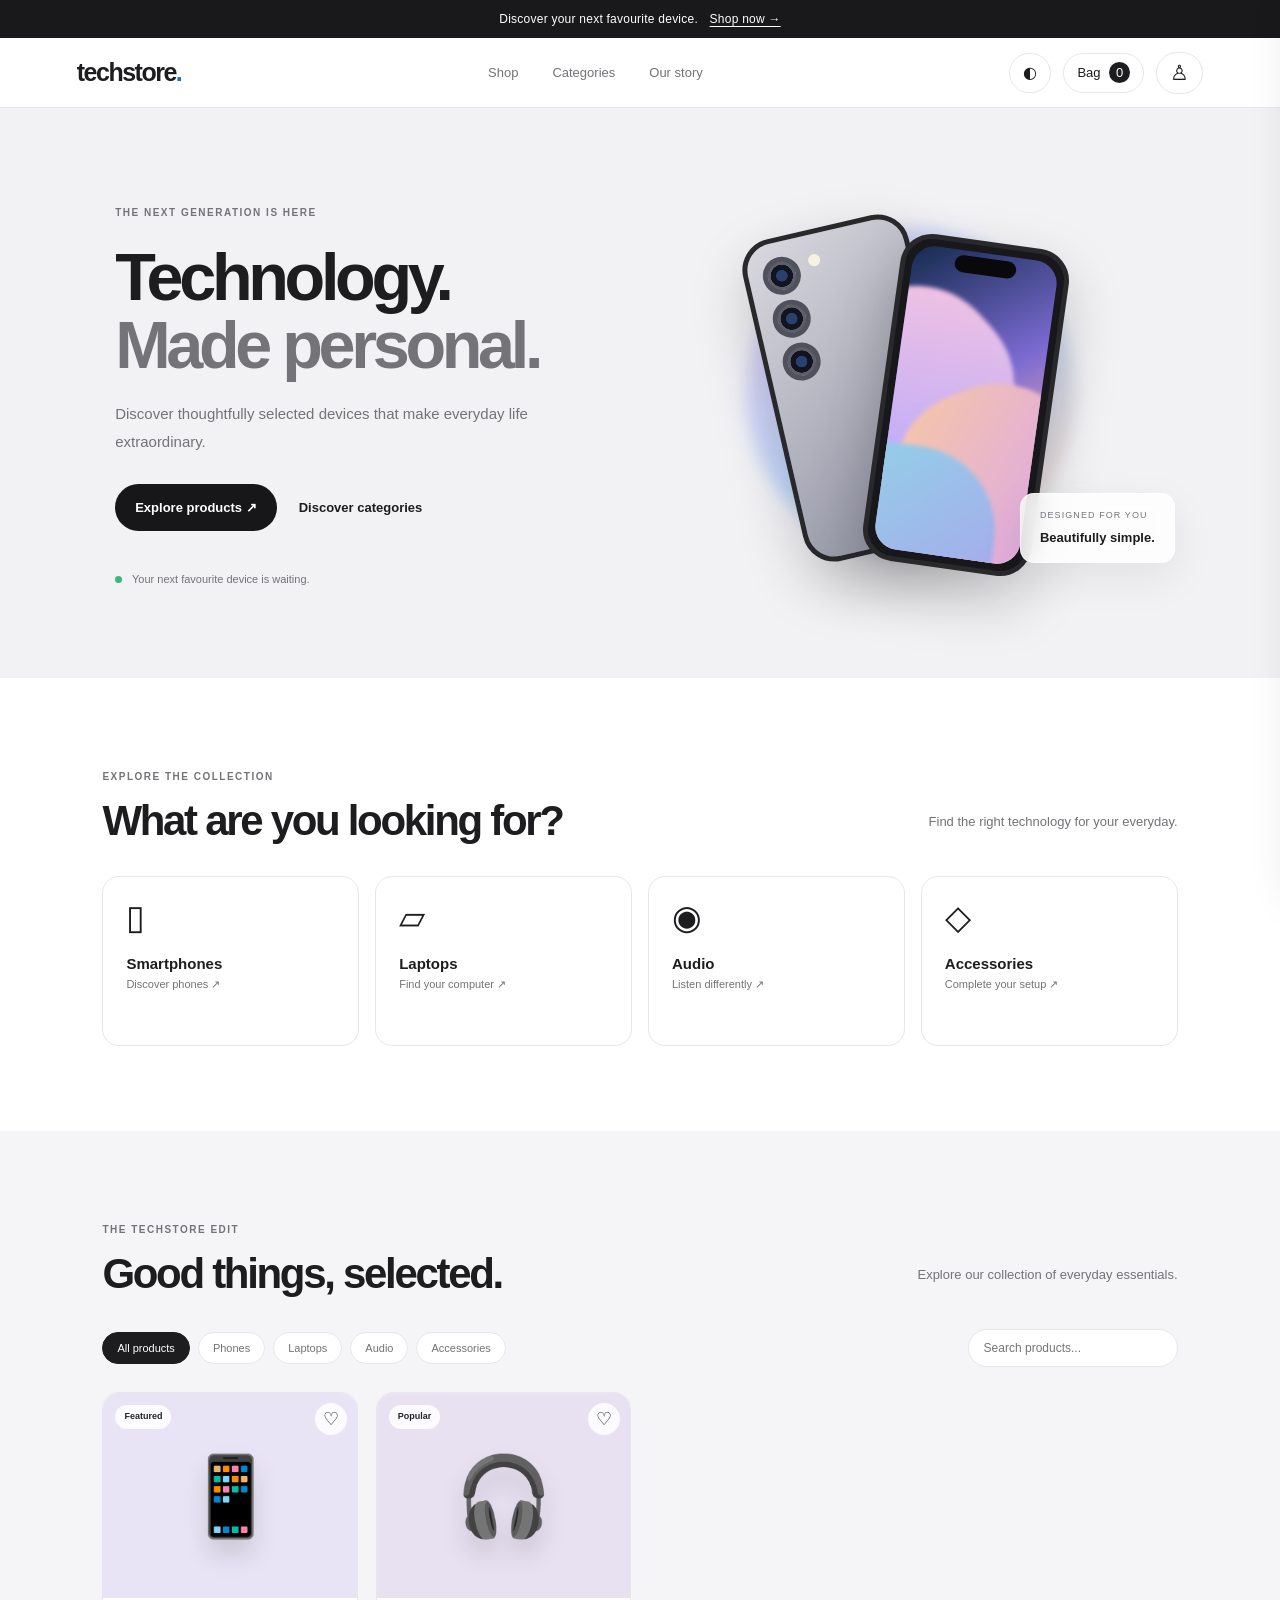
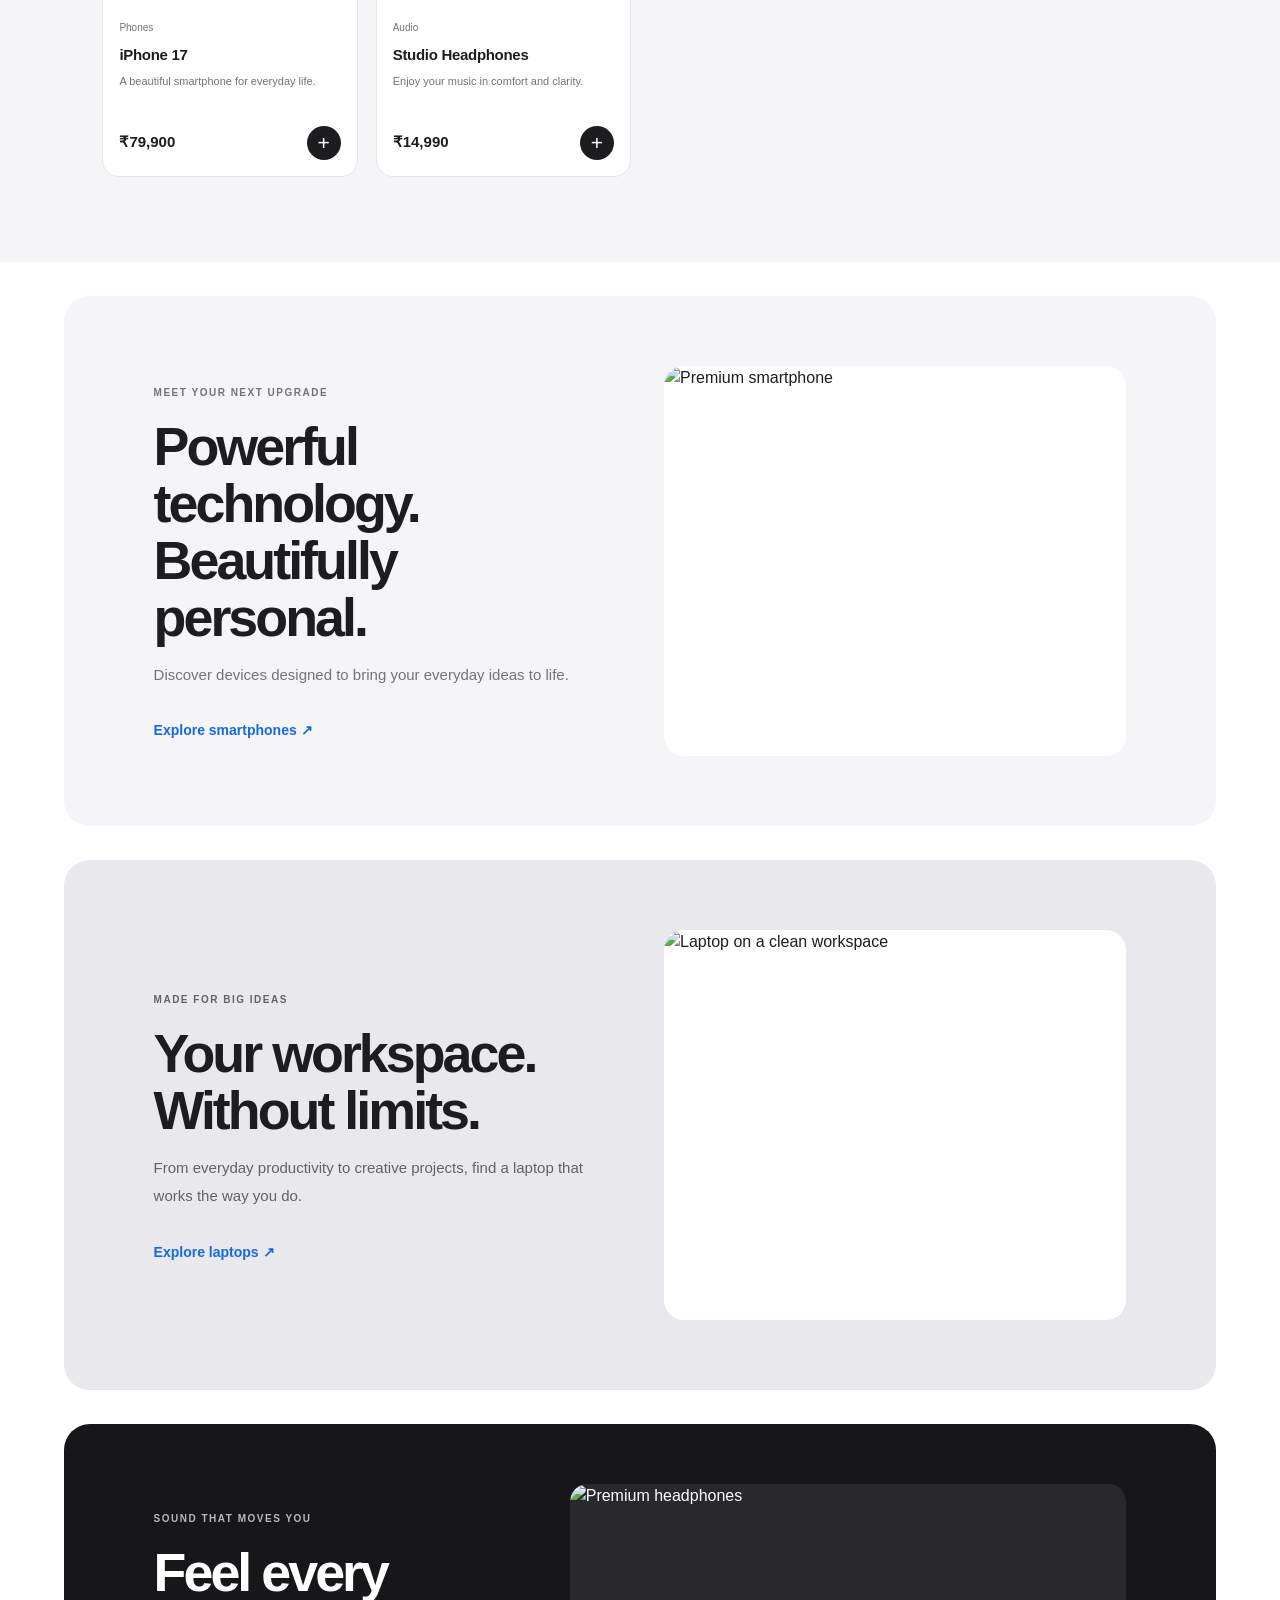
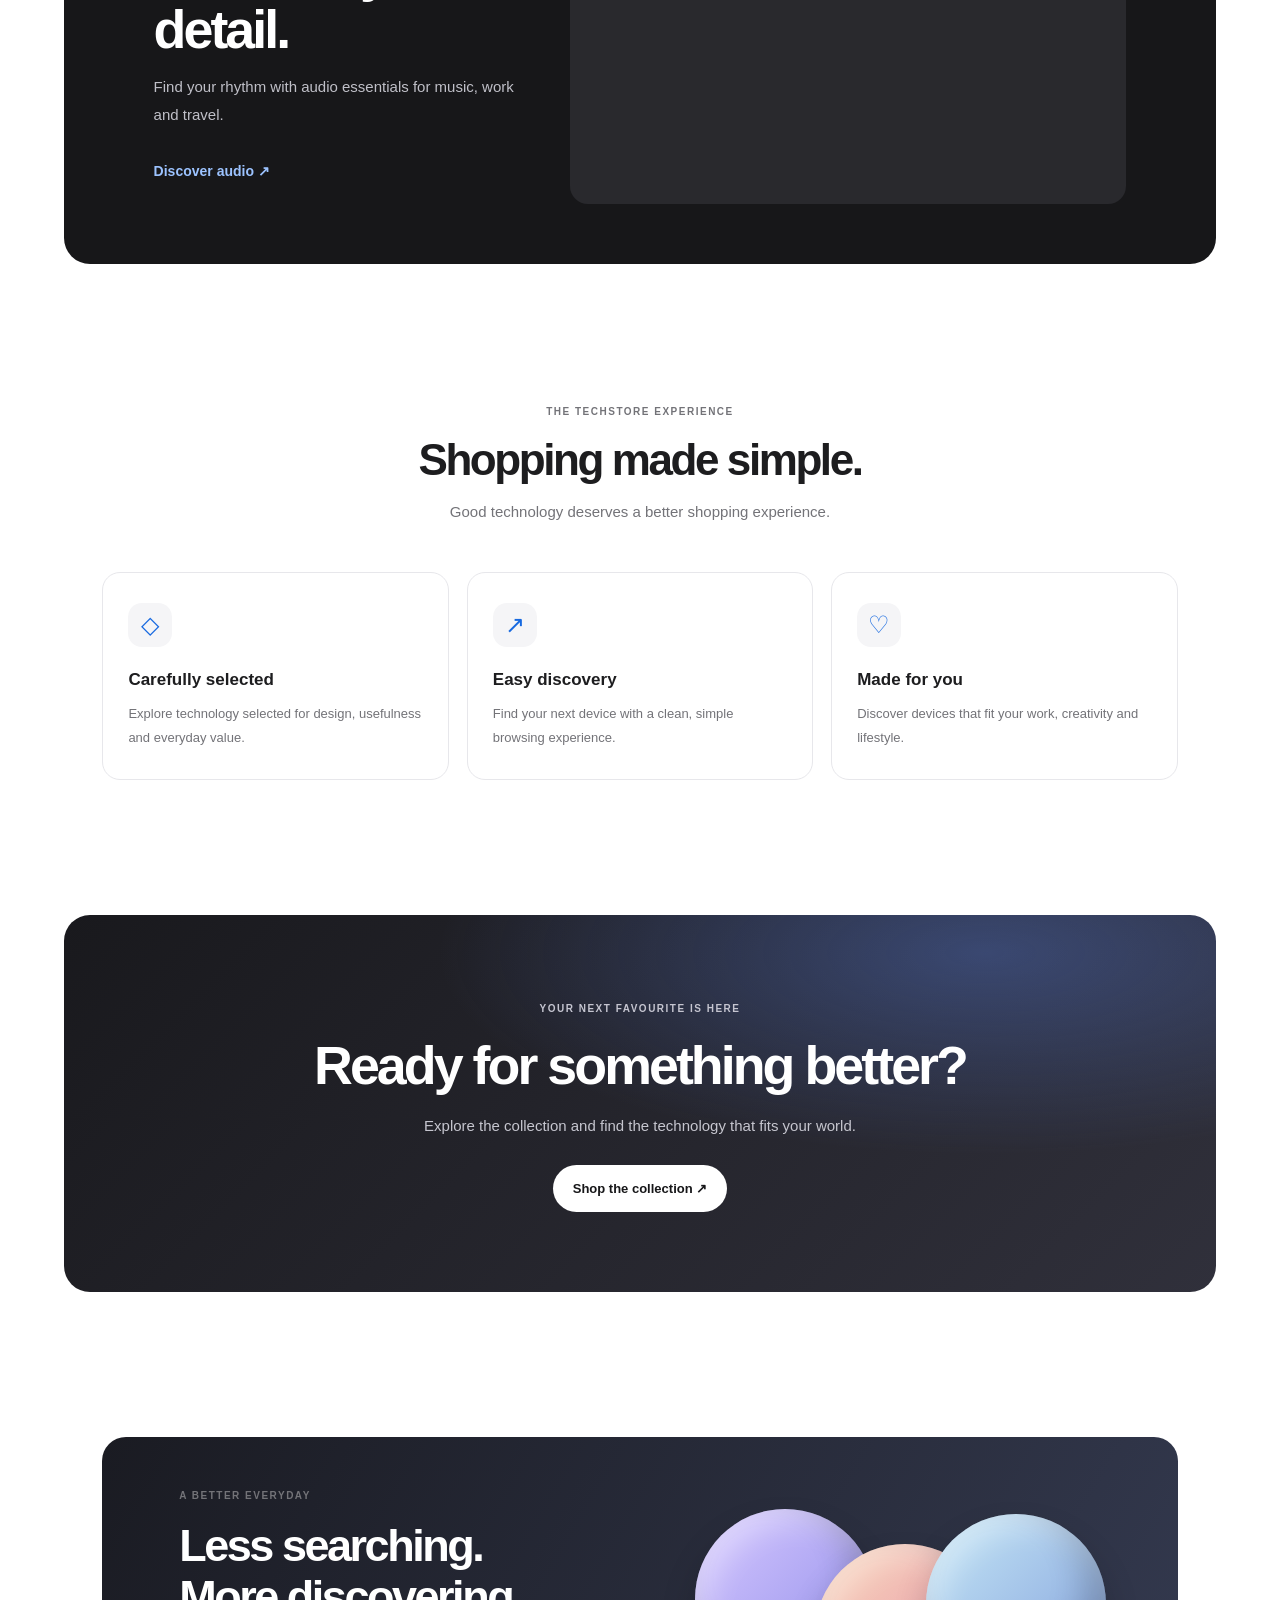
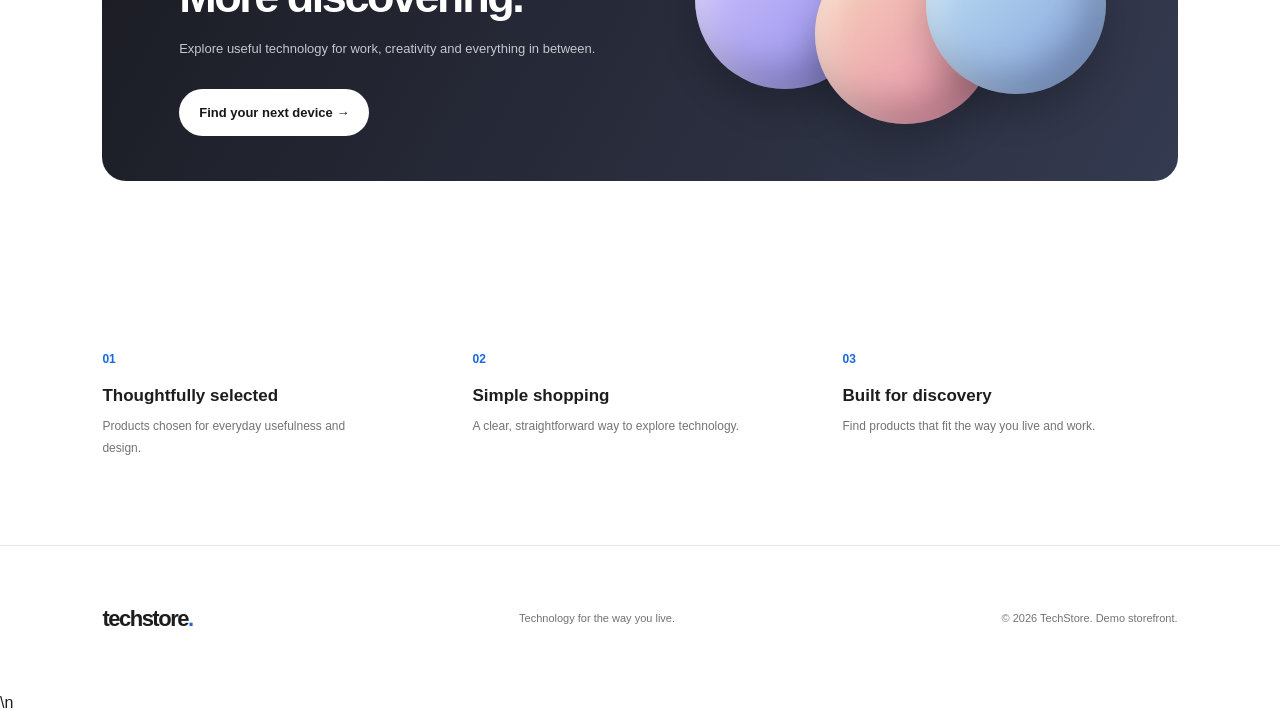
==== index.html @ 9ddb2907 "Update TechStore frontend design" ====
<!DOCTYPE html>
<html lang="en">
<head>
    <meta charset="UTF-8">
    <meta name="viewport" content="width=device-width, initial-scale=1.0">
    <meta name="description" content="Discover premium smartphones, laptops, audio and accessories at TechStore.">
    <title>TechStore — Technology, beautifully selected.</title>
    <link rel="stylesheet" href="css/style.css">
    <script src="js/api.js" defer></script>
    <script src="js/app.js" defer></script>

<style id="account-menu-design">
.account-menu-wrap {
    position: relative !important;
    display: inline-flex !important;
    align-items: center !important;
    flex-shrink: 0;
}

#accountMenuButton {
    display: inline-flex;
    align-items: center;
    justify-content: center;
    cursor: pointer;
}

#accountDropdown {
    position: absolute !important;
    top: calc(100% + 12px) !important;
    right: 0 !important;
    left: auto !important;
    z-index: 10000 !important;
    width: 210px;
    padding: 8px;
    display: flex;
    flex-direction: column;
    gap: 3px;
    background: #ffffff;
    color: #222222;
    border: 1px solid #e8e8e8;
    border-radius: 12px;
    box-shadow: 0 12px 32px rgba(0,0,0,0.14);
}

#accountDropdown[hidden] {
    display: none !important;
}

#accountDropdown a,
#accountDropdown button {
    display: flex;
    align-items: center;
    width: 100%;
    min-height: 42px;
    box-sizing: border-box;
    padding: 10px 12px;
    border: 0;
    border-radius: 8px;
    background: transparent;
    color: #222222;
    font-family: inherit;
    font-size: 14px;
    font-weight: 500;
    text-align: left;
    text-decoration: none;
    cursor: pointer;
}

#accountDropdown a:hover,
#accountDropdown button:hover {
    background: #f3f4f6;
}

#accountDropdown button {
    color: #c0392b;
}

#accountDropdown button:disabled {
    opacity: .6;
    cursor: wait;
}
</style>

</head>
<body>
    <div class="announcement">
        Discover your next favourite device.
        <a href="#products">Shop now →</a>
    </div>

    <header class="header">
        <a class="logo" href="#" aria-label="TechStore home">techstore<span>.</span></a>

        <nav class="desktop-nav" aria-label="Main navigation">
            <a href="#products">Shop</a>
            <a href="#categories">Categories</a>
            <a href="#about">Our story</a>
        </nav>

        <div class="header-actions">
            <button id="themeToggle" class="icon-button" aria-label="Toggle theme">◐</button>
            <button id="cartOpen" class="cart-button" aria-label="Open shopping cart">
                Bag <span id="cartCount">0</span>
            </button>
            <div class="account-menu-wrap" id="accountMenuWrap">
                <button type="button" id="accountMenuButton"
                        class="icon-button" aria-label="Account menu"
                        aria-expanded="false" title="My Account">
                    <span style="font-size:21px;">♙</span>
                </button>
                <div id="accountDropdown" class="account-dropdown" hidden>
                    <a href="/account.html" id="accountLink">Sign In / Register</a>
                    <a href="/my-orders.html" id="ordersLink" hidden>My Orders</a>
                    <button type="button" id="accountLogout" hidden>Sign Out</button>
                </div>
            </div>
            <button id="menuToggle" class="icon-button menu-toggle" aria-label="Toggle menu">☰</button>
        </div>
    </header>

    <nav id="mobileNav" class="mobile-nav" aria-label="Mobile navigation">
        <a href="#products">Shop products</a>
        <a href="#categories">Categories</a>
        <a href="#about">Our story</a>
    </nav>

    <main>
        <section class="hero">
            <div class="hero-copy">
                <span class="eyebrow">THE NEXT GENERATION IS HERE</span>
                <h1>Technology.<br><span>Made personal.</span></h1>
                <p>Discover thoughtfully selected devices that make everyday life extraordinary.</p>
                <div class="hero-actions">
                    <a href="#products" class="button button-dark">Explore products ↗</a>
                    <a href="#categories" class="text-link">Discover categories</a>
                </div>
                <div class="hero-note">
                    <span class="status-dot"></span>
                    Your next favourite device is waiting.
                </div>
            </div>

            <div class="hero-visual" aria-label="Featured smartphone illustration">
                <div class="visual-glow"></div>
                <div class="phone phone-back">
                    <div class="camera camera-one"></div>
                    <div class="camera camera-two"></div>
                    <div class="camera camera-three"></div>
                    <div class="camera-flash"></div>
                </div>
                <div class="phone phone-front">
                    <div class="phone-island"></div>
                    <div class="phone-wallpaper">
                        <div class="wallpaper-orb orb-one"></div>
                        <div class="wallpaper-orb orb-two"></div>
                        <div class="wallpaper-orb orb-three"></div>
                    </div>
                </div>
                <div class="floating-label">
                    <span>DESIGNED FOR YOU</span>
                    <strong>Beautifully simple.</strong>
                </div>
            </div>
        </section>

        <section id="categories" class="section categories-section">
            <div class="section-heading">
                <div>
                    <span class="eyebrow">EXPLORE THE COLLECTION</span>
                    <h2>What are you looking for?</h2>
                </div>
                <p>Find the right technology for your everyday.</p>
            </div>

            <div class="category-grid">
                <button class="category-card" data-category="Phones">
                    <span class="category-icon">▯</span>
                    <strong>Smartphones</strong>
                    <span>Discover phones ↗</span>
                </button>
                <button class="category-card" data-category="Laptops">
                    <span class="category-icon">▱</span>
                    <strong>Laptops</strong>
                    <span>Find your computer ↗</span>
                </button>
                <button class="category-card" data-category="Audio">
                    <span class="category-icon">◉</span>
                    <strong>Audio</strong>
                    <span>Listen differently ↗</span>
                </button>
                <button class="category-card" data-category="Accessories">
                    <span class="category-icon">◇</span>
                    <strong>Accessories</strong>
                    <span>Complete your setup ↗</span>
                </button>
            </div>
        </section>

        <section id="products" class="section products-section">
            <div class="section-heading">
                <div>
                    <span class="eyebrow">THE TECHSTORE EDIT</span>
                    <h2>Good things, selected.</h2>
                </div>
                <p>Explore our collection of everyday essentials.</p>
            </div>

            <div class="product-controls">
                <div id="filterButtons" class="filter-buttons">
                    <button class="filter-button active" data-category="All">All products</button>
                    <button class="filter-button" data-category="Phones">Phones</button>
                    <button class="filter-button" data-category="Laptops">Laptops</button>
                    <button class="filter-button" data-category="Audio">Audio</button>
                    <button class="filter-button" data-category="Accessories">Accessories</button>
                </div>
                <input id="searchInput" class="search-input" type="search"
                       placeholder="Search products..." aria-label="Search products">
            </div>

            <div id="productGrid" class="product-grid" aria-live="polite"></div>
            <p id="emptyMessage" class="empty-message" hidden>No products found. Try another search.</p>
        </section>


        <!-- TECHSTORE PREMIUM SCROLLING SECTIONS -->
        <div id="techstore-premium-sections">

            <section class="premium-showcase premium-phone reveal-section">
                <div class="premium-showcase-copy">
                    <span class="eyebrow">MEET YOUR NEXT UPGRADE</span>
                    <h2>Powerful technology.<br>Beautifully personal.</h2>
                    <p>Discover devices designed to bring your everyday ideas to life.</p>
                    <a href="#products" class="premium-link">Explore smartphones ↗</a>
                </div>
                <div class="premium-image-wrap">
                    <img
                        src="https://images.unsplash.com/photo-1592899677977-9c10ca588bbd?auto=format&fit=crop&w=1000&q=85"
                        alt="Premium smartphone"
                        loading="lazy">
                </div>
            </section>

            <section class="premium-showcase premium-laptop reveal-section">
                <div class="premium-showcase-copy">
                    <span class="eyebrow">MADE FOR BIG IDEAS</span>
                    <h2>Your workspace.<br>Without limits.</h2>
                    <p>From everyday productivity to creative projects, find a laptop that works the way you do.</p>
                    <a href="#products" class="premium-link">Explore laptops ↗</a>
                </div>
                <div class="premium-image-wrap">
                    <img
                        src="https://images.unsplash.com/photo-1517336714731-489689fd1ca8?auto=format&fit=crop&w=1200&q=85"
                        alt="Laptop on a clean workspace"
                        loading="lazy">
                </div>
            </section>

            <section class="premium-audio reveal-section">
                <div class="premium-audio-copy">
                    <span class="eyebrow">SOUND THAT MOVES YOU</span>
                    <h2>Feel every detail.</h2>
                    <p>Find your rhythm with audio essentials for music, work and travel.</p>
                    <a href="#products" class="premium-link">Discover audio ↗</a>
                </div>
                <div class="premium-audio-image">
                    <img
                        src="https://images.unsplash.com/photo-1505740420928-5e560c06d30e?auto=format&fit=crop&w=1200&q=85"
                        alt="Premium headphones"
                        loading="lazy">
                </div>
            </section>

            <section class="premium-benefits reveal-section">
                <div class="premium-benefits-heading">
                    <span class="eyebrow">THE TECHSTORE EXPERIENCE</span>
                    <h2>Shopping made simple.</h2>
                    <p>Good technology deserves a better shopping experience.</p>
                </div>

                <div class="premium-benefits-grid">
                    <article class="premium-benefit-card">
                        <span class="premium-benefit-icon">◇</span>
                        <h3>Carefully selected</h3>
                        <p>Explore technology selected for design, usefulness and everyday value.</p>
                    </article>

                    <article class="premium-benefit-card">
                        <span class="premium-benefit-icon">↗</span>
                        <h3>Easy discovery</h3>
                        <p>Find your next device with a clean, simple browsing experience.</p>
                    </article>

                    <article class="premium-benefit-card">
                        <span class="premium-benefit-icon">♡</span>
                        <h3>Made for you</h3>
                        <p>Discover devices that fit your work, creativity and lifestyle.</p>
                    </article>
                </div>
            </section>

            <section class="premium-cta reveal-section">
                <span class="eyebrow">YOUR NEXT FAVOURITE IS HERE</span>
                <h2>Ready for something better?</h2>
                <p>Explore the collection and find the technology that fits your world.</p>
                <a href="#products" class="button button-light">Shop the collection ↗</a>
            </section>

        </div>

        <section class="promo-section">
            <div class="promo-copy">
                <span class="eyebrow">A BETTER EVERYDAY</span>
                <h2>Less searching.<br>More discovering.</h2>
                <p>Explore useful technology for work, creativity and everything in between.</p>
                <a href="#products" class="button button-light">Find your next device →</a>
            </div>
            <div class="promo-art" aria-hidden="true">
                <div class="promo-disc disc-one"></div>
                <div class="promo-disc disc-two"></div>
                <div class="promo-disc disc-three"></div>
            </div>
        </section>

        <section id="about" class="section benefits-section">
            <div class="benefit">
                <span>01</span>
                <h3>Thoughtfully selected</h3>
                <p>Products chosen for everyday usefulness and design.</p>
            </div>
            <div class="benefit">
                <span>02</span>
                <h3>Simple shopping</h3>
                <p>A clear, straightforward way to explore technology.</p>
            </div>
            <div class="benefit">
                <span>03</span>
                <h3>Built for discovery</h3>
                <p>Find products that fit the way you live and work.</p>
            </div>
        </section>
    </main>

    <footer class="footer">
        <a class="logo footer-logo" href="#">techstore<span>.</span></a>
        <p>Technology for the way you live.</p>
        <span>© <span id="currentYear"></span> TechStore. Demo storefront.</span>
    </footer>

    <div id="cartBackdrop" class="cart-backdrop"></div>
    <aside id="cartDrawer" class="cart-drawer" aria-label="Shopping cart" aria-hidden="true">
        <div class="cart-header">
            <div>
                <span class="eyebrow">YOUR SELECTION</span>
                <h2>Your bag <span id="drawerCount">(0)</span></h2>
            </div>
            <button id="cartClose" class="icon-button" aria-label="Close shopping cart">✕</button>
        </div>

        <div id="cartItems" class="cart-items"></div>

        <div id="cartEmpty" class="cart-empty">
            <div class="empty-bag">◇</div>
            <h3>Your bag is waiting.</h3>
            <p>Add something you love to get started.</p>
            <button id="continueShopping" class="button button-dark">Explore products</button>
        </div>

        <div id="cartFooter" class="cart-footer" hidden>
            <div class="subtotal-row">
                <span>Subtotal</span>
                <strong id="cartSubtotal">₹0</strong>
            </div>
            <p>Demo only. Shipping and taxes are not included.</p>
            <button id="checkoutButton" class="button button-dark checkout-button">Continue to checkout</button>
        </div>
    </aside>

    <div id="toast" class="toast" role="status" aria-live="polite"></div>

    <script>
    (() => {
        const sections = document.querySelectorAll(
            "#techstore-premium-sections .reveal-section"
        );

        if (!("IntersectionObserver" in window)) {
            sections.forEach(section => section.classList.add("is-visible"));
            return;
        }

        const observer = new IntersectionObserver(entries => {
            entries.forEach(entry => {
                if (entry.isIntersecting) {
                    entry.target.classList.add("is-visible");
                    observer.unobserve(entry.target);
                }
            });
        }, { threshold: 0.12 });

        sections.forEach(section => observer.observe(section));
    })();
    </script>


<script>
(function () {
    const button = document.getElementById("accountMenuButton");
    const dropdown = document.getElementById("accountDropdown");
    const accountLink = document.getElementById("accountLink");
    const ordersLink = document.getElementById("ordersLink");
    const logoutButton = document.getElementById("accountLogout");

    if (!button || !dropdown) return;

    button.addEventListener("click", function (event) {
        event.stopPropagation();
        dropdown.hidden = !dropdown.hidden;
        button.setAttribute("aria-expanded", String(!dropdown.hidden));
    });

    document.addEventListener("click", function (event) {
        if (!event.target.closest("#accountMenuWrap")) {
            dropdown.hidden = true;
            button.setAttribute("aria-expanded", "false");
        }
    });

    fetch("/api/auth/me", { credentials: "same-origin" })
        .then(response => response.ok ? response.json() : null)
        .then(data => {
            if (data && data.user) {
                accountLink.textContent = "My Account";
                ordersLink.hidden = false;
                logoutButton.hidden = false;
            } else {
                accountLink.textContent = "Sign In / Register";
                ordersLink.hidden = true;
                logoutButton.hidden = true;
            }
        })
        .catch(error => console.error("Account status check failed:", error));

    logoutButton.addEventListener("click", async function () {
        logoutButton.disabled = true;
        try {
            const response = await fetch("/api/auth/logout", {
                method: "POST",
                credentials: "same-origin",
                headers: { "Content-Type": "application/json" },
                body: JSON.stringify({})
            });
            if (!response.ok) throw new Error("Sign out failed.");
            window.location.href = "/";
        } catch (error) {
            alert(error.message);
            logoutButton.disabled = false;
        }
    });
})();
</script>
\n</body>
</html>
---- css/style.css ----
:root {
    --bg: #ffffff;
    --surface: #f5f5f7;
    --card: #ffffff;
    --text: #1d1d1f;
    --muted: #737378;
    --line: #e7e7eb;
    --accent: #1769e0;
    --hero: #f2f2f5;
    --dark: #171719;
    --shadow: 0 15px 45px rgba(0, 0, 0, .07);
}

html[data-theme="dark"] {
    --bg: #121214;
    --surface: #1d1d20;
    --card: #202023;
    --text: #f5f5f7;
    --muted: #b0b0b8;
    --line: #37373b;
    --accent: #78aaff;
    --hero: #1a1a1e;
    --dark: #f5f5f7;
    --shadow: 0 15px 45px rgba(0, 0, 0, .25);
}

* {
    box-sizing: border-box;
}

html {
    scroll-behavior: smooth;
    scroll-padding-top: 90px;
}

body {
    margin: 0;
    background: var(--bg);
    color: var(--text);
    font-family: -apple-system, BlinkMacSystemFont, "Segoe UI", sans-serif;
    line-height: 1.5;
    transition: background .2s, color .2s;
}

body, button, input {
    font-family: -apple-system, BlinkMacSystemFont, "Segoe UI", sans-serif;
}

button, input {
    font-size: inherit;
}

button, a {
    -webkit-tap-highlight-color: transparent;
}

a {
    color: inherit;
    text-decoration: none;
}

button {
    color: inherit;
}

.announcement {
    padding: 10px 16px;
    text-align: center;
    background: #19191b;
    color: #fff;
    font-size: 12px;
    letter-spacing: .02em;
}

.announcement a {
    margin-left: 8px;
    text-decoration: underline;
    text-underline-offset: 3px;
}

.header {
    height: 70px;
    padding: 0 6%;
    display: flex;
    align-items: center;
    justify-content: space-between;
    gap: 25px;
    border-bottom: 1px solid var(--line);
    background: var(--bg);
    position: sticky;
    top: 0;
    z-index: 10;
}

.logo {
    font-size: 25px;
    font-weight: 750;
    letter-spacing: -1.5px;
}

.logo span {
    color: var(--accent);
}

.desktop-nav {
    display: flex;
    align-items: center;
    gap: 34px;
    font-size: 13px;
    color: var(--muted);
}

.desktop-nav a:hover,
.mobile-nav a:hover {
    color: var(--accent);
}

.header-actions {
    display: flex;
    align-items: center;
    gap: 12px;
}

.icon-button,
.cart-button {
    min-height: 40px;
    border: 1px solid var(--line);
    border-radius: 22px;
    background: var(--card);
    padding: 8px 13px;
    cursor: pointer;
}

.icon-button {
    min-width: 40px;
}

.cart-button {
    font-size: 13px;
}

.cart-button span {
    display: inline-grid;
    place-items: center;
    margin-left: 5px;
    min-width: 21px;
    height: 21px;
    border-radius: 50%;
    background: var(--text);
    color: var(--bg);
}

.menu-toggle,
.mobile-nav {
    display: none;
}

.hero {
    min-height: 570px;
    padding: 65px 9%;
    display: grid;
    grid-template-columns: 1fr 1fr;
    align-items: center;
    gap: 35px;
    background: var(--hero);
    overflow: hidden;
}

.hero-copy {
    max-width: 550px;
    position: relative;
    z-index: 1;
}

.eyebrow {
    display: inline-block;
    color: var(--muted);
    font-size: 10px;
    font-weight: 750;
    letter-spacing: .15em;
}

.hero h1 {
    margin: 20px 0;
    font-size: clamp(42px, 5.2vw, 70px);
    line-height: 1.03;
    letter-spacing: -.065em;
    font-weight: 750;
}

.hero h1 span {
    color: var(--muted);
}

.hero-copy > p,
.promo-copy > p {
    max-width: 430px;
    color: var(--muted);
    font-size: 15px;
    line-height: 1.9;
}

.hero-actions {
    display: flex;
    align-items: center;
    flex-wrap: wrap;
    gap: 22px;
    margin-top: 27px;
}

.button {
    min-height: 47px;
    padding: 13px 20px;
    display: inline-flex;
    align-items: center;
    justify-content: center;
    gap: 8px;
    border: 0;
    border-radius: 30px;
    font-size: 13px;
    font-weight: 650;
    cursor: pointer;
    transition: transform .2s, opacity .2s;
}

.button:hover {
    transform: translateY(-2px);
}

.button-dark {
    background: #171719;
    color: #fff;
}

html[data-theme="dark"] .button-dark {
    background: #f5f5f7;
    color: #171719;
}

.button-light {
    background: #fff;
    color: #171719;
}

.text-link {
    font-size: 13px;
    font-weight: 600;
}

.text-link:hover {
    color: var(--accent);
}

.hero-note {
    margin-top: 40px;
    color: var(--muted);
    font-size: 11px;
}

.status-dot {
    display: inline-block;
    width: 7px;
    height: 7px;
    margin-right: 7px;
    border-radius: 50%;
    background: #3ab879;
}

.hero-visual {
    min-height: 400px;
    display: grid;
    place-items: center;
    position: relative;
    isolation: isolate;
}

.visual-glow {
    position: absolute;
    width: 330px;
    height: 330px;
    border-radius: 50%;
    background: linear-gradient(135deg, #e5c9f5, #b8d6ff 50%, #f9d9c3);
    filter: blur(8px);
    opacity: .85;
    z-index: -1;
}

.phone {
    width: 170px;
    height: 330px;
    border: 5px solid #29292c;
    border-radius: 32px;
    position: absolute;
    overflow: hidden;
    box-shadow: 0 25px 60px rgba(0, 0, 0, .22);
}

.phone-back {
    background: linear-gradient(145deg, #d9d8df, #8b8d9e);
    transform: translate(-55px, -5px) rotate(-13deg);
}

.phone-front {
    background: #17171c;
    transform: translate(55px, 12px) rotate(8deg);
    padding: 7px;
}

.camera {
    width: 38px;
    height: 38px;
    border: 5px solid #50515d;
    border-radius: 50%;
    background: radial-gradient(circle, #2a416d 0 28%, #121521 30% 55%, #5c5e68 57%);
    position: absolute;
    left: 14px;
}

.camera-one {
    top: 15px;
}

.camera-two {
    top: 59px;
}

.camera-three {
    top: 103px;
}

.camera-flash {
    width: 12px;
    height: 12px;
    background: #f5f3df;
    border-radius: 50%;
    position: absolute;
    top: 20px;
    left: 62px;
}

.phone-wallpaper {
    height: 100%;
    border-radius: 23px;
    overflow: hidden;
    background: linear-gradient(145deg, #142b4e, #7a6ad1 45%, #e4a3b8 75%, #f2c4a7);
    position: relative;
}

.phone-island {
    position: absolute;
    z-index: 2;
    top: 12px;
    left: 50%;
    transform: translateX(-50%);
    width: 62px;
    height: 17px;
    border-radius: 12px;
    background: #09090b;
}

.wallpaper-orb {
    position: absolute;
    width: 190px;
    height: 190px;
    border-radius: 45%;
    filter: blur(2px);
}

.orb-one {
    background: linear-gradient(140deg, #f7c5df, #b2a6ff);
    top: 45px;
    left: -75px;
    transform: rotate(40deg);
}

.orb-two {
    background: linear-gradient(140deg, #f8c9a3, #d7a0f3);
    top: 130px;
    left: 15px;
    transform: rotate(-30deg);
}

.orb-three {
    background: linear-gradient(140deg, #90d5e7, #aaa2ed);
    top: 200px;
    left: -70px;
}

.floating-label {
    position: absolute;
    right: -10px;
    bottom: 30px;
    padding: 15px 19px;
    border: 1px solid rgba(255,255,255,.55);
    border-radius: 14px;
    background: rgba(255,255,255,.86);
    color: #1d1d1f;
    box-shadow: var(--shadow);
    backdrop-filter: blur(10px);
}

.floating-label span,
.floating-label strong {
    display: block;
}

.floating-label span {
    margin-bottom: 5px;
    font-size: 9px;
    letter-spacing: .12em;
    color: #74747b;
}

.floating-label strong {
    font-size: 13px;
}

.section {
    padding: 85px 8%;
}

.section-heading {
    display: flex;
    align-items: end;
    justify-content: space-between;
    gap: 20px;
    margin-bottom: 32px;
}

.section-heading h2,
.promo-copy h2 {
    margin: 10px 0 0;
    font-size: clamp(29px, 3.3vw, 42px);
    letter-spacing: -.055em;
    line-height: 1.12;
}

.section-heading > p {
    max-width: 280px;
    color: var(--muted);
    font-size: 13px;
}

.category-grid {
    display: grid;
    grid-template-columns: repeat(4, minmax(0, 1fr));
    gap: 16px;
}

.category-card {
    min-height: 170px;
    padding: 23px;
    display: flex;
    flex-direction: column;
    align-items: flex-start;
    text-align: left;
    border: 1px solid var(--line);
    border-radius: 17px;
    background: var(--card);
    cursor: pointer;
    transition: transform .2s, box-shadow .2s, border-color .2s;
}

.category-card:hover {
    transform: translateY(-4px);
    box-shadow: var(--shadow);
    border-color: var(--accent);
}

.category-icon {
    margin-bottom: 21px;
    font-size: 34px;
    line-height: 1;
}

.category-card strong {
    font-size: 15px;
}

.category-card > span:last-child {
    margin-top: 6px;
    color: var(--muted);
    font-size: 11px;
}

.products-section {
    background: var(--surface);
}

.product-controls {
    margin-bottom: 25px;
    display: flex;
    justify-content: space-between;
    align-items: center;
    gap: 20px;
}

.filter-buttons {
    display: flex;
    flex-wrap: wrap;
    gap: 8px;
}

.filter-button {
    padding: 9px 14px;
    border: 1px solid var(--line);
    border-radius: 22px;
    background: var(--card);
    color: var(--muted);
    font-size: 11px;
    cursor: pointer;
}

.filter-button.active {
    border-color: var(--text);
    background: var(--text);
    color: var(--bg);
}

.search-input {
    width: 210px;
    min-width: 0;
    padding: 11px 15px;
    border: 1px solid var(--line);
    border-radius: 24px;
    outline: none;
    background: var(--card);
    color: var(--text);
    font-size: 12px;
}

.search-input:focus {
    border-color: var(--accent);
}

.product-grid {
    display: grid;
    grid-template-columns: repeat(4, minmax(0, 1fr));
    gap: 18px;
}

.product-card {
    min-width: 0;
    overflow: hidden;
    border: 1px solid var(--line);
    border-radius: 17px;
    background: var(--card);
    transition: transform .2s, box-shadow .2s;
}

.product-card:hover {
    transform: translateY(-4px);
    box-shadow: var(--shadow);
}

.product-art {
    height: 205px;
    display: grid;
    place-items: center;
    position: relative;
    overflow: hidden;
    background: var(--art-bg, #f1edf5);
}

.product-emoji {
    font-size: 78px;
    line-height: 1;
    filter: drop-shadow(0 15px 12px rgba(0,0,0,.12));
    transition: transform .2s;
}

.product-card:hover .product-emoji {
    transform: scale(1.08) rotate(-3deg);
}

.product-tag {
    position: absolute;
    top: 12px;
    left: 12px;
    padding: 5px 9px;
    border-radius: 15px;
    background: rgba(255,255,255,.85);
    color: #242428;
    font-size: 9px;
    font-weight: 700;
}

.favorite-button {
    position: absolute;
    top: 10px;
    right: 10px;
    width: 32px;
    height: 32px;
    border: 0;
    border-radius: 50%;
    background: rgba(255,255,255,.85);
    color: #222;
    font-size: 18px;
    cursor: pointer;
}

.favorite-button.selected {
    color: #e34368;
}

.product-info {
    padding: 16px;
}

.product-category {
    color: var(--muted);
    font-size: 10px;
}

.product-info h3 {
    margin: 6px 0;
    font-size: 15px;
    letter-spacing: -.02em;
}

.product-description {
    min-height: 36px;
    margin: 0;
    color: var(--muted);
    font-size: 11px;
    line-height: 1.6;
}

.product-bottom {
    margin-top: 17px;
    display: flex;
    align-items: center;
    justify-content: space-between;
    gap: 8px;
}

.product-price {
    font-size: 15px;
    font-weight: 750;
}

.add-button {
    width: 34px;
    height: 34px;
    flex: 0 0 34px;
    border: 0;
    border-radius: 50%;
    background: var(--text);
    color: var(--bg);
    font-size: 21px;
    cursor: pointer;
}

.add-button:hover {
    opacity: .75;
}

.empty-message {
    padding: 40px 0;
    text-align: center;
    color: var(--muted);
}

.promo-section {
    margin: 80px 8%;
    min-height: 300px;
    padding: 45px 6%;
    display: grid;
    grid-template-columns: 1fr 1fr;
    align-items: center;
    overflow: hidden;
    border-radius: 24px;
    background: linear-gradient(120deg, #1a1b22, #343a50);
    color: #fff;
}

.promo-copy h2 {
    margin: 15px 0;
    font-size: clamp(30px, 3.6vw, 45px);
}

.promo-copy > p {
    color: #c5c6cf;
    font-size: 13px;
}

.promo-copy .button {
    margin-top: 14px;
}

.promo-art {
    min-height: 210px;
    position: relative;
}

.promo-disc {
    position: absolute;
    width: 180px;
    height: 180px;
    border-radius: 50%;
    box-shadow: inset -18px -20px 35px rgba(0,0,0,.22),
                inset 12px 12px 30px rgba(255,255,255,.35),
                0 20px 35px rgba(0,0,0,.2);
}

.disc-one {
    top: 5px;
    left: 12%;
    background: linear-gradient(135deg, #d6c8ff, #8f8ce9);
}

.disc-two {
    top: 40px;
    left: 38%;
    background: linear-gradient(135deg, #f9d8bb, #e48ba9);
}

.disc-three {
    top: 10px;
    left: 62%;
    background: linear-gradient(135deg, #c6e8f6, #829fdc);
}

.benefits-section {
    display: grid;
    grid-template-columns: repeat(3, minmax(0, 1fr));
    gap: 35px;
    border-bottom: 1px solid var(--line);
}

.benefit > span {
    color: var(--accent);
    font-size: 12px;
    font-weight: 700;
}

.benefit h3 {
    margin: 13px 0 8px;
    font-size: 17px;
}

.benefit p {
    max-width: 280px;
    margin: 0;
    color: var(--muted);
    font-size: 12px;
    line-height: 1.8;
}

.footer {
    min-height: 145px;
    padding: 35px 8%;
    display: flex;
    align-items: center;
    justify-content: space-between;
    flex-wrap: wrap;
    gap: 15px;
}

.footer-logo {
    font-size: 22px;
}

.footer p,
.footer > span {
    color: var(--muted);
    font-size: 11px;
}

.cart-backdrop {
    position: fixed;
    inset: 0;
    z-index: 19;
    background: rgba(0,0,0,.45);
    opacity: 0;
    visibility: hidden;
    transition: opacity .25s, visibility .25s;
}

.cart-backdrop.open {
    opacity: 1;
    visibility: visible;
}

.cart-drawer {
    position: fixed;
    z-index: 20;
    top: 0;
    right: 0;
    width: min(440px, 100%);
    height: 100dvh;
    padding: 25px;
    display: flex;
    flex-direction: column;
    background: var(--bg);
    box-shadow: -10px 0 40px rgba(0,0,0,.12);
    transform: translateX(105%);
    transition: transform .3s ease;
}

.cart-drawer.open {
    transform: translateX(0);
}

.cart-header {
    display: flex;
    align-items: center;
    justify-content: space-between;
    padding-bottom: 20px;
    border-bottom: 1px solid var(--line);
}

.cart-header h2 {
    margin: 5px 0 0;
    font-size: 26px;
    letter-spacing: -.04em;
}

.cart-header h2 span {
    color: var(--muted);
    font-size: 14px;
}

.cart-items {
    flex: 1;
    overflow-y: auto;
}

.cart-row {
    padding: 17px 0;
    display: grid;
    grid-template-columns: 65px 1fr auto;
    gap: 13px;
    align-items: center;
    border-bottom: 1px solid var(--line);
}

.cart-product-art {
    height: 65px;
    display: grid;
    place-items: center;
    border-radius: 10px;
    background: var(--surface);
    font-size: 29px;
}

.cart-product-name {
    margin: 0 0 5px;
    font-size: 13px;
    font-weight: 650;
}

.cart-product-price {
    color: var(--muted);
    font-size: 11px;
}

.quantity-control {
    margin-top: 9px;
    display: inline-flex;
    align-items: center;
    gap: 10px;
}

.quantity-control button {
    width: 25px;
    height: 25px;
    border: 1px solid var(--line);
    border-radius: 50%;
    background: var(--card);
    cursor: pointer;
}

.cart-line-total {
    text-align: right;
    font-size: 12px;
    font-weight: 700;
}

.remove-button {
    margin-top: 8px;
    padding: 0;
    border: 0;
    background: transparent;
    color: var(--muted);
    font-size: 10px;
    cursor: pointer;
    text-decoration: underline;
}

.cart-empty {
    flex: 1;
    display: flex;
    flex-direction: column;
    align-items: center;
    justify-content: center;
    text-align: center;
}

.empty-bag {
    font-size: 55px;
    color: var(--muted);
}

.cart-empty h3 {
    margin: 12px 0 4px;
}

.cart-empty p {
    margin: 0 0 20px;
    color: var(--muted);
    font-size: 12px;
}

.cart-footer {
    padding-top: 20px;
    border-top: 1px solid var(--line);
}

.subtotal-row {
    display: flex;
    justify-content: space-between;
    align-items: center;
    font-size: 14px;
}

.subtotal-row strong {
    font-size: 20px;
}

.cart-footer > p {
    color: var(--muted);
    font-size: 10px;
}

.checkout-button {
    width: 100%;
}

.toast {
    position: fixed;
    z-index: 30;
    bottom: 25px;
    left: 50%;
    max-width: calc(100% - 30px);
    padding: 13px 20px;
    border-radius: 30px;
    background: #202023;
    color: #fff;
    font-size: 12px;
    box-shadow: var(--shadow);
    opacity: 0;
    pointer-events: none;
    transform: translate(-50%, 15px);
    transition: opacity .2s, transform .2s;
}

.toast.show {
    opacity: 1;
    transform: translate(-50%, 0);
}

[hidden] {
    display: none !important;
}

@media (min-width: 1500px) {
    .hero {
        padding-left: max(9%, calc((100% - 1250px) / 2));
        padding-right: max(9%, calc((100% - 1250px) / 2));
    }

    .section {
        padding-left: max(8%, calc((100% - 1300px) / 2));
        padding-right: max(8%, calc((100% - 1300px) / 2));
    }
}

@media (max-width: 1050px) {
    .hero {
        padding-left: 6%;
        padding-right: 6%;
    }

    .section {
        padding: 70px 5%;
    }

    .category-grid,
    .product-grid {
        grid-template-columns: repeat(2, minmax(0, 1fr));
    }

    .product-art {
        height: 220px;
    }

    .promo-section {
        margin: 60px 5%;
    }

    .floating-label {
        right: -5px;
    }
}

@media (max-width: 700px) {
    .announcement {
        font-size: 10px;
    }

    .header {
        height: 62px;
        padding: 0 5%;
    }

    .logo {
        font-size: 23px;
    }

    .desktop-nav {
        display: none;
    }

    .menu-toggle {
        display: inline-block;
    }

    .mobile-nav {
        padding: 10px 5% 16px;
        background: var(--bg);
        border-bottom: 1px solid var(--line);
    }

    .mobile-nav.open {
        display: grid;
        gap: 12px;
    }

    .mobile-nav a {
        padding: 8px 0;
        color: var(--muted);
        font-size: 13px;
    }

    .header-actions {
        gap: 6px;
    }

    .icon-button,
    .cart-button {
        min-height: 36px;
        padding: 7px 10px;
    }

    .icon-button {
        min-width: 36px;
    }

    .hero {
        padding: 50px 6% 35px;
        grid-template-columns: 1fr;
        gap: 10px;
    }

    .hero h1 {
        font-size: clamp(43px, 12vw, 62px);
    }

    .hero-copy > p {
        font-size: 13px;
    }

    .hero-note {
        margin-top: 23px;
    }

    .hero-visual {
        min-height: 360px;
        margin-top: 5px;
    }

    .visual-glow {
        width: 270px;
        height: 270px;
    }

    .phone {
        transform-origin: center;
        scale: .9;
    }

    .phone-back {
        transform: translate(-43px, -5px) rotate(-13deg);
    }

    .phone-front {
        transform: translate(43px, 12px) rotate(8deg);
    }

    .floating-label {
        right: 0;
        bottom: 5px;
    }

    .section {
        padding: 55px 5%;
    }

    .section-heading {
        display: block;
        margin-bottom: 24px;
    }

    .section-heading > p {
        margin-bottom: 0;
    }

    .category-grid {
        gap: 10px;
    }

    .category-card {
        min-height: 145px;
        padding: 16px;
    }

    .category-icon {
        margin-bottom: 16px;
        font-size: 29px;
    }

    .category-card strong {
        font-size: 13px;
    }

    .category-card > span:last-child {
        font-size: 10px;
    }

    .product-controls {
        align-items: stretch;
        flex-direction: column;
        gap: 13px;
    }

    .filter-buttons {
        gap: 7px;
    }

    .filter-button {
        padding: 8px 11px;
    }

    .search-input {
        width: 100%;
    }

    .product-grid {
        gap: 10px;
    }

    .product-art {
        height: 155px;
    }

    .product-emoji {
        font-size: 58px;
    }

    .product-info {
        padding: 12px;
    }

    .product-info h3 {
        font-size: 13px;
    }

    .product-description {
        min-height: 52px;
        font-size: 10px;
    }

    .product-price {
        font-size: 13px;
    }

    .product-bottom {
        margin-top: 12px;
    }

    .promo-section {
        margin: 30px 4%;
        padding: 32px 7%;
        grid-template-columns: 1fr;
        gap: 0;
    }

    .promo-art {
        min-height: 190px;
        margin-top: 15px;
    }

    .promo-disc {
        width: 130px;
        height: 130px;
    }

    .disc-one {
        left: 3%;
    }

    .disc-two {
        left: 31%;
    }

    .disc-three {
        left: 58%;
    }

    .benefits-section {
        grid-template-columns: 1fr;
        gap: 27px;
    }

    .benefit h3 {
        margin-top: 8px;
    }

    .footer {
        padding: 30px 6%;
        align-items: flex-start;
        flex-direction: column;
        gap: 7px;
    }

    .footer p {
        margin: 0;
    }

    .cart-drawer {
        padding: 20px;
    }
}

@media (prefers-reduced-motion: reduce) {
    *,
    *::before,
    *::after {
        scroll-behavior: auto !important;
        transition-duration: .01ms !important;
        animation-duration: .01ms !important;
    }
}



/* TECHSTORE PREMIUM DESIGN */
#techstore-premium-sections {
    overflow: hidden;
}

.premium-showcase {
    min-height: 530px;
    margin: 34px 5%;
    padding: 55px 7%;
    display: grid;
    grid-template-columns: 1fr 1fr;
    align-items: center;
    gap: 48px;
    overflow: hidden;
    border-radius: 26px;
    background: var(--surface);
    color: var(--text);
}

.premium-showcase-copy {
    max-width: 500px;
}

.premium-showcase h2,
.premium-audio h2,
.premium-benefits-heading h2,
.premium-cta h2 {
    margin: 15px 0;
    font-size: clamp(32px, 4.2vw, 56px);
    line-height: 1.06;
    letter-spacing: -.055em;
}

.premium-showcase-copy p,
.premium-audio-copy p,
.premium-benefits-heading p,
.premium-cta p {
    color: var(--muted);
    font-size: 15px;
    line-height: 1.9;
}

.premium-link {
    display: inline-block;
    margin-top: 16px;
    color: var(--accent);
    font-size: 14px;
    font-weight: 650;
}

.premium-link:hover {
    text-decoration: underline;
    text-underline-offset: 5px;
}

.premium-image-wrap {
    height: 390px;
    overflow: hidden;
    border-radius: 20px;
    background: var(--card);
}

.premium-image-wrap img,
.premium-audio-image img {
    width: 100%;
    height: 100%;
    display: block;
    object-fit: cover;
    transition: transform .7s ease;
}

.premium-showcase:hover .premium-image-wrap img,
.premium-audio:hover .premium-audio-image img {
    transform: scale(1.045);
}

.premium-phone .premium-image-wrap img {
    object-position: center;
}

.premium-laptop {
    background: #e8e8ed;
    color: #1d1d1f;
}

.premium-laptop .eyebrow,
.premium-laptop p {
    color: #626269;
}

.premium-laptop .premium-image-wrap {
    background: #fff;
}

html[data-theme="dark"] .premium-laptop {
    background: #29292e;
    color: #f5f5f7;
}

html[data-theme="dark"] .premium-laptop .eyebrow,
html[data-theme="dark"] .premium-laptop p {
    color: #b9b9c2;
}

.premium-audio {
    margin: 34px 5%;
    min-height: 440px;
    padding: 55px 7%;
    display: grid;
    grid-template-columns: .8fr 1.2fr;
    align-items: center;
    gap: 45px;
    border-radius: 26px;
    background: #171719;
    color: #fff;
    overflow: hidden;
}

.premium-audio-copy {
    position: relative;
    z-index: 1;
}

.premium-audio-copy .eyebrow {
    color: #b7b7c0;
}

.premium-audio-copy p {
    color: #c0c0c8;
}

.premium-audio .premium-link {
    color: #9cc3ff;
}

.premium-audio-image {
    height: 320px;
    overflow: hidden;
    border-radius: 18px;
    background: #29292d;
}

.premium-benefits {
    padding: 100px 8%;
    background: var(--bg);
}

.premium-benefits-heading {
    max-width: 600px;
    margin: 0 auto 45px;
    text-align: center;
}

.premium-benefits-heading h2 {
    font-size: clamp(30px, 3.5vw, 44px);
}

.premium-benefits-grid {
    display: grid;
    grid-template-columns: repeat(3, minmax(0, 1fr));
    gap: 18px;
}

.premium-benefit-card {
    padding: 30px 25px;
    border: 1px solid var(--line);
    border-radius: 18px;
    background: var(--card);
    transition: transform .25s ease, box-shadow .25s ease;
}

.premium-benefit-card:hover {
    transform: translateY(-5px);
    box-shadow: var(--shadow);
}

.premium-benefit-icon {
    width: 44px;
    height: 44px;
    display: grid;
    place-items: center;
    margin-bottom: 20px;
    border-radius: 14px;
    background: var(--surface);
    color: var(--accent);
    font-size: 24px;
}

.premium-benefit-card h3 {
    margin: 0 0 10px;
    font-size: 17px;
}

.premium-benefit-card p {
    margin: 0;
    color: var(--muted);
    font-size: 13px;
    line-height: 1.8;
}

.premium-cta {
    margin: 35px 5% 65px;
    padding: 80px 25px;
    border-radius: 26px;
    background:
        radial-gradient(ellipse at 80% 10%, rgba(86, 121, 211, .4), transparent 42%),
        linear-gradient(135deg, #19191d, #30303b);
    color: #fff;
    text-align: center;
}

.premium-cta .eyebrow {
    color: #c5c5d0;
}

.premium-cta h2 {
    max-width: 750px;
    margin: 18px auto;
}

.premium-cta p {
    max-width: 540px;
    margin: 0 auto 25px;
    color: #c6c6cf;
}

.premium-cta .button-light {
    color: #171719;
    background: #fff;
}

.reveal-section {
    opacity: 0;
    transform: translateY(28px);
    transition: opacity .7s ease, transform .7s ease;
}

.reveal-section.is-visible {
    opacity: 1;
    transform: translateY(0);
}

@media (prefers-reduced-motion: reduce) {
    .reveal-section,
    .premium-image-wrap img,
    .premium-audio-image img {
        transition: none;
    }

    .reveal-section {
        opacity: 1;
        transform: none;
    }
}

@media (max-width: 800px) {
    .premium-showcase,
    .premium-audio {
        grid-template-columns: 1fr;
        gap: 25px;
        margin: 22px 4%;
        padding: 35px 6%;
        min-height: auto;
    }

    .premium-showcase-copy {
        max-width: none;
    }

    .premium-image-wrap {
        height: 300px;
    }

    .premium-audio-image {
        height: 260px;
    }

    .premium-benefits {
        padding: 65px 5%;
    }

    .premium-benefits-grid {
        grid-template-columns: 1fr;
    }

    .premium-cta {
        margin: 20px 4% 40px;
        padding: 55px 7%;
    }
}

@media (max-width: 480px) {
    .premium-showcase h2,
    .premium-audio h2,
    .premium-benefits-heading h2,
    .premium-cta h2 {
        font-size: 34px;
    }

    .premium-image-wrap {
        height: 240px;
    }

    .premium-audio-image {
        height: 210px;
    }
}
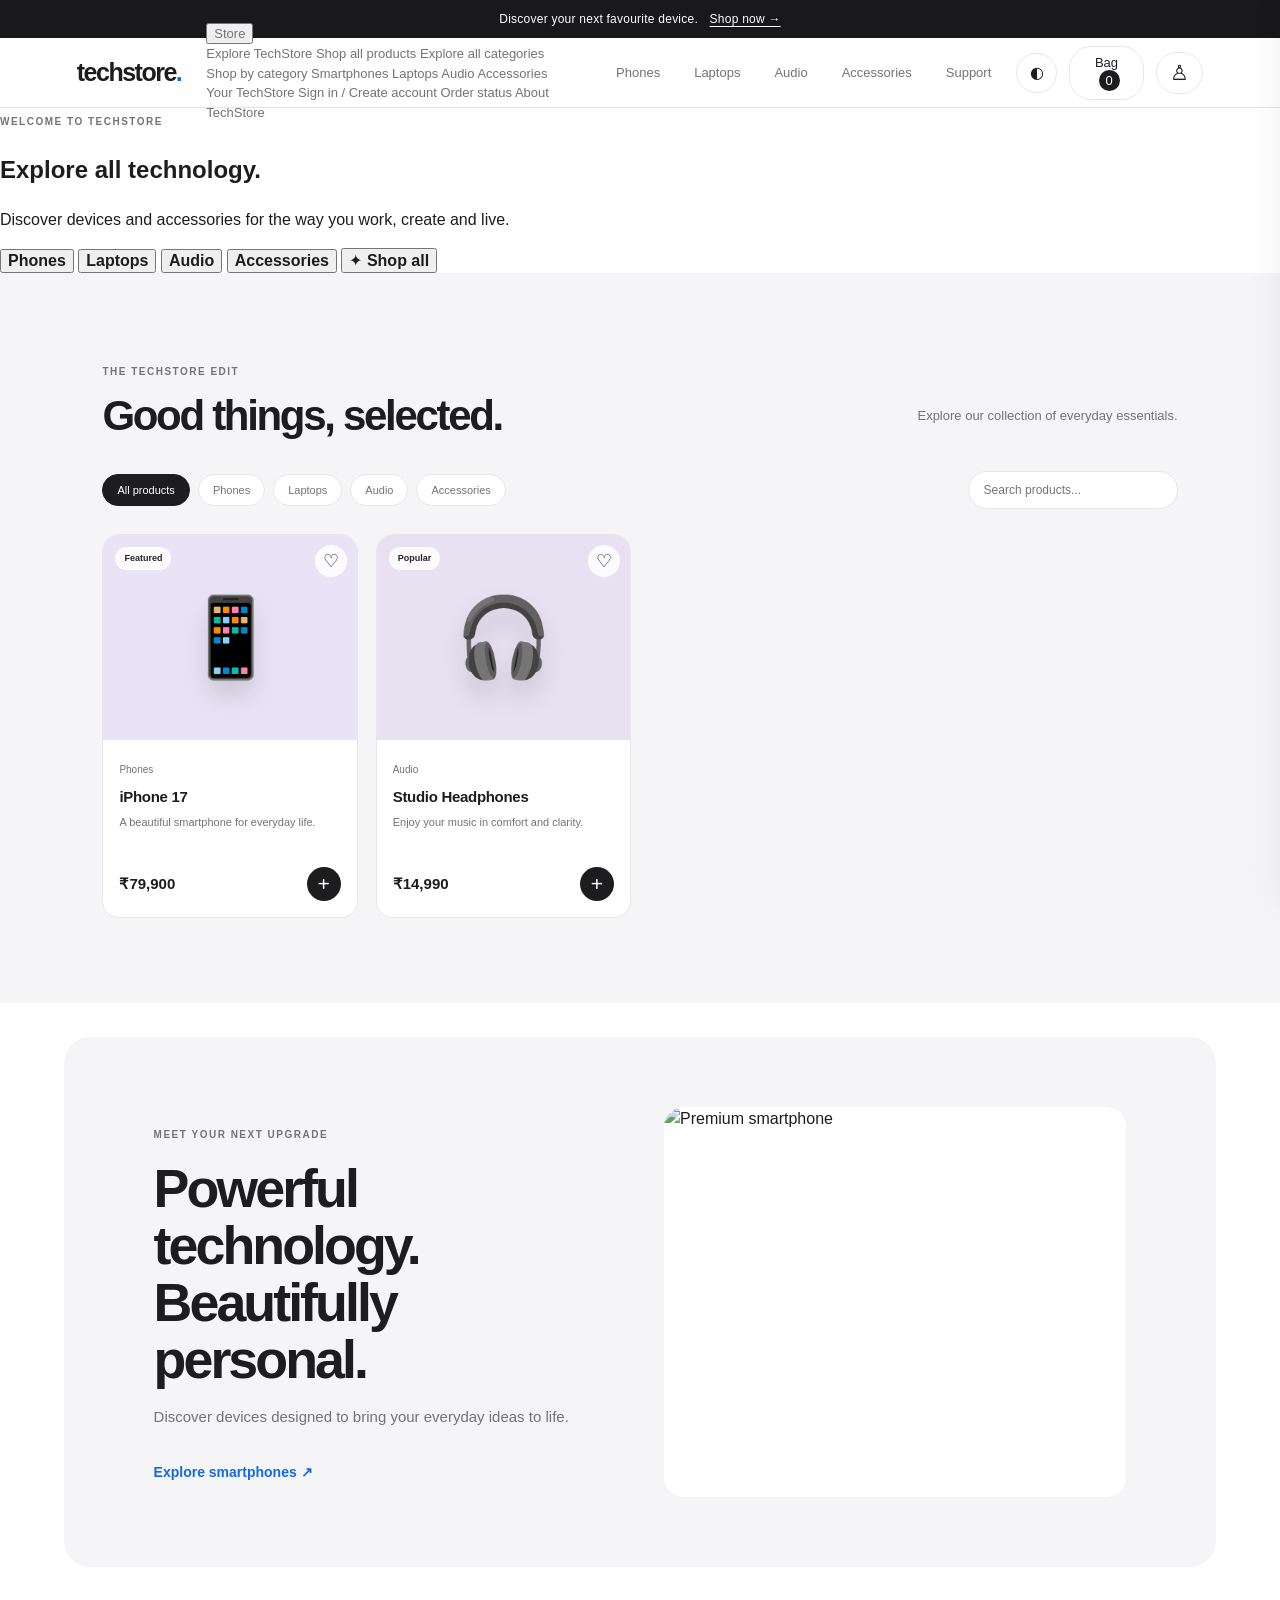
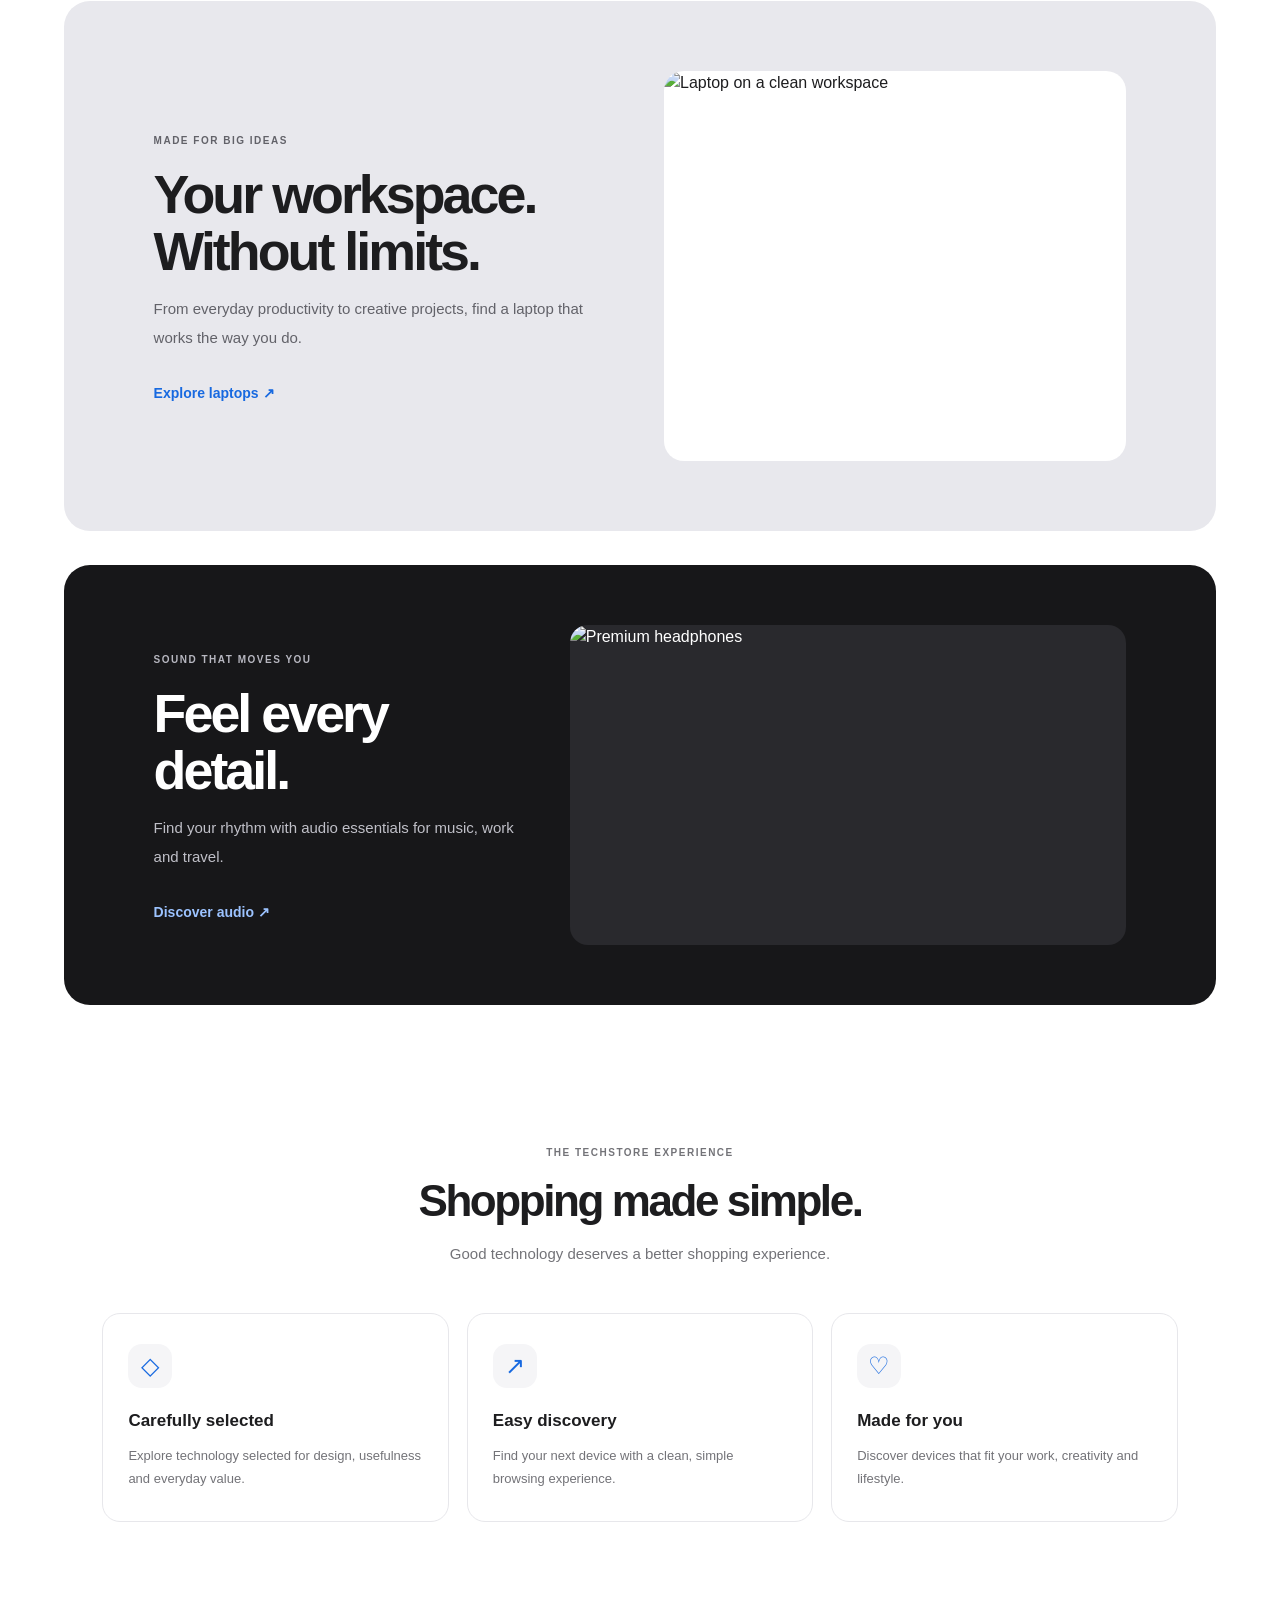
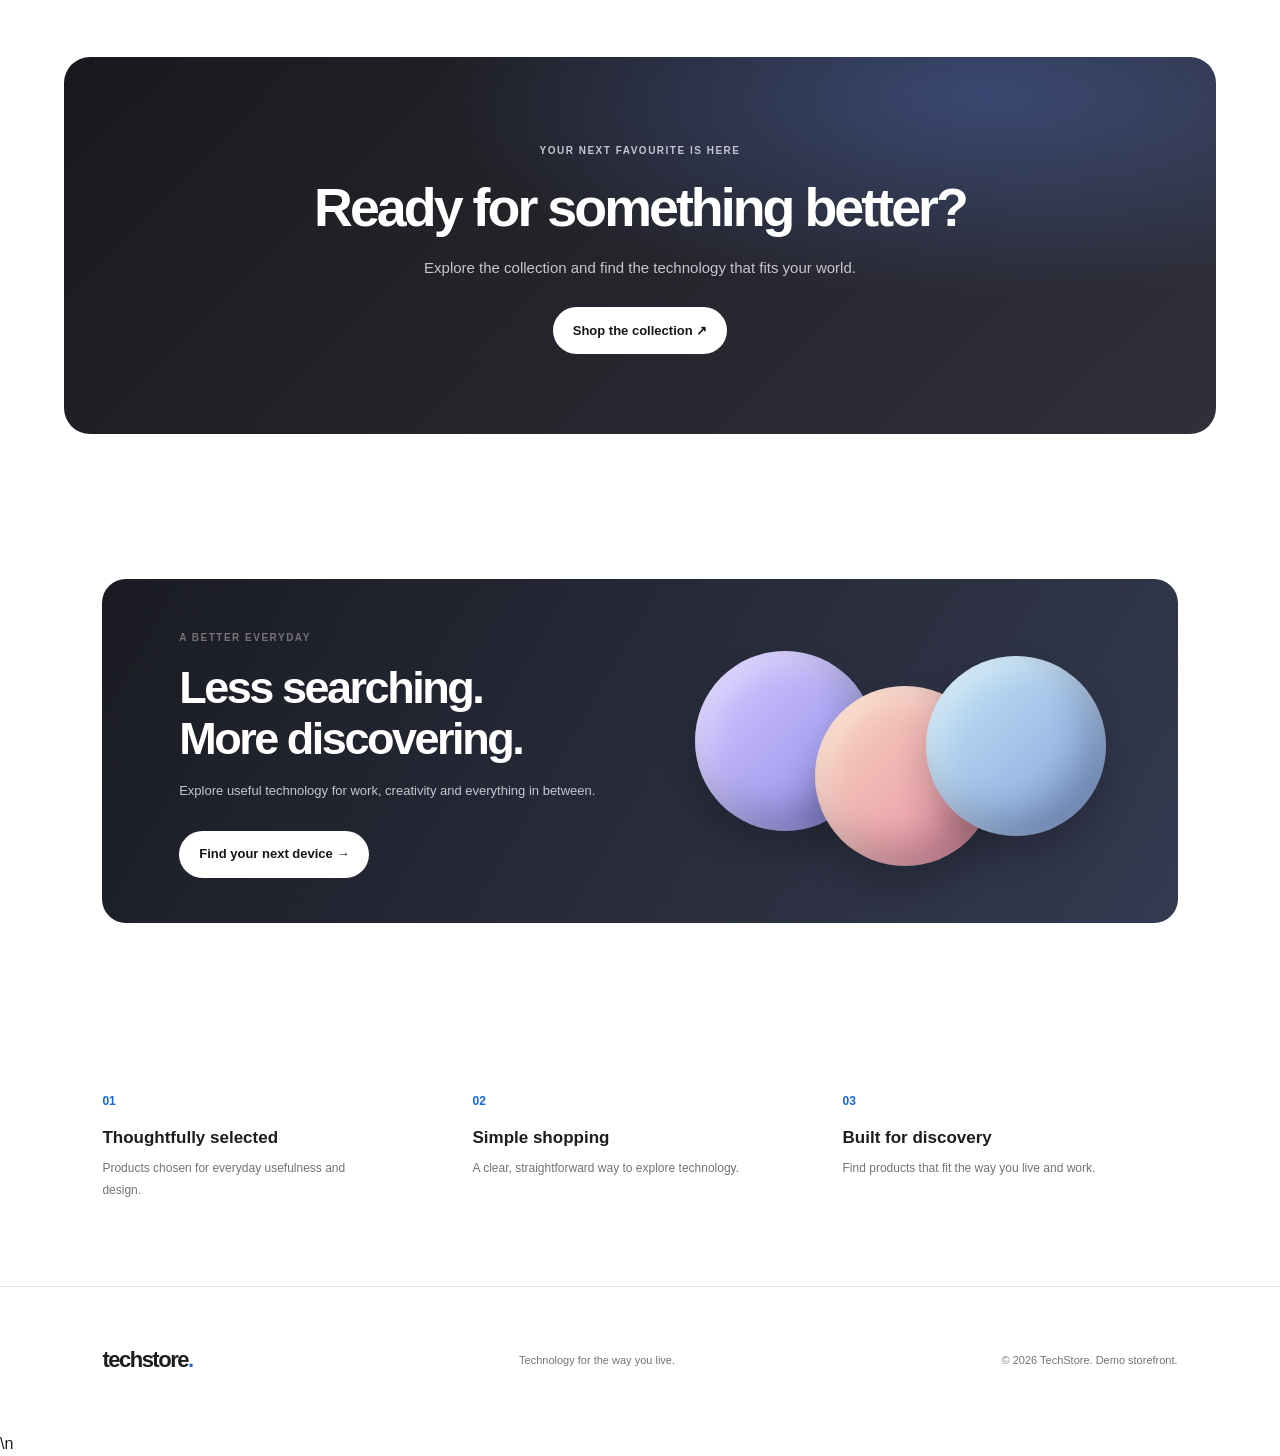
==== commit f77f34df: "Create minimal TechStore category landing and mega navigation" ====
--- a/index.html
+++ b/index.html
@@ -89,12 +89,37 @@
     </div>
 
     <header class="header">
-        <a class="logo" href="#" aria-label="TechStore home">techstore<span>.</span></a>
+        <a class="logo" href="/" aria-label="TechStore home">techstore<span>.</span></a>
 
         <nav class="desktop-nav" aria-label="Main navigation">
-            <a href="#products">Shop</a>
-            <a href="#categories">Categories</a>
-            <a href="#about">Our story</a>
+            <div class="store-nav-item">
+                <button class="store-nav-trigger" id="storeMenuTrigger" type="button" aria-expanded="false" aria-controls="storeMegaMenu">Store</button>
+                <div class="store-mega-menu" id="storeMegaMenu">
+                    <div class="mega-column mega-featured">
+                        <span class="mega-kicker">Explore TechStore</span>
+                        <a href="#products" class="mega-feature-title">Shop all products</a>
+                        <a href="#categories">Explore all categories</a>
+                    </div>
+                    <div class="mega-column">
+                        <span class="mega-kicker">Shop by category</span>
+                        <a href="#products" data-mega-category="Phones">Smartphones</a>
+                        <a href="#products" data-mega-category="Laptops">Laptops</a>
+                        <a href="#products" data-mega-category="Audio">Audio</a>
+                        <a href="#products" data-mega-category="Accessories">Accessories</a>
+                    </div>
+                    <div class="mega-column">
+                        <span class="mega-kicker">Your TechStore</span>
+                        <a href="/account.html">Sign in / Create account</a>
+                        <a href="/my-orders.html">Order status</a>
+                        <a href="#about">About TechStore</a>
+                    </div>
+                </div>
+            </div>
+            <a href="#products" data-nav-category="Phones">Phones</a>
+            <a href="#products" data-nav-category="Laptops">Laptops</a>
+            <a href="#products" data-nav-category="Audio">Audio</a>
+            <a href="#products" data-nav-category="Accessories">Accessories</a>
+            <a href="#about">Support</a>
         </nav>
 
         <div class="header-actions">
@@ -125,75 +150,35 @@
     </nav>
 
     <main>
-        <section class="hero">
-            <div class="hero-copy">
-                <span class="eyebrow">THE NEXT GENERATION IS HERE</span>
-                <h1>Technology.<br><span>Made personal.</span></h1>
-                <p>Discover thoughtfully selected devices that make everyday life extraordinary.</p>
-                <div class="hero-actions">
-                    <a href="#products" class="button button-dark">Explore products ↗</a>
-                    <a href="#categories" class="text-link">Discover categories</a>
-                </div>
-                <div class="hero-note">
-                    <span class="status-dot"></span>
-                    Your next favourite device is waiting.
-                </div>
-            </div>
-
-            <div class="hero-visual" aria-label="Featured smartphone illustration">
-                <div class="visual-glow"></div>
-                <div class="phone phone-back">
-                    <div class="camera camera-one"></div>
-                    <div class="camera camera-two"></div>
-                    <div class="camera camera-three"></div>
-                    <div class="camera-flash"></div>
-                </div>
-                <div class="phone phone-front">
-                    <div class="phone-island"></div>
-                    <div class="phone-wallpaper">
-                        <div class="wallpaper-orb orb-one"></div>
-                        <div class="wallpaper-orb orb-two"></div>
-                        <div class="wallpaper-orb orb-three"></div>
-                    </div>
-                </div>
-                <div class="floating-label">
-                    <span>DESIGNED FOR YOU</span>
-                    <strong>Beautifully simple.</strong>
-                </div>
+        <section class="catalog-hero">
+            <div class="catalog-heading">
+                <span class="eyebrow">WELCOME TO TECHSTORE</span>
+                <h1>Explore all technology.</h1>
+                <p>Discover devices and accessories for the way you work, create and live.</p>
             </div>
         </section>
 
-        <section id="categories" class="section categories-section">
-            <div class="section-heading">
-                <div>
-                    <span class="eyebrow">EXPLORE THE COLLECTION</span>
-                    <h2>What are you looking for?</h2>
-                </div>
-                <p>Find the right technology for your everyday.</p>
-            </div>
-
-            <div class="category-grid">
-                <button class="category-card" data-category="Phones">
-                    <span class="category-icon">▯</span>
-                    <strong>Smartphones</strong>
-                    <span>Discover phones ↗</span>
-                </button>
-                <button class="category-card" data-category="Laptops">
-                    <span class="category-icon">▱</span>
-                    <strong>Laptops</strong>
-                    <span>Find your computer ↗</span>
-                </button>
-                <button class="category-card" data-category="Audio">
-                    <span class="category-icon">◉</span>
-                    <strong>Audio</strong>
-                    <span>Listen differently ↗</span>
-                </button>
-                <button class="category-card" data-category="Accessories">
-                    <span class="category-icon">◇</span>
-                    <strong>Accessories</strong>
-                    <span>Complete your setup ↗</span>
-                </button>
-            </div>
+        <section class="category-ribbon" aria-label="Shop product categories">
+            <button class="category-ribbon-item" data-category="Phones" type="button">
+                <span class="ribbon-art ribbon-phone" aria-hidden="true"><span></span></span>
+                <strong>Phones</strong>
+            </button>
+            <button class="category-ribbon-item" data-category="Laptops" type="button">
+                <span class="ribbon-art ribbon-laptop" aria-hidden="true"><span></span></span>
+                <strong>Laptops</strong>
+            </button>
+            <button class="category-ribbon-item" data-category="Audio" type="button">
+                <span class="ribbon-art ribbon-audio" aria-hidden="true"><span></span></span>
+                <strong>Audio</strong>
+            </button>
+            <button class="category-ribbon-item" data-category="Accessories" type="button">
+                <span class="ribbon-art ribbon-accessories" aria-hidden="true"><span></span></span>
+                <strong>Accessories</strong>
+            </button>
+            <button class="category-ribbon-item" data-category="All" type="button">
+                <span class="ribbon-art ribbon-all" aria-hidden="true">✦</span>
+                <strong>Shop all</strong>
+            </button>
         </section>
 
         <section id="products" class="section products-section">
--- a/css/style.css
+++ b/css/style.css
@@ -1562,3 +1562,49 @@
         height: 210px;
     }
 }
+
+
+/* Product photography: use database image_url when available. */
+.product-image {
+    width: 100%;
+    height: 100%;
+    display: block;
+    object-fit: contain;
+    padding: 18px;
+    mix-blend-mode: multiply;
+    transition: transform .35s ease;
+}
+
+html[data-theme="dark"] .product-image {
+    mix-blend-mode: normal;
+}
+
+.product-card:hover .product-image {
+    transform: scale(1.045);
+}
+
+.product-image[hidden],
+.product-emoji[hidden] {
+    display: none;
+}
+
+.cart-product-art {
+    overflow: hidden;
+}
+
+.cart-product-art img {
+    width: 100%;
+    height: 100%;
+    object-fit: contain;
+    padding: 8px;
+}
+
+@media (max-width: 600px) {
+    .product-art {
+        height: 175px;
+    }
+
+    .product-image {
+        padding: 12px;
+    }
+}
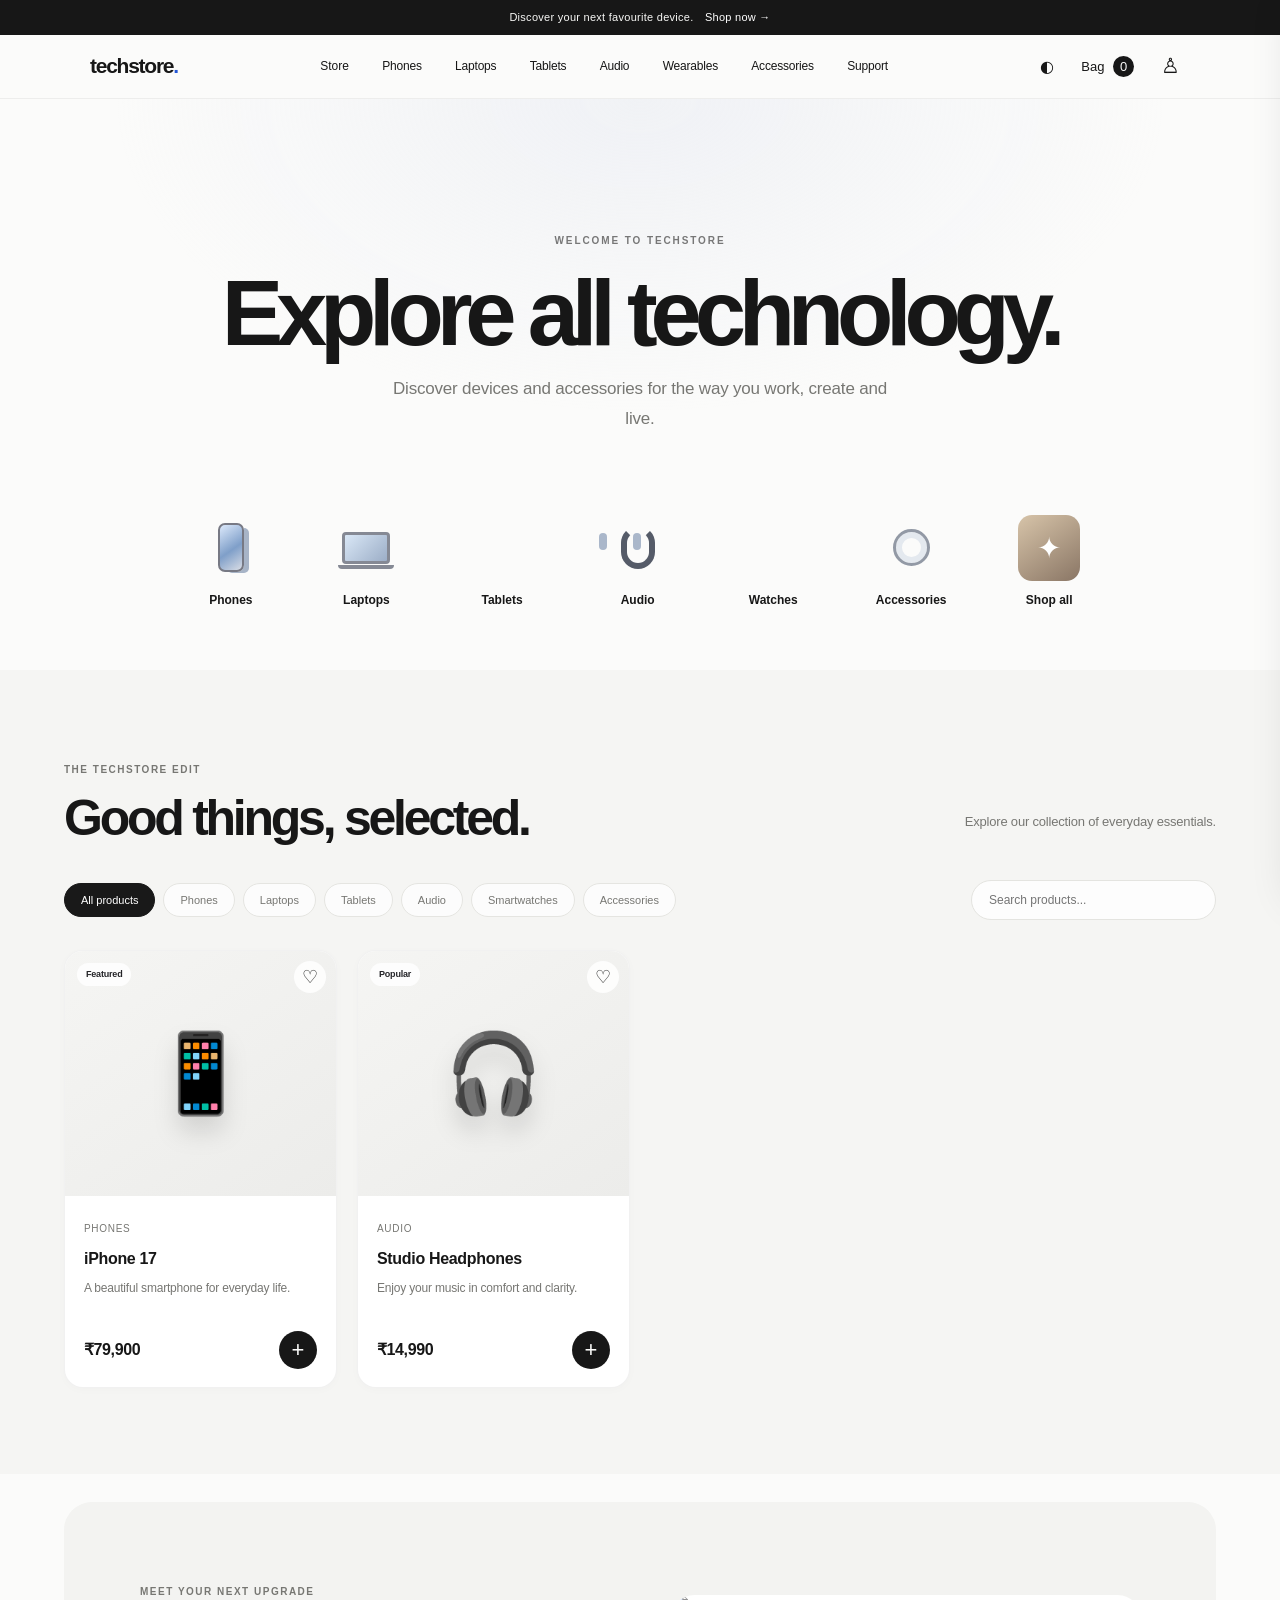
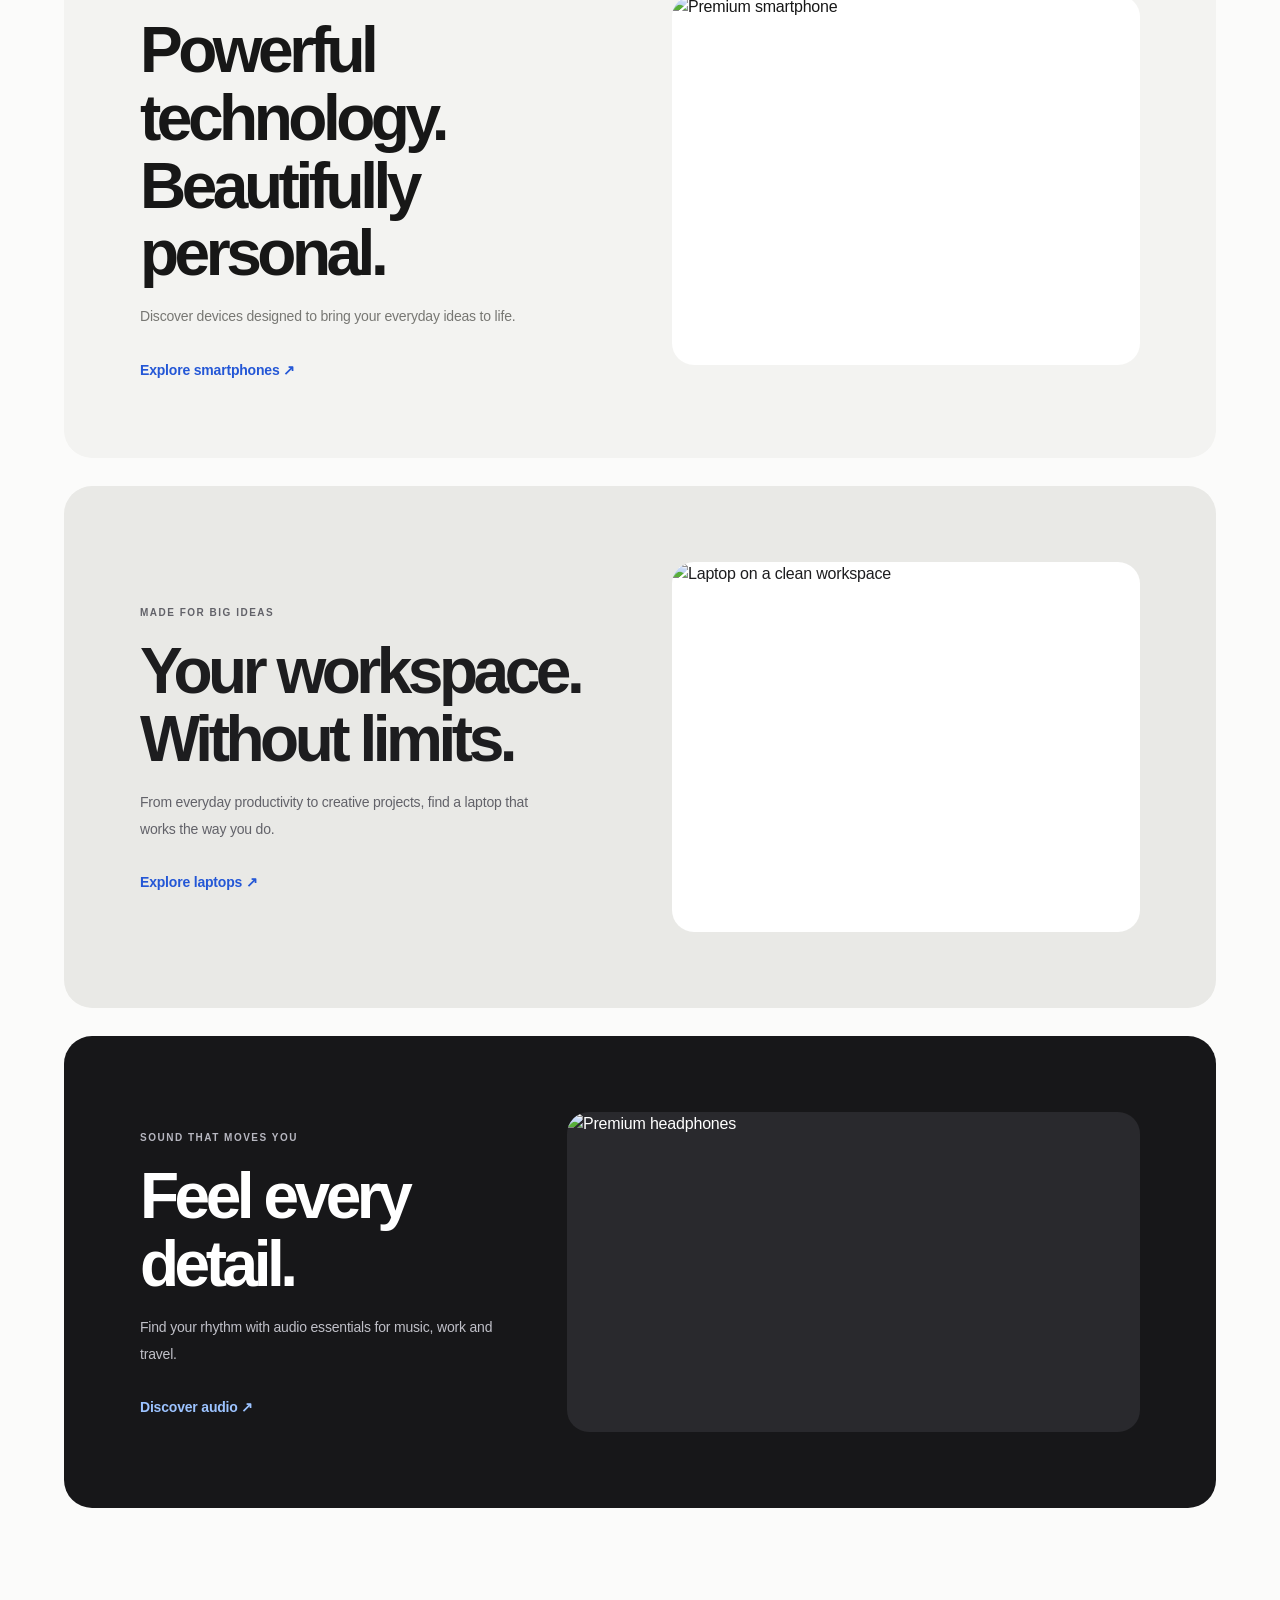
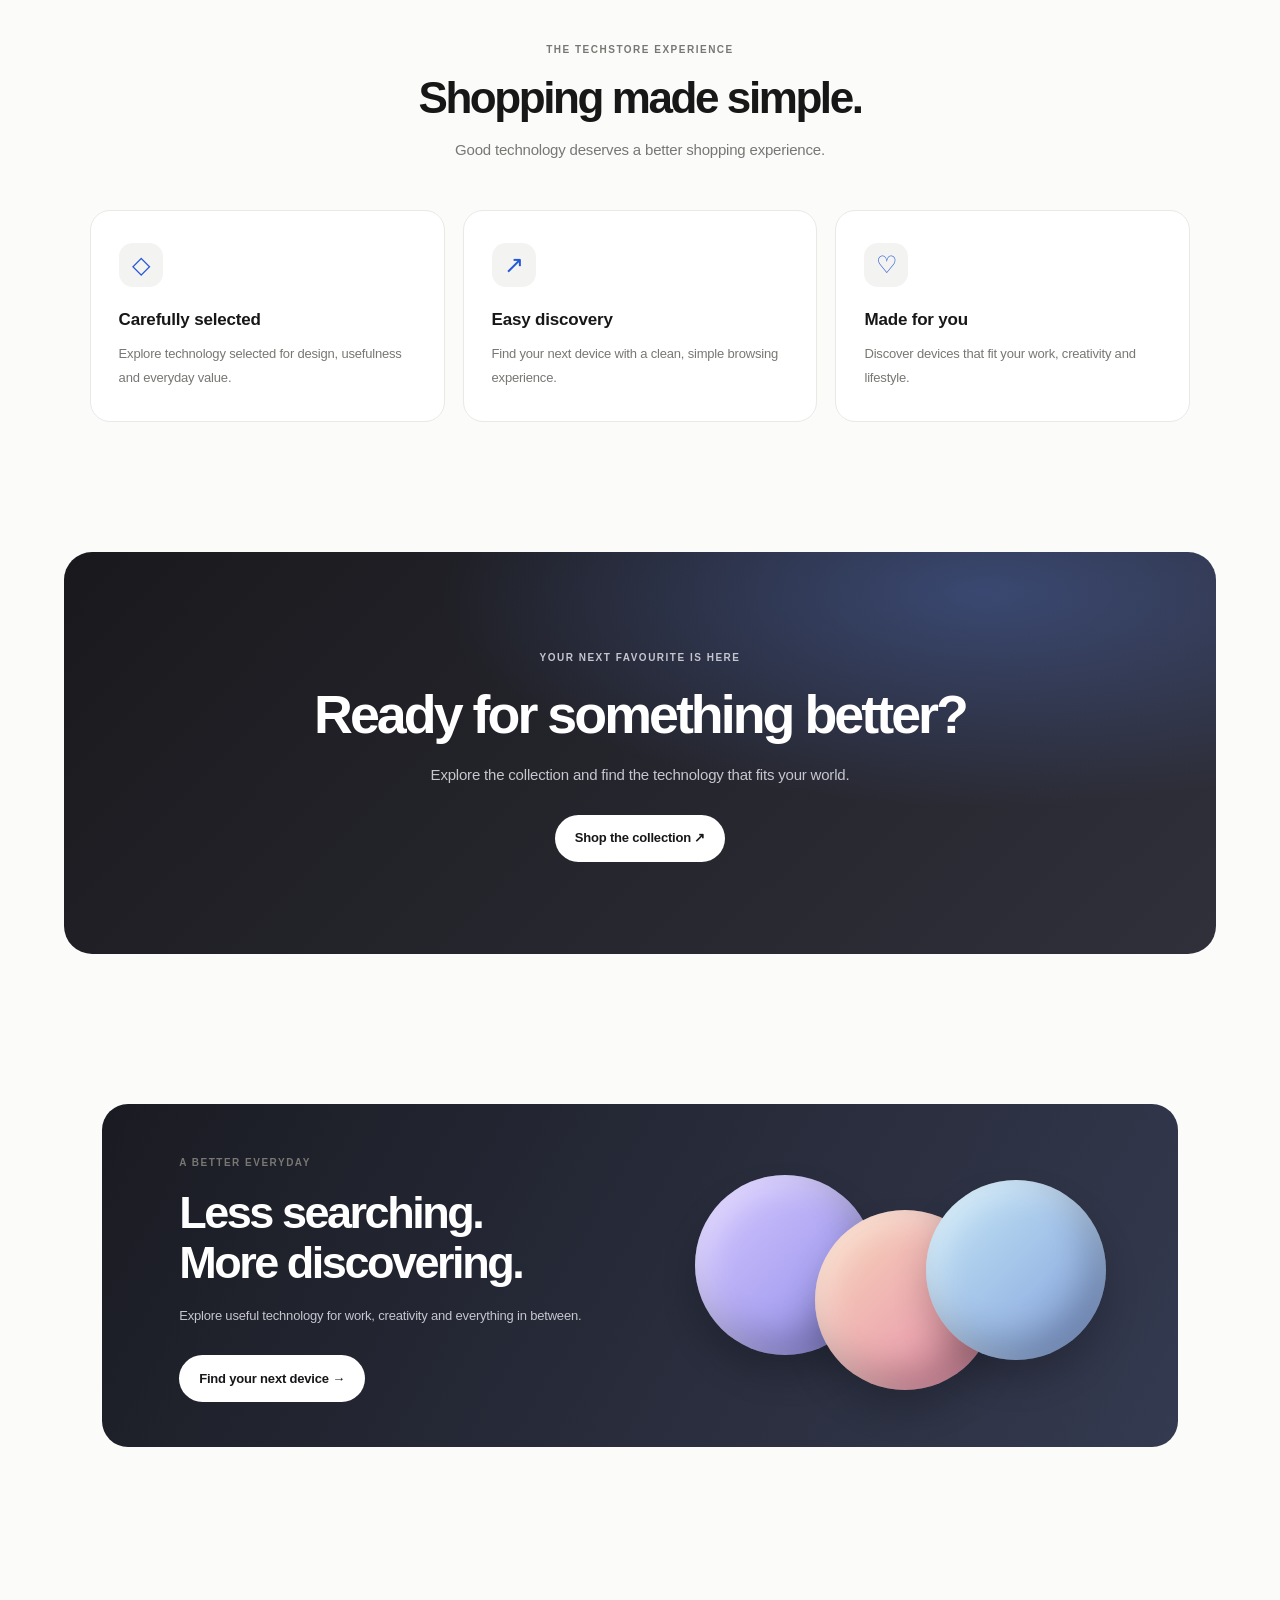
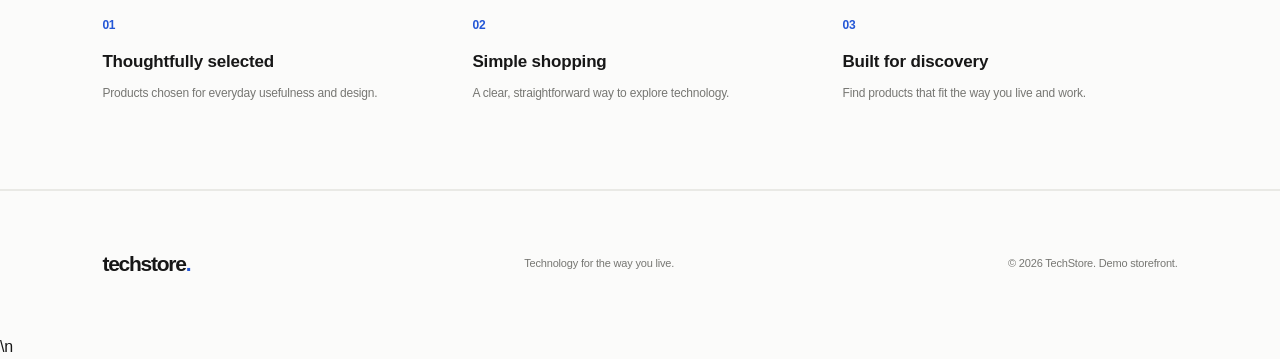
==== commit 5965f6a2: "Add electronics categories to TechStore storefront" ====
--- a/index.html
+++ b/index.html
@@ -104,8 +104,10 @@
                         <span class="mega-kicker">Shop by category</span>
                         <a href="#products" data-mega-category="Phones">Smartphones</a>
                         <a href="#products" data-mega-category="Laptops">Laptops</a>
+                        <a href="#products" data-mega-category="Tablets">Tablets</a>
                         <a href="#products" data-mega-category="Audio">Audio</a>
-                        <a href="#products" data-mega-category="Accessories">Accessories</a>
+                        <a href="#products" data-mega-category="Smartwatches">Smartwatches</a>
+                        <a href="#products" data-mega-category="Accessories">Computer accessories</a>
                     </div>
                     <div class="mega-column">
                         <span class="mega-kicker">Your TechStore</span>
@@ -117,7 +119,9 @@
             </div>
             <a href="#products" data-nav-category="Phones">Phones</a>
             <a href="#products" data-nav-category="Laptops">Laptops</a>
+            <a href="#products" data-nav-category="Tablets">Tablets</a>
             <a href="#products" data-nav-category="Audio">Audio</a>
+            <a href="#products" data-nav-category="Smartwatches">Wearables</a>
             <a href="#products" data-nav-category="Accessories">Accessories</a>
             <a href="#about">Support</a>
         </nav>
@@ -167,9 +171,17 @@
                 <span class="ribbon-art ribbon-laptop" aria-hidden="true"><span></span></span>
                 <strong>Laptops</strong>
             </button>
+            <button class="category-ribbon-item" data-category="Tablets" type="button">
+                <span class="ribbon-art ribbon-tablet" aria-hidden="true"><span></span></span>
+                <strong>Tablets</strong>
+            </button>
             <button class="category-ribbon-item" data-category="Audio" type="button">
                 <span class="ribbon-art ribbon-audio" aria-hidden="true"><span></span></span>
                 <strong>Audio</strong>
+            </button>
+            <button class="category-ribbon-item" data-category="Smartwatches" type="button">
+                <span class="ribbon-art ribbon-watch" aria-hidden="true"><span></span></span>
+                <strong>Watches</strong>
             </button>
             <button class="category-ribbon-item" data-category="Accessories" type="button">
                 <span class="ribbon-art ribbon-accessories" aria-hidden="true"><span></span></span>
@@ -195,7 +207,9 @@
                     <button class="filter-button active" data-category="All">All products</button>
                     <button class="filter-button" data-category="Phones">Phones</button>
                     <button class="filter-button" data-category="Laptops">Laptops</button>
+                    <button class="filter-button" data-category="Tablets">Tablets</button>
                     <button class="filter-button" data-category="Audio">Audio</button>
+                    <button class="filter-button" data-category="Smartwatches">Smartwatches</button>
                     <button class="filter-button" data-category="Accessories">Accessories</button>
                 </div>
                 <input id="searchInput" class="search-input" type="search"
--- a/css/style.css
+++ b/css/style.css
@@ -1608,3 +1608,350 @@
         padding: 12px;
     }
 }
+
+
+/* TechStore minimal storefront navigation and category landing */
+.announcement {
+    background: #f5f5f7;
+    color: #303036;
+    font-size: 12px;
+    padding: 11px 16px;
+}
+.announcement a {
+    color: #1769e0;
+    text-decoration: none;
+}
+.header {
+    height: 52px;
+    padding: 0 max(5%, calc((100% - 1100px) / 2));
+    justify-content: space-between;
+    gap: 24px;
+    background: rgba(250,250,252,.96);
+    border-bottom: 0;
+    backdrop-filter: blur(18px);
+}
+html[data-theme="dark"] .header { background: rgba(25,25,28,.96); }
+.logo { font-size: 19px; letter-spacing: -1px; white-space: nowrap; }
+.desktop-nav { flex: 1; justify-content: center; gap: clamp(14px,2.4vw,34px); color: var(--text); font-size: 12px; }
+.desktop-nav a, .store-nav-trigger { white-space: nowrap; transition: color .2s; }
+.store-nav-trigger {
+    padding: 8px 0;
+    border: 0;
+    background: transparent;
+    color: inherit;
+    font: inherit;
+    cursor: pointer;
+}
+.store-nav-item { position: static; }
+.store-mega-menu {
+    position: absolute;
+    top: 100%;
+    left: 0;
+    right: 0;
+    z-index: 30;
+    display: grid;
+    grid-template-columns: 1.2fr 1fr 1fr;
+    gap: 54px;
+    padding: 38px max(8%, calc((100% - 980px) / 2)) 46px;
+    background: var(--bg);
+    border-top: 1px solid var(--line);
+    box-shadow: 0 22px 38px rgba(0,0,0,.12);
+    opacity: 0;
+    visibility: hidden;
+    transform: translateY(-8px);
+    transition: opacity .18s ease, transform .18s ease, visibility .18s;
+}
+.store-nav-item:hover .store-mega-menu,
+.store-nav-item:focus-within .store-mega-menu,
+.store-nav-item.is-open .store-mega-menu {
+    opacity: 1;
+    visibility: visible;
+    transform: translateY(0);
+}
+.mega-column { display: flex; flex-direction: column; align-items: flex-start; gap: 13px; }
+.mega-column a { font-size: 13px; font-weight: 550; color: var(--text); }
+.mega-column a:hover { color: var(--accent); }
+.mega-kicker { margin-bottom: 4px; color: var(--muted); font-size: 11px; }
+.mega-column .mega-feature-title { font-size: 25px; font-weight: 700; letter-spacing: -.04em; }
+.header-actions { gap: 7px; }
+.header-actions .icon-button, .header-actions .cart-button {
+    min-height: 34px; min-width: 34px; padding: 6px 9px; border: 0; background: transparent;
+}
+.catalog-hero {
+    padding: 62px max(5.5%, calc((100% - 1280px) / 2)) 30px;
+    background: var(--bg);
+}
+.catalog-heading h1 {
+    margin: 10px 0 8px;
+    font-size: clamp(42px, 5.4vw, 72px);
+    line-height: 1.02;
+    letter-spacing: -.065em;
+    font-weight: 720;
+}
+.catalog-heading p { margin: 0; color: var(--muted); font-size: 14px; }
+.category-ribbon {
+    display: flex;
+    justify-content: center;
+    align-items: flex-start;
+    gap: clamp(22px,4vw,58px);
+    padding: 26px 5% 44px;
+    overflow-x: auto;
+    background: var(--bg);
+}
+.category-ribbon-item {
+    min-width: 78px;
+    display: flex;
+    flex-direction: column;
+    align-items: center;
+    gap: 9px;
+    border: 0;
+    background: transparent;
+    color: var(--text);
+    cursor: pointer;
+}
+.category-ribbon-item strong { font-size: 12px; font-weight: 600; white-space: nowrap; }
+.category-ribbon-item:hover strong { color: var(--accent); }
+.ribbon-art {
+    width: 54px; height: 58px;
+    display: grid; place-items: center;
+    position: relative;
+}
+.ribbon-phone span {
+    width: 26px; height: 49px; border: 2px solid #777984; border-radius: 7px;
+    background: linear-gradient(145deg,#dce9fb,#7f9fc9 55%,#d8dce5);
+    box-shadow: 7px 3px 0 -2px #a7b4c7;
+}
+.ribbon-laptop span {
+    width: 48px; height: 32px; border: 3px solid #858994; border-radius: 4px;
+    background: linear-gradient(135deg,#d9e7f6,#9caec7);
+    position: relative;
+}
+.ribbon-laptop span:after { content:""; position:absolute; width:56px; height:4px; background:#858994; bottom:-8px; left:-7px; border-radius:0 0 5px 5px; }
+.ribbon-audio span {
+    width: 34px; height: 43px; border: 6px solid #555b68; border-top-color: transparent; border-radius: 18px;
+}
+.ribbon-audio span:after { content:""; position:absolute; width:8px; height:17px; left:-8px; top:18px; background:#aab7ca; border-radius:6px; box-shadow:34px 0 #aab7ca; }
+.ribbon-accessories span {
+    width: 37px; height: 37px; border: 3px solid #9299a5; border-radius: 50%;
+    box-shadow: inset 0 0 0 6px #e4e9ef;
+}
+.ribbon-all { border-radius: 14px; background: linear-gradient(145deg,#d7c4a9,#8a7665); color:#fff; font-size:29px; }
+.products-section { padding-top: 62px; }
+@media (max-width: 800px) {
+    .header { padding: 0 4%; gap: 10px; }
+    .desktop-nav { display:none; }
+    .catalog-hero { padding: 48px 6% 20px; }
+    .category-ribbon { justify-content: flex-start; padding: 22px 6% 35px; gap: 27px; }
+    .store-mega-menu { display:none; }
+}
+@media (max-width: 480px) {
+    .catalog-heading h1 { font-size: 43px; }
+    .catalog-heading p { max-width: 310px; line-height: 1.7; }
+}
+
+
+/* Refined TechStore visual system — premium, calm and responsive */
+:root {
+    --bg: #fbfbfa;
+    --surface: #f3f3f1;
+    --card: #ffffff;
+    --text: #171717;
+    --muted: #777773;
+    --line: #e9e9e5;
+    --accent: #2457d6;
+    --hero: #f3f3f1;
+    --shadow: 0 18px 50px rgba(20, 20, 20, .065);
+}
+html { scroll-padding-top: 76px; }
+body { letter-spacing: -.012em; }
+.announcement {
+    background: #171717;
+    color: #f8f8f6;
+    padding: 9px 16px;
+    font-size: 11px;
+    letter-spacing: .025em;
+}
+.announcement a { color: #fff; text-underline-offset: 3px; }
+.header {
+    height: 64px;
+    background: rgba(251,251,250,.94);
+    border-bottom: 1px solid rgba(0,0,0,.055);
+}
+html[data-theme="dark"] .header { background: rgba(25,25,27,.94); }
+.logo { font-size: 21px; font-weight: 760; letter-spacing: -1.25px; }
+.desktop-nav { font-size: 12px; font-weight: 520; gap: clamp(18px,2.6vw,38px); }
+.desktop-nav a:hover, .store-nav-trigger:hover { color: var(--accent); }
+.header-actions .icon-button, .header-actions .cart-button {
+    border: 1px solid transparent;
+    border-radius: 999px;
+    transition: background .2s, border-color .2s;
+}
+.header-actions .icon-button:hover, .header-actions .cart-button:hover {
+    background: var(--surface);
+    border-color: var(--line);
+}
+.catalog-hero {
+    padding-top: clamp(76px, 10vw, 132px);
+    padding-bottom: 45px;
+    text-align: center;
+    background:
+      radial-gradient(ellipse at 50% 0%, rgba(225,229,239,.42), transparent 58%),
+      var(--bg);
+}
+.catalog-heading .eyebrow { color: #777; letter-spacing: .19em; }
+.catalog-heading h1 {
+    max-width: 900px;
+    margin: 17px auto 15px;
+    font-size: clamp(48px, 7.2vw, 94px);
+    font-weight: 680;
+    letter-spacing: -.078em;
+    line-height: .99;
+}
+.catalog-heading p {
+    max-width: 520px;
+    margin: 0 auto;
+    color: var(--muted);
+    font-size: clamp(14px,1.5vw,17px);
+    line-height: 1.8;
+}
+.category-ribbon {
+    gap: clamp(28px,4.5vw,68px);
+    padding: 34px 5% 62px;
+}
+.category-ribbon-item { gap: 12px; transition: transform .22s ease; }
+.category-ribbon-item:hover { transform: translateY(-4px); }
+.category-ribbon-item strong { font-size: 12px; font-weight: 560; }
+.ribbon-art { width: 62px; height: 66px; }
+.products-section {
+    padding: 86px max(5%, calc((100% - 1260px)/2));
+    background: #f5f5f3;
+}
+html[data-theme="dark"] .products-section { background: #18181a; }
+.section-heading { margin-bottom: 34px; }
+.section-heading h2 {
+    font-size: clamp(34px,4vw,50px);
+    font-weight: 660;
+    letter-spacing: -.065em;
+}
+.section-heading > p { max-width: 330px; font-size: 13px; line-height: 1.8; }
+.product-controls { margin-bottom: 30px; }
+.filter-button {
+    padding: 10px 16px;
+    border-color: #e5e5e1;
+    background: rgba(255,255,255,.75);
+    font-size: 11px;
+    transition: all .2s ease;
+}
+.filter-button.active { background: #191919; border-color: #191919; color: #fff; }
+.search-input {
+    width: 245px;
+    min-height: 40px;
+    padding: 11px 17px;
+    border-color: #e4e4e0;
+    background: rgba(255,255,255,.85);
+}
+.product-grid { gap: 20px; }
+.product-card {
+    border: 1px solid rgba(0,0,0,.055);
+    border-radius: 19px;
+    box-shadow: 0 2px 10px rgba(0,0,0,.018);
+    transition: transform .28s ease, box-shadow .28s ease, border-color .28s ease;
+}
+.product-card:hover {
+    transform: translateY(-6px);
+    border-color: rgba(0,0,0,.1);
+    box-shadow: 0 22px 48px rgba(0,0,0,.085);
+}
+.product-art {
+    height: 245px;
+    background: linear-gradient(145deg, #f5f5f3, #ececea);
+}
+.product-image { padding: 22px; }
+.product-info { padding: 19px 19px 18px; }
+.product-category {
+    font-size: 10px;
+    letter-spacing: .07em;
+    text-transform: uppercase;
+}
+.product-info h3 { margin: 8px 0 7px; font-size: 16px; font-weight: 650; }
+.product-description { font-size: 12px; line-height: 1.7; }
+.product-price { font-size: 16px; letter-spacing: -.025em; }
+.add-button {
+    width: 38px;
+    height: 38px;
+    flex-basis: 38px;
+    font-size: 22px;
+    transition: transform .2s, opacity .2s;
+}
+.add-button:hover { transform: scale(1.07); opacity: .86; }
+.premium-showcase {
+    margin: 28px auto;
+    width: min(1240px, calc(100% - 10%));
+    min-height: 510px;
+    padding: clamp(38px,6vw,76px);
+    border-radius: 28px;
+    gap: clamp(28px,5vw,70px);
+}
+.premium-showcase h2, .premium-audio h2 {
+    font-size: clamp(38px,5vw,64px);
+    font-weight: 660;
+    letter-spacing: -.07em;
+}
+.premium-showcase-copy p, .premium-audio-copy p {
+    max-width: 420px;
+    font-size: 14px;
+}
+.premium-image-wrap { height: 370px; border-radius: 22px; }
+.premium-laptop { background: #e9e9e6; }
+.premium-audio {
+    width: min(1240px, calc(100% - 10%));
+    margin: 28px auto;
+    border-radius: 28px;
+    padding: clamp(38px,6vw,76px);
+}
+.premium-audio-image { border-radius: 22px; }
+.premium-benefits { padding: 100px 7%; }
+.premium-benefit-card {
+    border-radius: 20px;
+    padding: 32px 28px;
+}
+.premium-cta {
+    width: min(1240px, calc(100% - 10%));
+    margin: 30px auto 70px;
+    border-radius: 28px;
+    padding: 92px 25px;
+}
+.promo-section { border-radius: 26px; }
+.footer {
+    border-top: 1px solid var(--line);
+    background: var(--bg);
+}
+button:focus-visible, a:focus-visible, input:focus-visible {
+    outline: 2px solid var(--accent);
+    outline-offset: 3px;
+}
+@media (max-width: 800px) {
+    .catalog-hero { padding: 66px 6% 26px; }
+    .category-ribbon { padding: 24px 6% 42px; }
+    .products-section { padding: 58px 5%; }
+    .product-art { height: 205px; }
+    .premium-showcase, .premium-audio {
+        width: calc(100% - 8%);
+        margin: 20px auto;
+        border-radius: 22px;
+    }
+    .premium-benefits { padding: 68px 5%; }
+    .premium-cta { width: calc(100% - 8%); margin-bottom: 42px; }
+}
+@media (max-width: 480px) {
+    .catalog-hero { padding-top: 54px; }
+    .catalog-heading h1 { font-size: clamp(43px,12vw,58px); }
+    .category-ribbon { gap: 24px; }
+    .products-section { padding: 48px 4%; }
+    .product-grid { gap: 11px; }
+    .product-art { height: 165px; }
+    .product-info { padding: 12px; }
+    .product-info h3 { font-size: 13px; }
+    .product-description { font-size: 10px; }
+    .premium-showcase, .premium-audio { padding: 30px 6%; }
+}
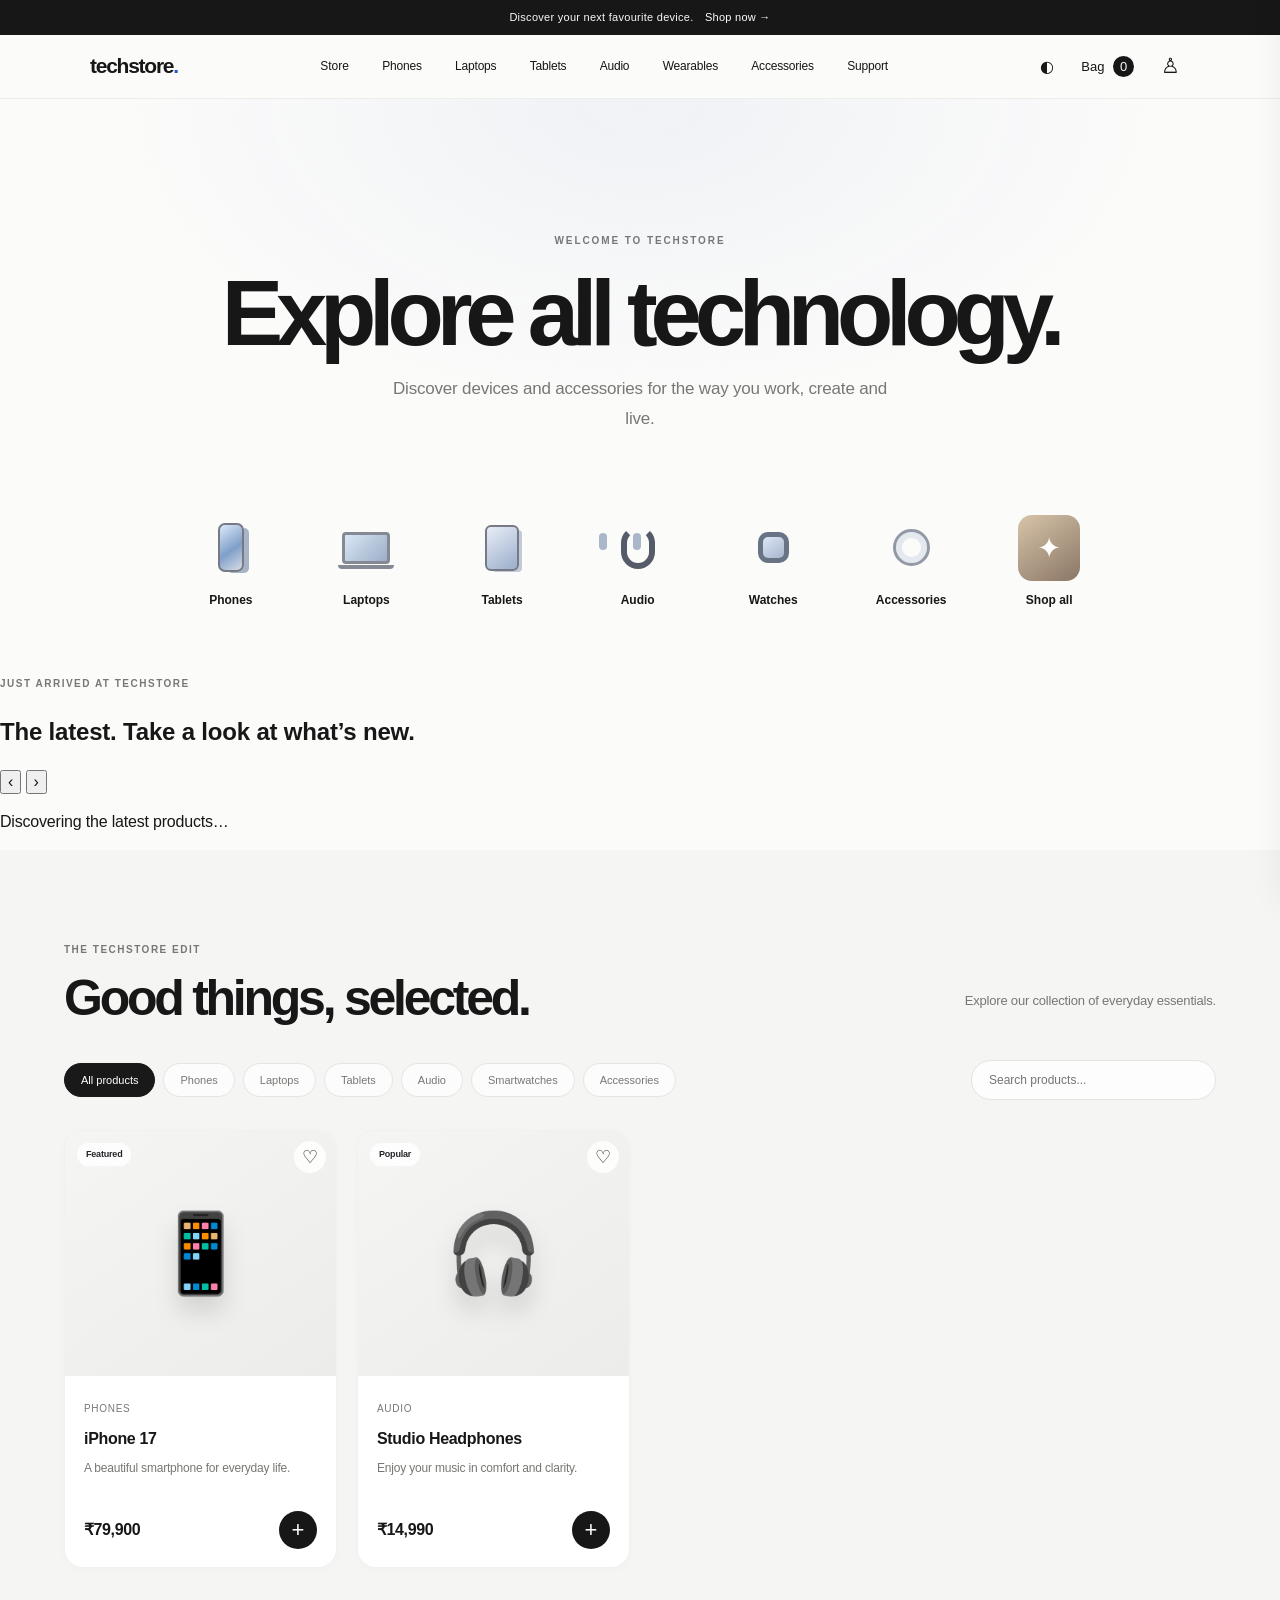
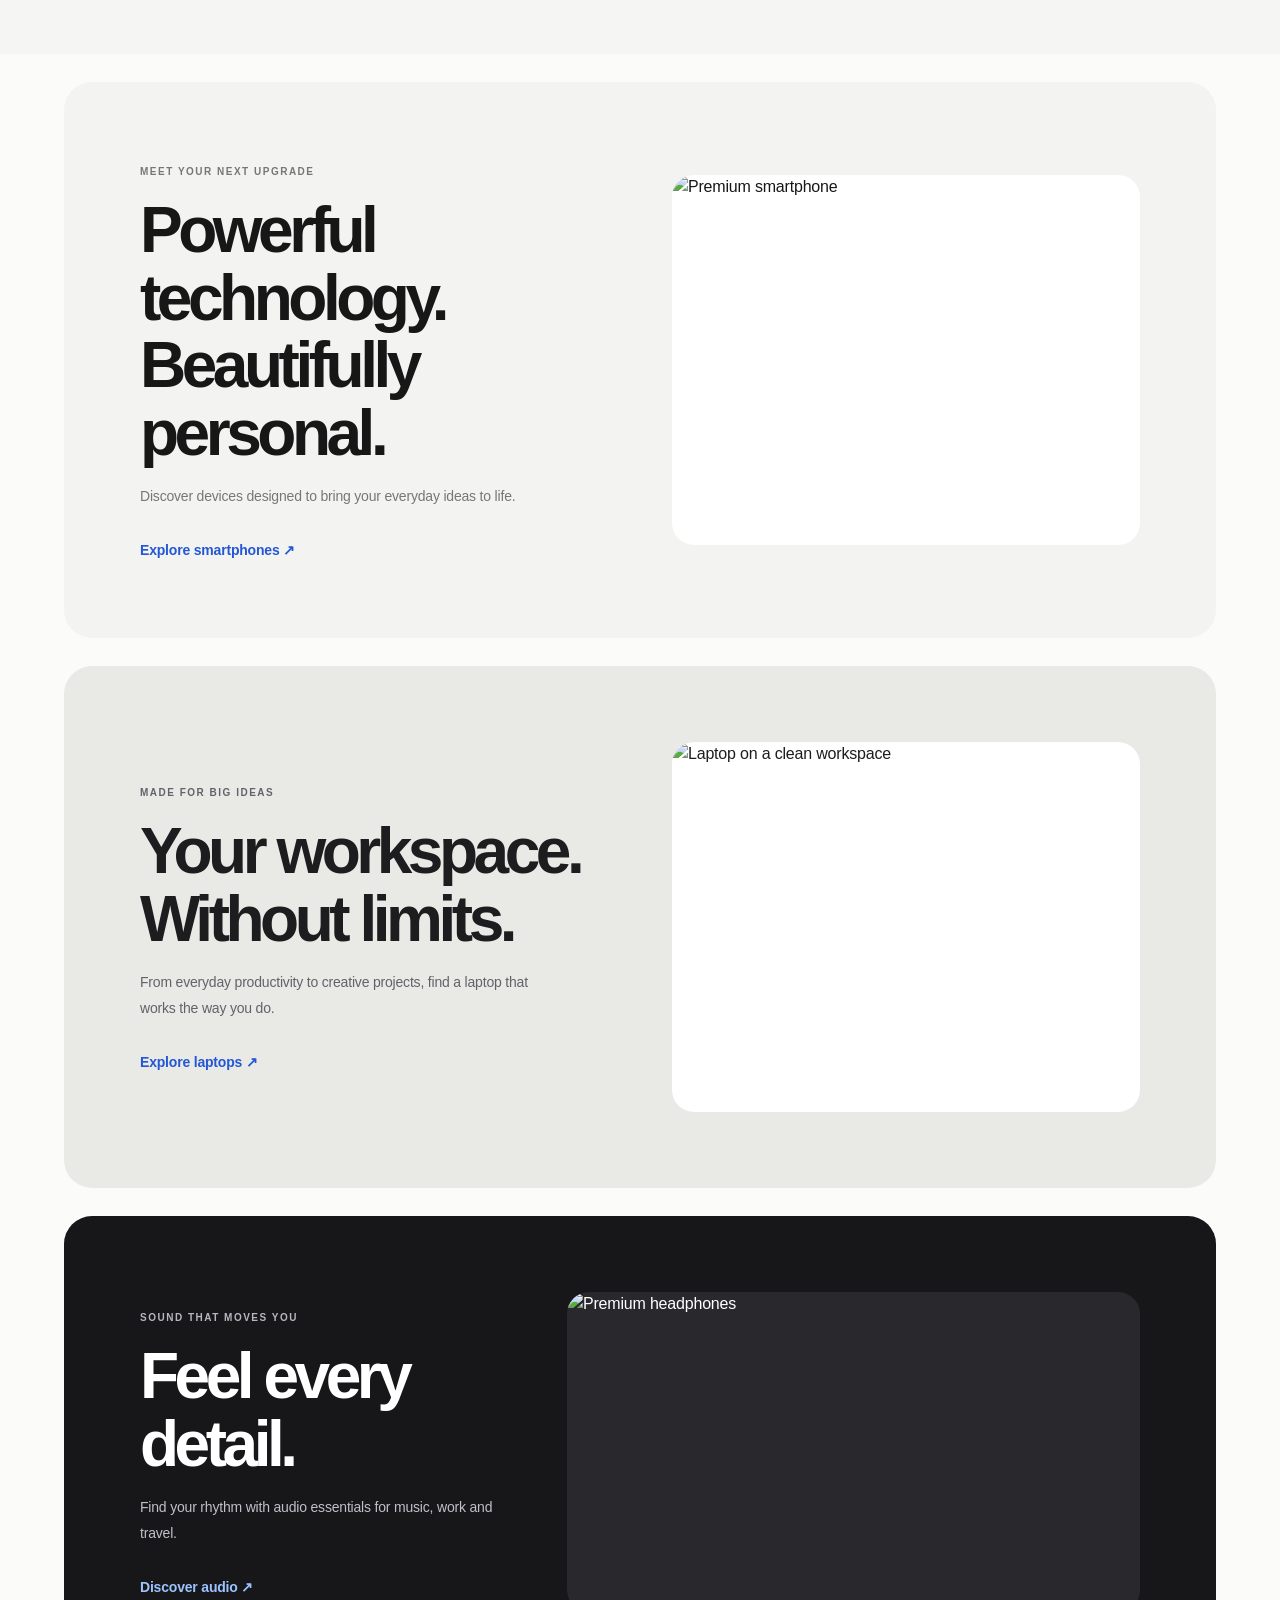
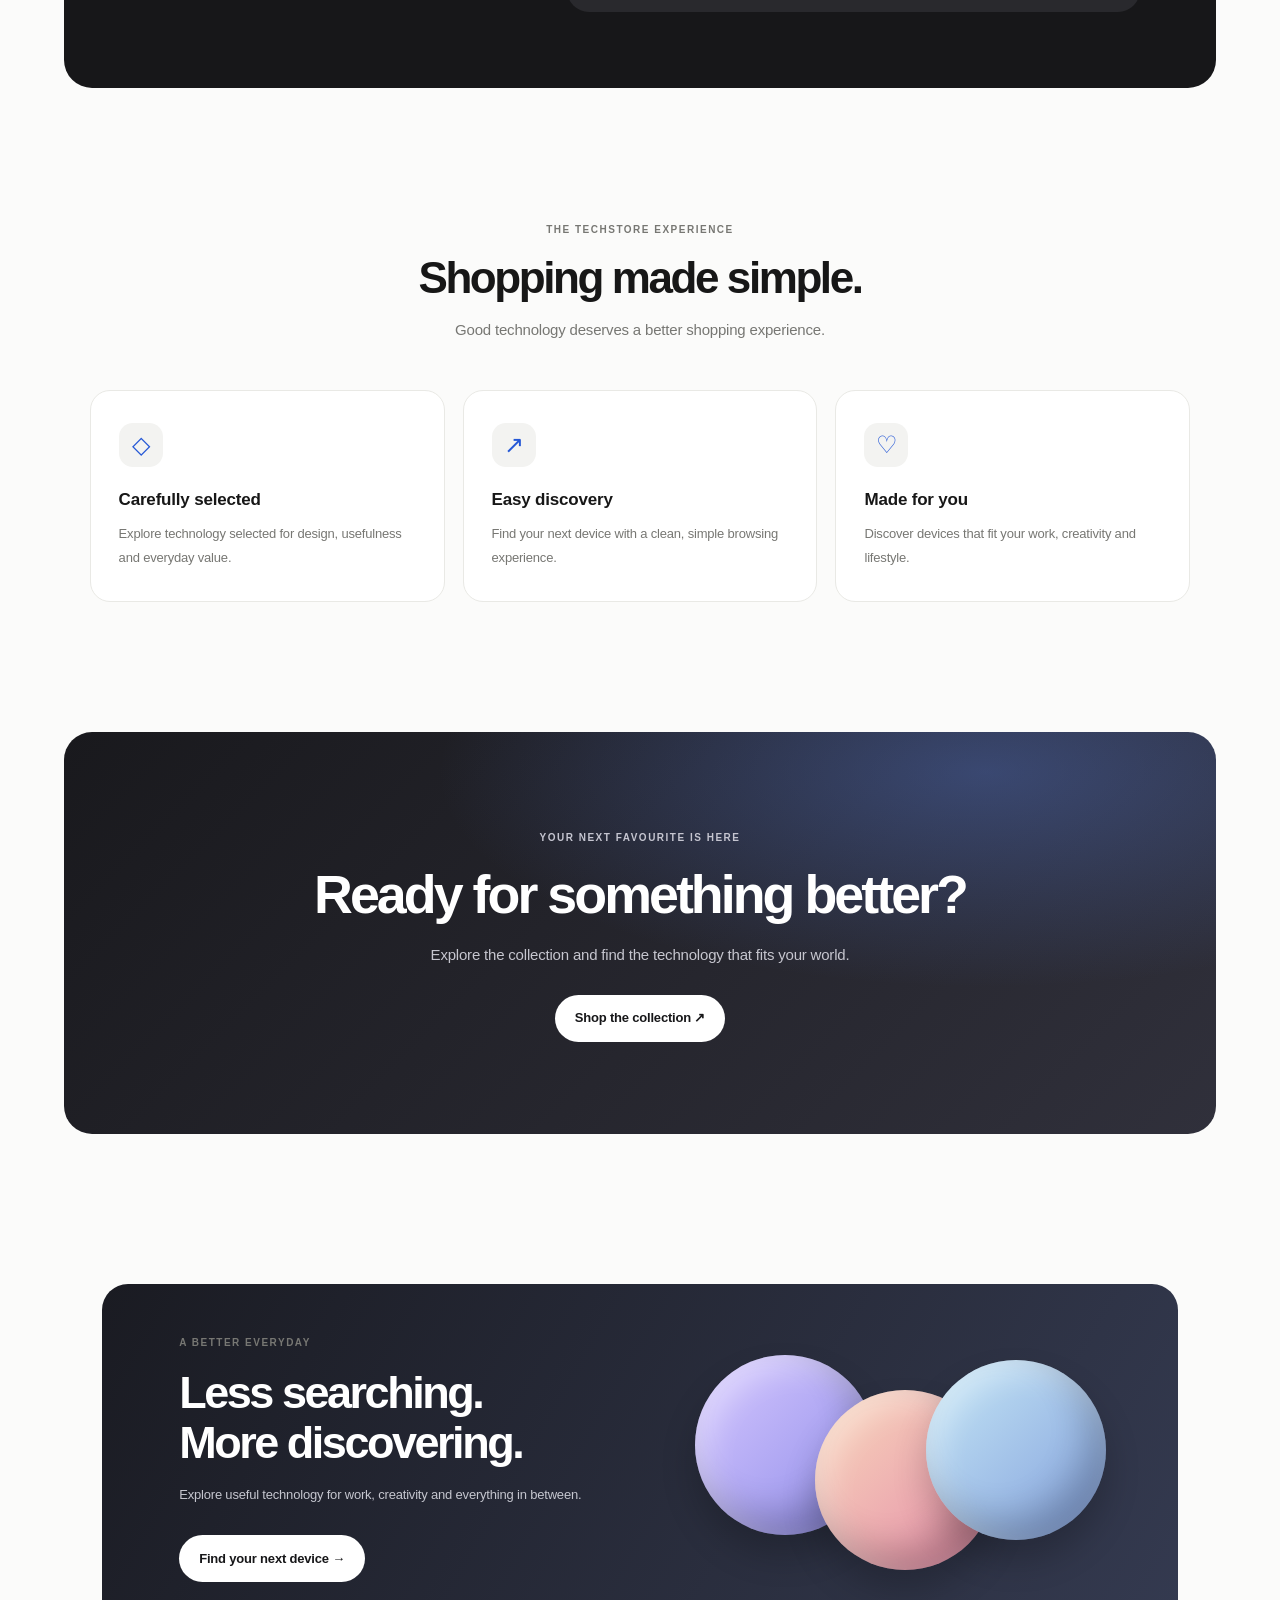
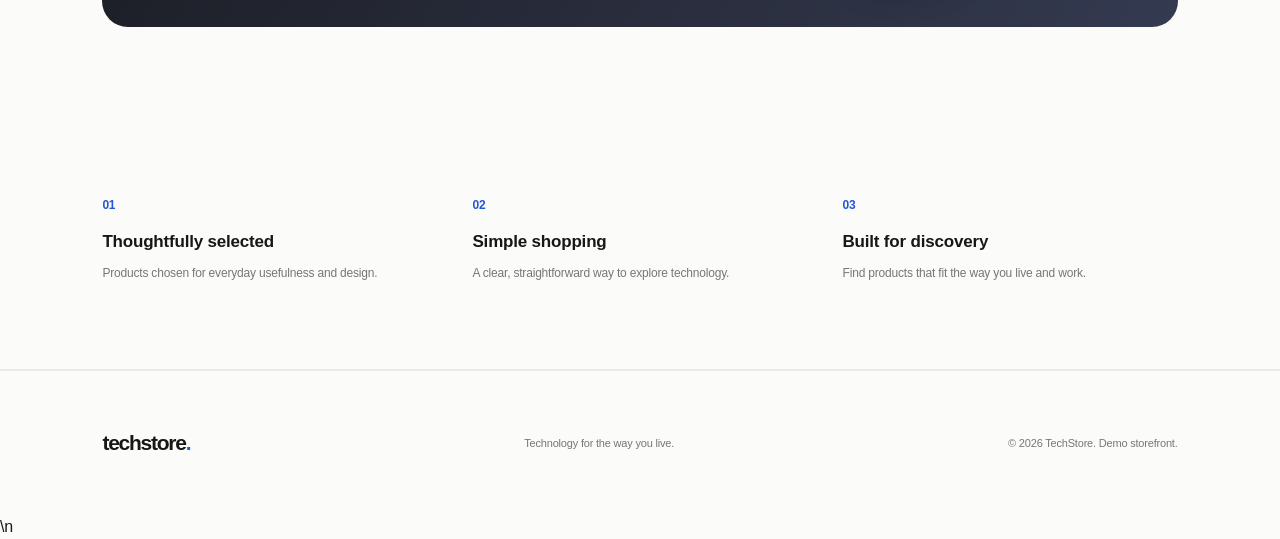
==== commit 48b35f2d: "Add Apple-inspired latest products carousel" ====
--- a/index.html
+++ b/index.html
@@ -193,6 +193,22 @@
             </button>
         </section>
 
+        <section class="latest-section" aria-labelledby="latest-title">
+            <div class="latest-heading">
+                <div>
+                    <span class="eyebrow">JUST ARRIVED AT TECHSTORE</span>
+                    <h2 id="latest-title">The latest. <span>Take a look at what’s new.</span></h2>
+                </div>
+                <div class="latest-controls">
+                    <button class="latest-arrow" id="latestPrev" type="button" aria-label="Previous products">‹</button>
+                    <button class="latest-arrow" id="latestNext" type="button" aria-label="Next products">›</button>
+                </div>
+            </div>
+            <div class="latest-track" id="latestTrack" aria-label="Latest products" tabindex="0">
+                <p class="latest-loading">Discovering the latest products…</p>
+            </div>
+        </section>
+
         <section id="products" class="section products-section">
             <div class="section-heading">
                 <div>
--- a/css/style.css
+++ b/css/style.css
@@ -1955,3 +1955,34 @@
     .product-description { font-size: 10px; }
     .premium-showcase, .premium-audio { padding: 30px 6%; }
 }
+
+
+/* Additional electronics category illustrations */
+.ribbon-tablet span {
+    width: 34px;
+    height: 46px;
+    border: 2px solid #777984;
+    border-radius: 6px;
+    background: linear-gradient(145deg, #e8edf7, #9baecb);
+    box-shadow: 5px 3px 0 -2px #c1cad8;
+}
+.ribbon-watch span {
+    width: 31px;
+    height: 31px;
+    border: 5px solid #697386;
+    border-radius: 10px;
+    background: linear-gradient(145deg, #dce6f4, #a7b6ce);
+    position: relative;
+}
+.ribbon-watch span::before,
+.ribbon-watch span::after {
+    content: "";
+    position: absolute;
+    left: 7px;
+    width: 8px;
+    height: 13px;
+    background: #aab5c7;
+    z-index: -1;
+}
+.ribbon-watch span::before { top: -16px; border-radius: 5px 5px 0 0; }
+.ribbon-watch span::after { bottom: -16px; border-radius: 0 0 5px 5px; }
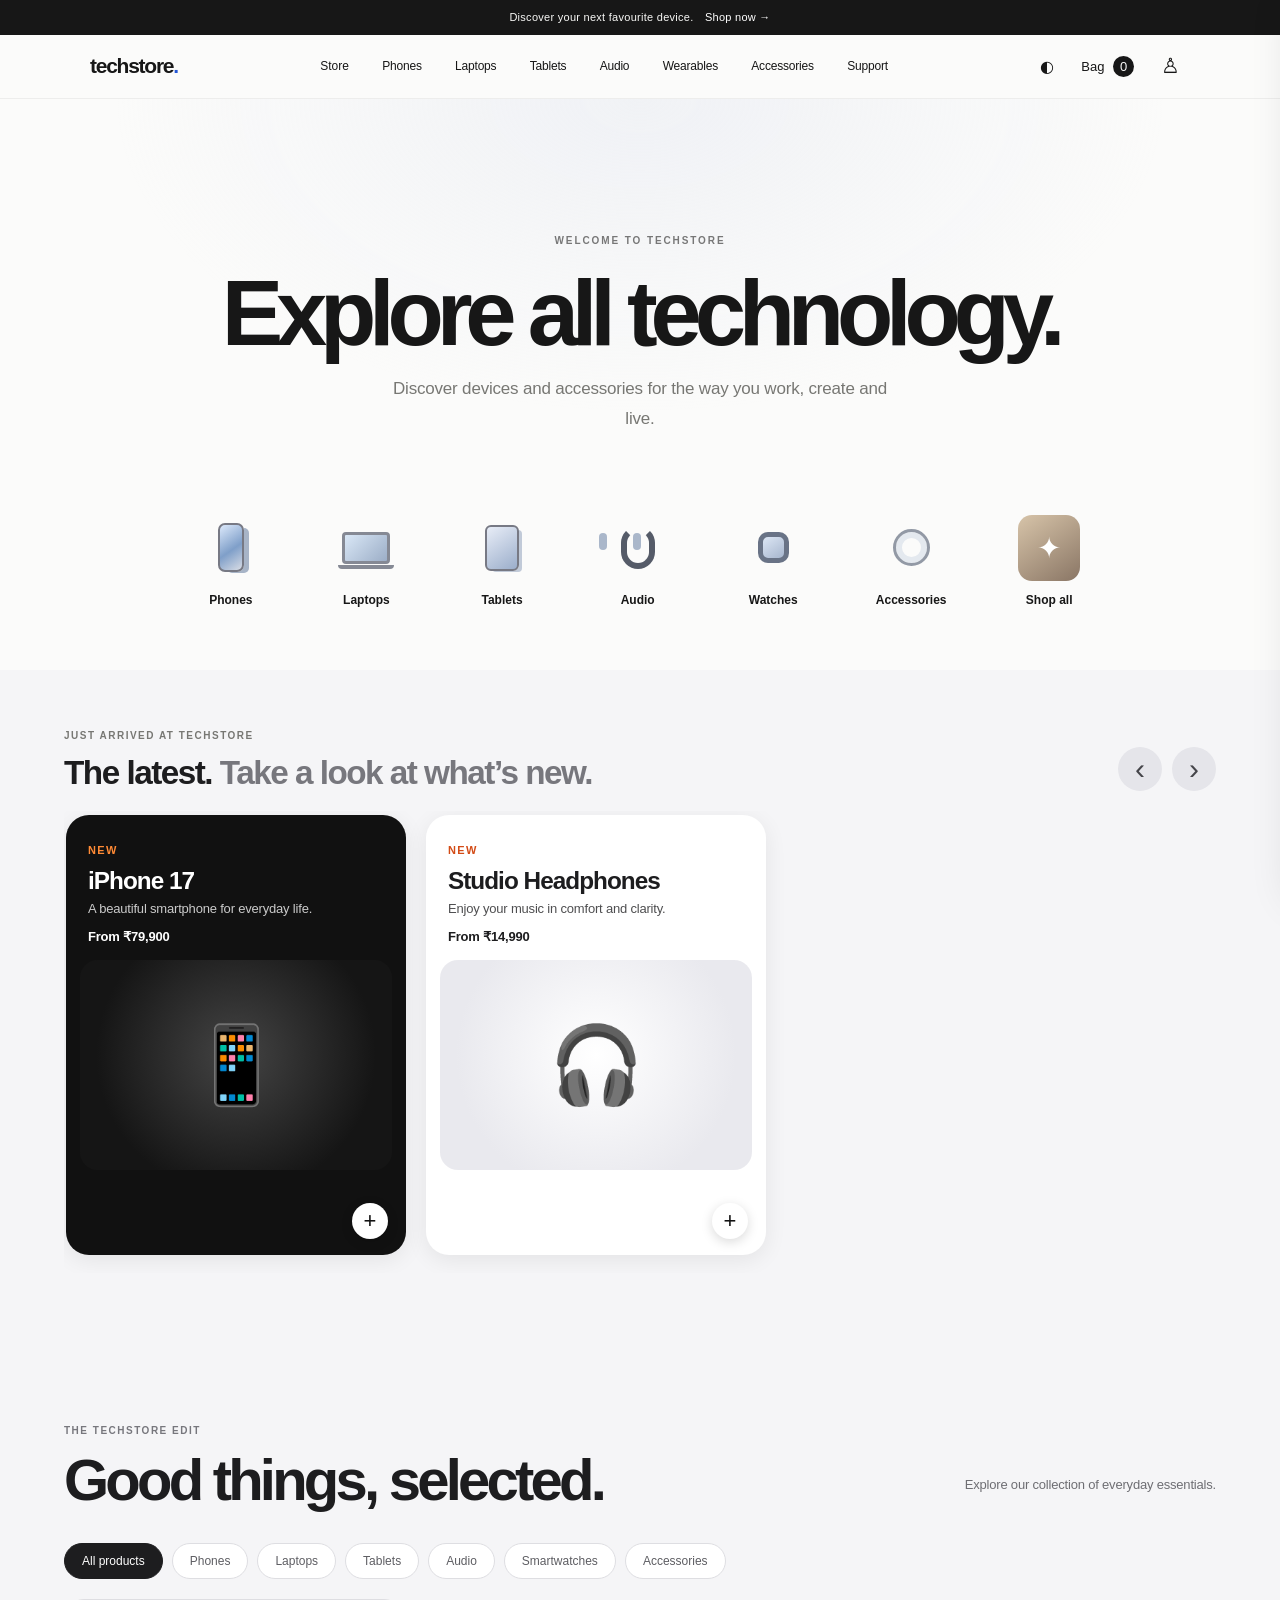
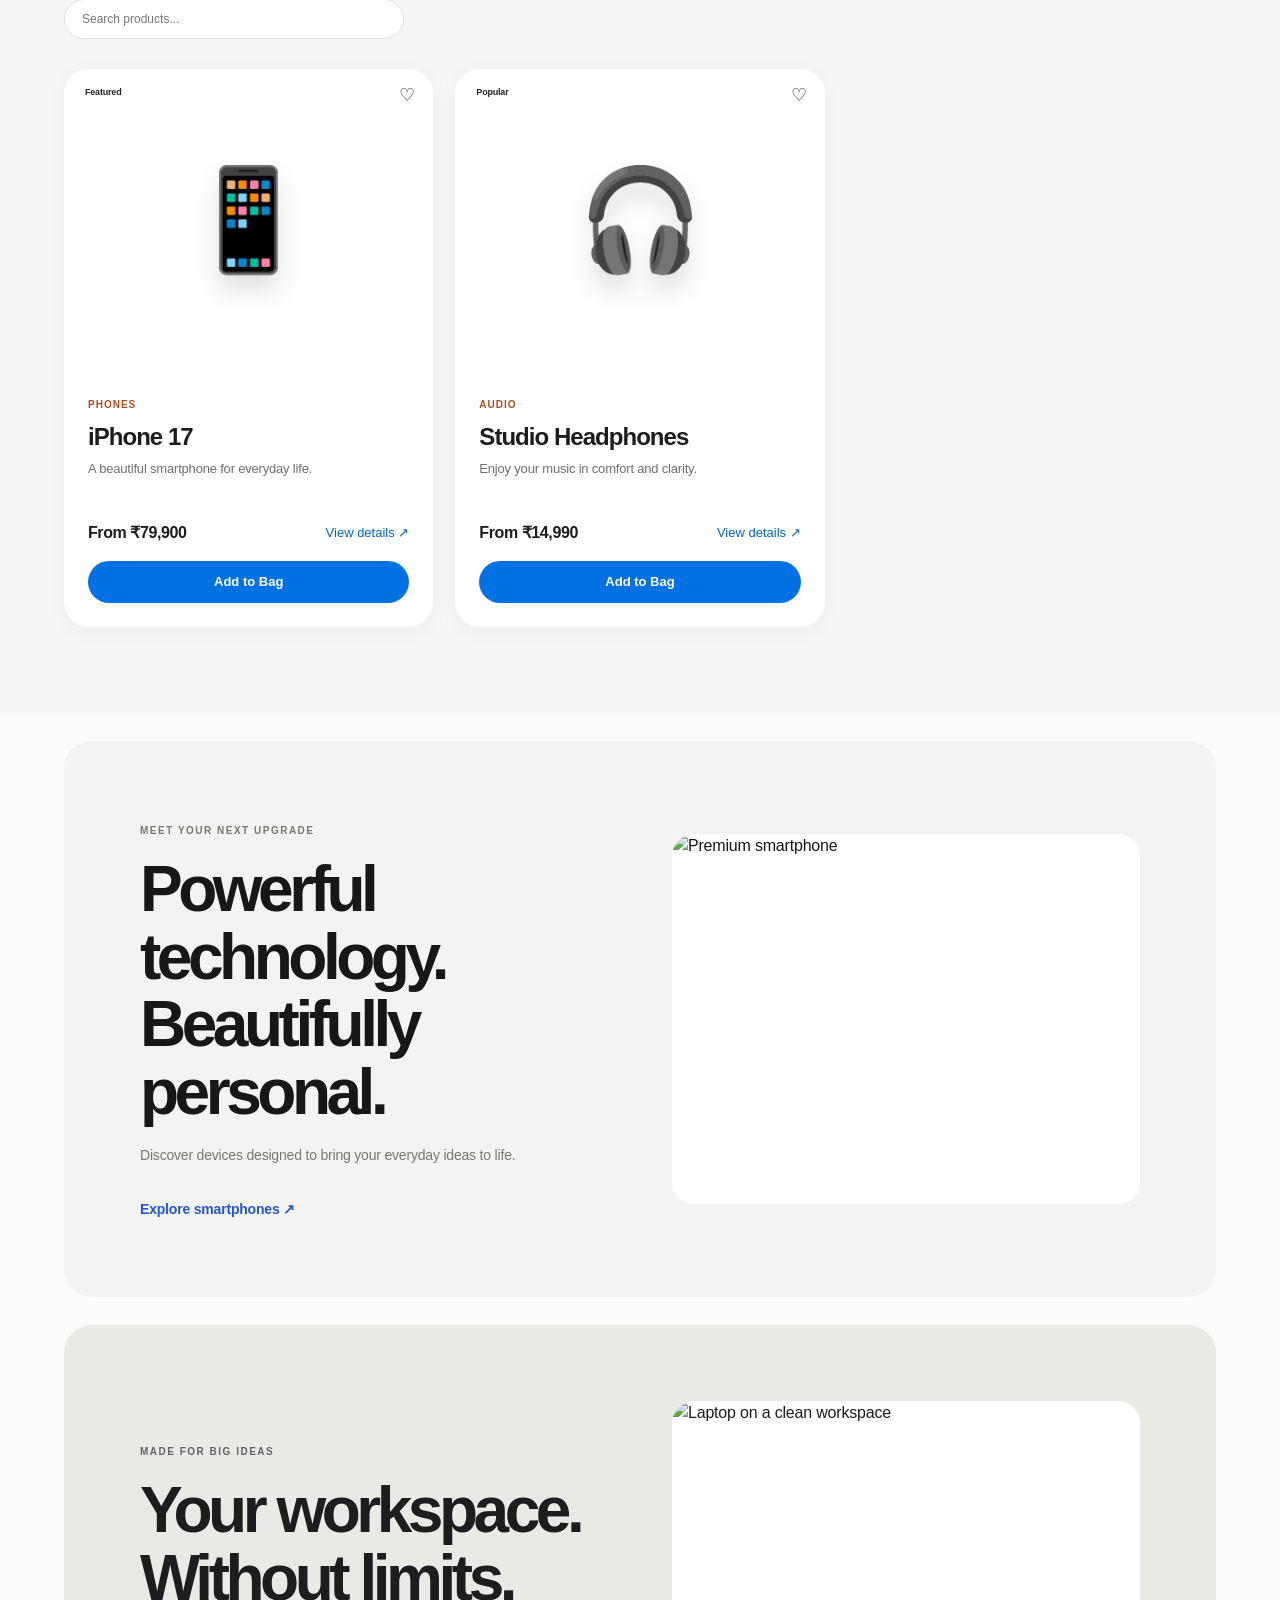
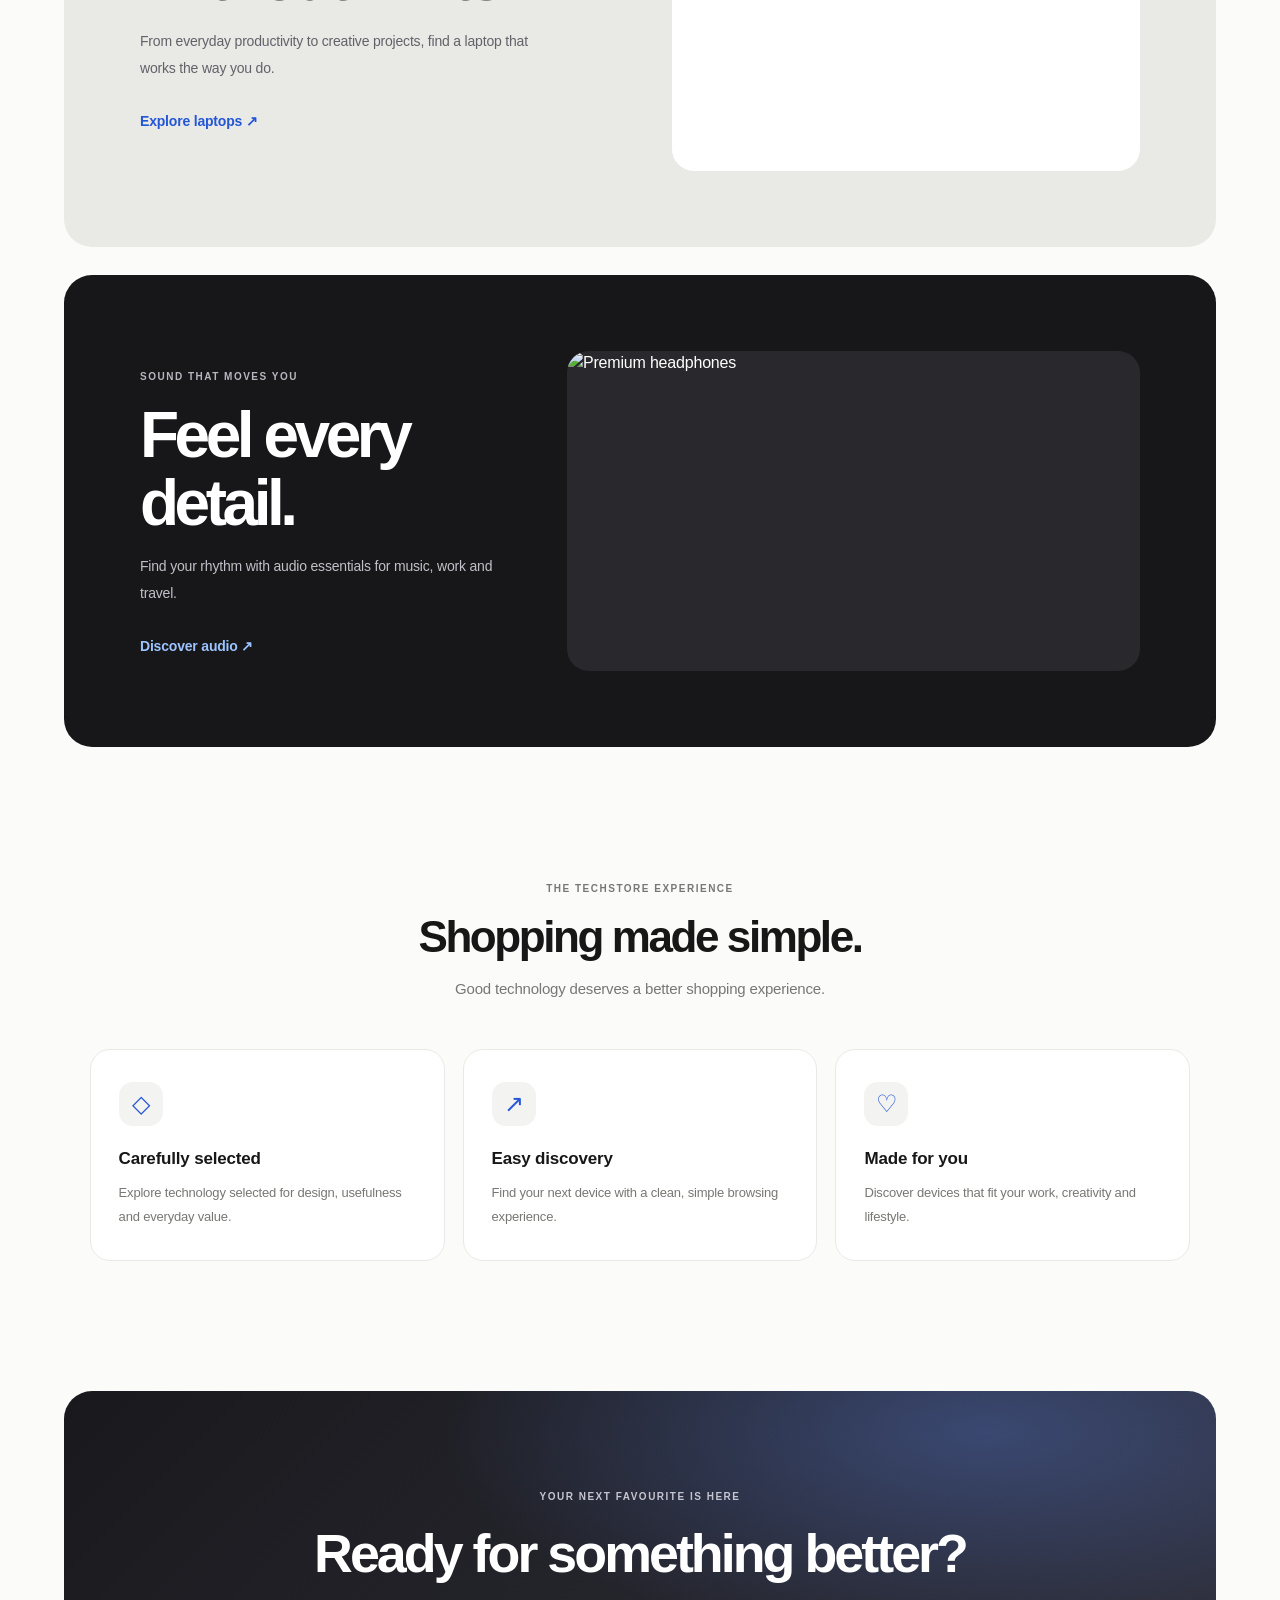
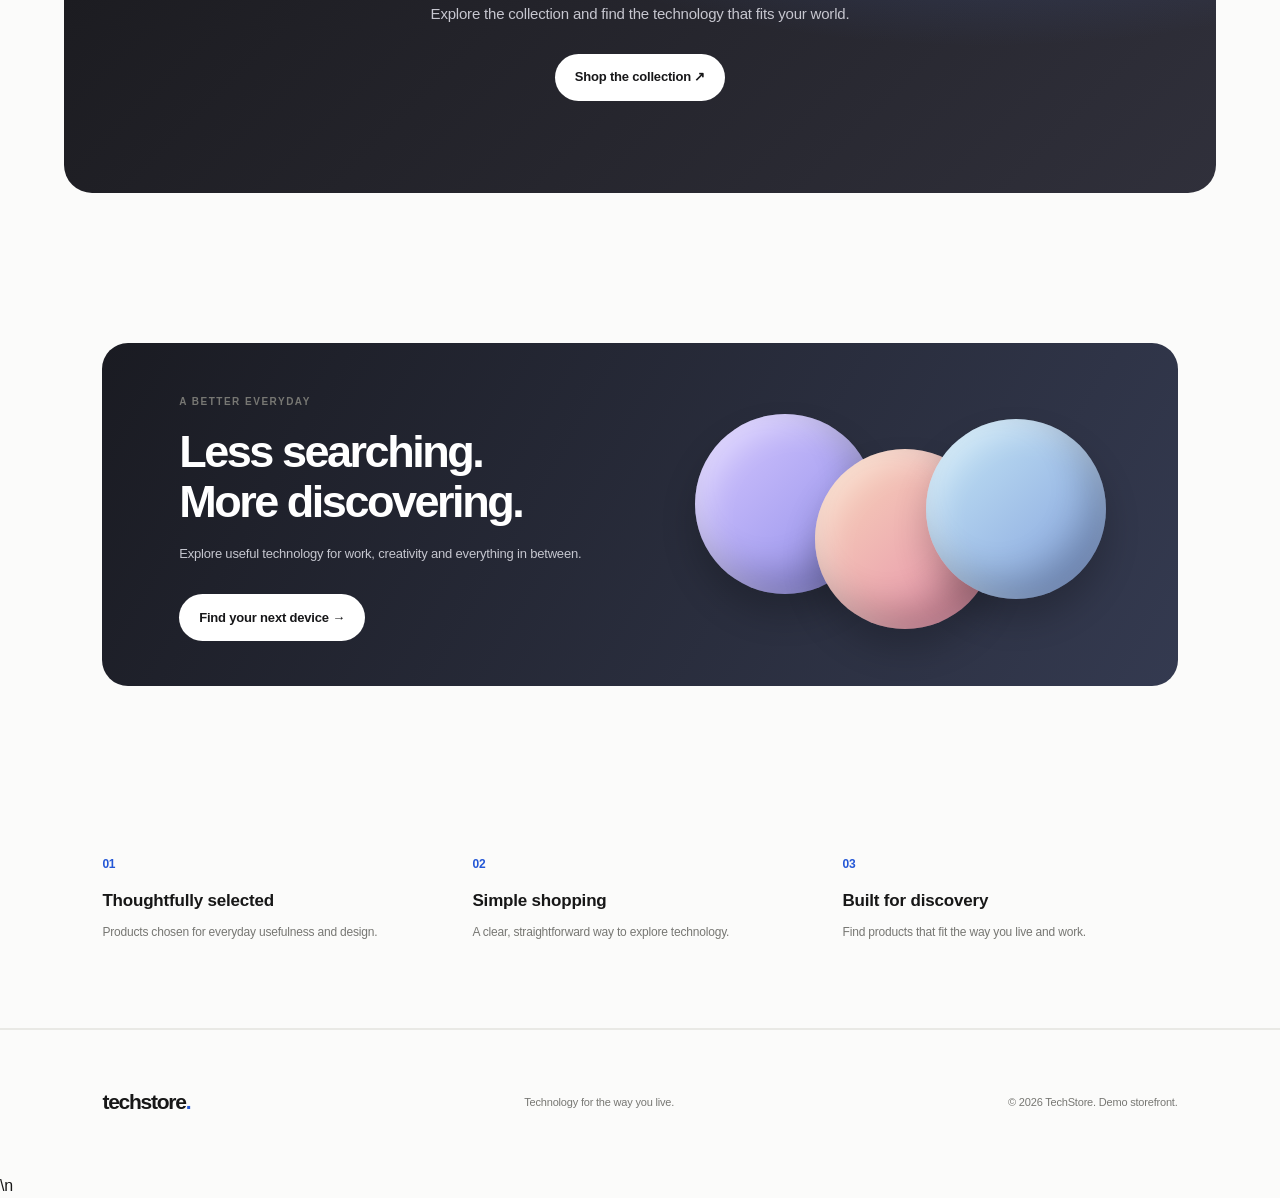
==== commit 774ab6bc: "Add dedicated Audio category navigation" ====
--- a/index.html
+++ b/index.html
@@ -105,7 +105,7 @@
                         <a href="#products" data-mega-category="Phones">Smartphones</a>
                         <a href="#products" data-mega-category="Laptops">Laptops</a>
                         <a href="#products" data-mega-category="Tablets">Tablets</a>
-                        <a href="#products" data-mega-category="Audio">Audio</a>
+                        <a href="/audio.html">Audio</a>
                         <a href="#products" data-mega-category="Smartwatches">Smartwatches</a>
                         <a href="#products" data-mega-category="Accessories">Computer accessories</a>
                     </div>
@@ -120,7 +120,7 @@
             <a href="#products" data-nav-category="Phones">Phones</a>
             <a href="#products" data-nav-category="Laptops">Laptops</a>
             <a href="#products" data-nav-category="Tablets">Tablets</a>
-            <a href="#products" data-nav-category="Audio">Audio</a>
+            <a href="/audio.html">Audio</a>
             <a href="#products" data-nav-category="Smartwatches">Wearables</a>
             <a href="#products" data-nav-category="Accessories">Accessories</a>
             <a href="#about">Support</a>
@@ -175,7 +175,7 @@
                 <span class="ribbon-art ribbon-tablet" aria-hidden="true"><span></span></span>
                 <strong>Tablets</strong>
             </button>
-            <button class="category-ribbon-item" data-category="Audio" type="button">
+            <button class="category-ribbon-item" data-category="Audio" data-open-audio type="button">
                 <span class="ribbon-art ribbon-audio" aria-hidden="true"><span></span></span>
                 <strong>Audio</strong>
             </button>
--- a/css/style.css
+++ b/css/style.css
@@ -1986,3 +1986,240 @@
 }
 .ribbon-watch span::before { top: -16px; border-radius: 5px 5px 0 0; }
 .ribbon-watch span::after { bottom: -16px; border-radius: 0 0 5px 5px; }
+
+
+/* Apple-inspired latest products carousel */
+.latest-section {
+    padding: 76px max(5vw, 24px) 88px;
+    background: #f5f5f7;
+    color: #1d1d1f;
+    overflow: hidden;
+}
+.latest-heading {
+    max-width: 1440px;
+    margin: 0 auto 26px;
+    display: flex;
+    align-items: end;
+    justify-content: space-between;
+    gap: 24px;
+}
+.latest-heading h2 {
+    margin: 8px 0 0;
+    font-size: clamp(28px, 3.2vw, 42px);
+    line-height: 1.12;
+    letter-spacing: -.045em;
+    font-weight: 700;
+}
+.latest-heading h2 span { color: #77777d; font-weight: 600; }
+.latest-controls { display: flex; gap: 10px; flex-shrink: 0; }
+.latest-arrow {
+    width: 44px; height: 44px; border: 0; border-radius: 50%;
+    background: #e5e5ea; color: #45454a; font-size: 30px;
+    line-height: 1; cursor: pointer; transition: background .2s, transform .2s;
+}
+.latest-arrow:hover { background: #d4d4da; transform: scale(1.05); }
+.latest-track {
+    max-width: 1440px; margin: 0 auto; display: flex; gap: 20px;
+    overflow-x: auto; overscroll-behavior-inline: contain;
+    scroll-snap-type: x mandatory; scroll-behavior: smooth;
+    scrollbar-width: none; padding: 4px 2px 18px;
+}
+.latest-track::-webkit-scrollbar { display: none; }
+.latest-card {
+    flex: 0 0 clamp(290px, 31vw, 410px); min-height: 500px;
+    position: relative; display: flex; flex-direction: column;
+    overflow: hidden; border-radius: 28px; scroll-snap-align: start;
+    background: #fff; color: #1d1d1f;
+    box-shadow: 0 5px 22px rgba(0,0,0,.075);
+    transition: transform .25s, box-shadow .25s;
+}
+.latest-card:nth-child(3n + 1) { background: #111; color: #fff; }
+.latest-card:hover { transform: translateY(-4px); box-shadow: 0 12px 30px rgba(0,0,0,.12); }
+.latest-card-copy { padding: 28px 28px 0; position: relative; z-index: 1; }
+.latest-kicker { color: #d34b16; font-size: 11px; font-weight: 700; letter-spacing: .12em; text-transform: uppercase; }
+.latest-card:nth-child(3n + 1) .latest-kicker { color: #ff8a35; }
+.latest-card h3 { margin: 9px 0 8px; font-size: clamp(25px, 2.2vw, 31px); line-height: 1.08; letter-spacing: -.04em; }
+.latest-card p { margin: 0; font-size: 15px; line-height: 1.5; color: inherit; opacity: .78; }
+.latest-price { display: block; margin-top: 10px; font-size: 14px; font-weight: 600; }
+.latest-image-wrap {
+    flex: 1; min-height: 270px; margin: 18px 18px 16px;
+    display: flex; align-items: center; justify-content: center;
+    overflow: hidden; border-radius: 18px;
+}
+.latest-image-wrap img {
+    width: 100%; height: 100%; max-height: 330px; object-fit: contain;
+    mix-blend-mode: multiply; transition: transform .45s;
+}
+.latest-card:nth-child(3n + 1) .latest-image-wrap img { mix-blend-mode: normal; }
+.latest-card:hover .latest-image-wrap img { transform: scale(1.045); }
+.latest-placeholder {
+    width: 100%; height: 100%; min-height: 250px; display: grid;
+    place-items: center; font-size: 100px;
+    background: radial-gradient(circle at 50% 45%, #fff 0, #e9e9ee 72%);
+}
+.latest-card:nth-child(3n + 1) .latest-placeholder {
+    background: radial-gradient(circle at 50% 45%, #444 0, #151515 72%);
+}
+.latest-add {
+    position: absolute; right: 24px; bottom: 22px; z-index: 2;
+    width: 42px; height: 42px; border: 0; border-radius: 50%;
+    background: #fff; color: #111; font-size: 25px; cursor: pointer;
+    box-shadow: 0 3px 12px rgba(0,0,0,.15);
+}
+.latest-add:hover { transform: scale(1.06); }
+.latest-loading { padding: 24px; color: #777; }
+@media (max-width: 700px) {
+    .latest-section { padding: 52px 18px 60px; }
+    .latest-heading { align-items: start; }
+    .latest-heading h2 { font-size: 29px; max-width: 290px; }
+    .latest-heading h2 span { display: block; margin-top: 4px; }
+    .latest-controls { gap: 6px; }
+    .latest-arrow { width: 38px; height: 38px; font-size: 26px; }
+    .latest-track { gap: 14px; margin-right: -18px; padding-right: 18px; }
+    .latest-card { flex-basis: min(84vw, 350px); min-height: 455px; border-radius: 23px; }
+    .latest-card-copy { padding: 23px 22px 0; }
+    .latest-image-wrap { min-height: 235px; }
+}
+
+
+/* Apple-inspired latest product cards and product detail page */
+.latest-card { cursor: pointer; }
+.latest-card:focus-visible { outline: 3px solid #1769e0; outline-offset: 3px; }
+.latest-card-copy { pointer-events: none; }
+.latest-add { pointer-events: auto; }
+.latest-card:nth-child(3n + 2) .latest-image-wrap img,
+.latest-card:nth-child(3n) .latest-image-wrap img { mix-blend-mode: normal; }
+.latest-card:nth-child(3n + 1) .latest-image-wrap { background: #111; }
+.latest-card:nth-child(3n + 2) .latest-image-wrap { background: #fff; }
+.latest-card:nth-child(3n) .latest-image-wrap { background: #080808; }
+.latest-card:nth-child(3n) { background: #050505; color: #fff; }
+.latest-card:nth-child(3n) .latest-kicker { color: #ff8a35; }
+.latest-image-wrap img { object-fit: contain; }
+
+.product-detail-page { background: #fff; color: #1d1d1f; }
+.detail-header { position: relative; }
+.detail-nav { display: flex; gap: 28px; color: #666; font-size: 14px; }
+.product-detail-main { max-width: 1240px; margin: 0 auto; padding: 34px 28px 90px; }
+.detail-back { display: inline-block; color: #6e6e73; font-size: 14px; margin-bottom: 28px; }
+.product-detail-layout { display: grid; grid-template-columns: minmax(0, 1.1fr) minmax(340px, .9fr); gap: 64px; align-items: start; }
+.detail-image-stage { min-height: 570px; border-radius: 28px; background: #f5f5f7; display: grid; place-items: center; padding: 36px; overflow: hidden; }
+.detail-product-image { width: 100%; height: 500px; object-fit: contain; }
+.detail-image-fallback { min-height: 300px; display: grid; place-items: center; color: #777; font-size: 28px; }
+.detail-product-copy { padding: 28px 0; }
+.detail-eyebrow { color: #c44c1b; text-transform: uppercase; letter-spacing: .12em; font-size: 11px; font-weight: 700; }
+.detail-product-copy h1 { font-size: clamp(34px, 4vw, 54px); line-height: 1.06; letter-spacing: -.045em; margin: 12px 0; }
+.detail-brand { color: #777; margin: 0 0 20px; }
+.detail-price-row { display: flex; align-items: center; gap: 12px; margin-top: 24px; }
+.detail-price-row strong { font-size: 27px; }
+.detail-discount { background: #e8f5eb; color: #18763a; padding: 5px 9px; border-radius: 6px; font-size: 12px; font-weight: 700; }
+.detail-tax-note { color: #777; font-size: 13px; margin-top: 4px; }
+.detail-description { font-size: 16px; line-height: 1.8; margin: 28px 0; white-space: pre-line; }
+.detail-stock { color: #16803c; font-size: 14px; margin: 18px 0; }
+.detail-stock.out-of-stock { color: #bd3030; }
+.detail-add-button { width: 100%; min-height: 54px; border: 0; border-radius: 28px; background: #1769e0; color: #fff; font-weight: 650; cursor: pointer; }
+.detail-add-button:disabled { opacity: .55; cursor: not-allowed; }
+.detail-specs { margin-top: 42px; border-top: 1px solid #e7e7eb; padding-top: 24px; }
+.detail-specs h2 { font-size: 21px; margin: 0 0 16px; }
+.detail-specs dl { margin: 0; }
+.detail-specs dl div { display: flex; justify-content: space-between; gap: 18px; padding: 12px 0; border-bottom: 1px solid #eee; font-size: 14px; }
+.detail-specs dt { color: #777; }
+.detail-specs dd { margin: 0; text-align: right; }
+.detail-loading, .detail-error { padding: 60px 20px; text-align: center; color: #666; }
+.detail-error h1 { color: #222; }
+.detail-error a { color: #1769e0; }
+.detail-footer { text-align: center; padding: 30px; background: #f5f5f7; color: #777; font-size: 13px; }
+@media (max-width: 760px) {
+  .detail-nav { display: none; }
+  .product-detail-main { padding: 24px 18px 60px; }
+  .product-detail-layout { grid-template-columns: 1fr; gap: 20px; }
+  .detail-image-stage { min-height: 350px; border-radius: 20px; }
+  .detail-product-image { height: 310px; }
+  .detail-product-copy { padding-top: 8px; }
+  .detail-product-copy h1 { font-size: 36px; }
+}
+
+/* Apple-inspired TechStore all-products collection */
+.products-section { background: #f5f5f7; color: #1d1d1f; }
+.products-section .section-heading h2 { font-size: clamp(38px, 5vw, 58px); letter-spacing: -.065em; line-height: 1; font-weight: 750; }
+.products-section .section-heading > p { color: #6e6e73; }
+.products-section .eyebrow { color: #77777d; }
+.product-controls { display: block; margin: 34px 0 30px; }
+.filter-buttons { display: flex; flex-wrap: wrap; gap: 9px; margin-bottom: 20px; }
+.filter-button { padding: 10px 17px; border: 1px solid #dedee2; border-radius: 24px; background: #fff; color: #5e5e63; font-size: 12px; transition: background .2s, color .2s, border-color .2s; }
+.filter-button:hover { border-color: #1d1d1f; color: #1d1d1f; }
+.filter-button.active { border-color: #1d1d1f; background: #1d1d1f; color: #fff; }
+.search-input { width: min(100%, 340px); border-radius: 24px; background: #fff; border-color: #dedee2; }
+.product-grid { grid-template-columns: repeat(3, minmax(0, 1fr)); gap: 22px; }
+.apple-product-card { border: 0; border-radius: 25px; background: #fff; box-shadow: 0 4px 20px rgba(0,0,0,.045); cursor: pointer; }
+.apple-product-card:hover { transform: translateY(-5px); box-shadow: 0 14px 34px rgba(0,0,0,.09); }
+.apple-product-card:focus-visible { outline: 3px solid #1769e0; outline-offset: 3px; }
+.apple-product-art { height: 300px; margin: 0; background: #fff; padding: 22px; }
+.apple-product-art .product-image { width: 100%; height: 100%; object-fit: contain; mix-blend-mode: multiply; transition: transform .35s; }
+.apple-product-card:hover .product-image { transform: scale(1.045); }
+.apple-product-art .product-emoji { font-size: 100px; }
+.apple-product-info { padding: 22px 24px 24px; }
+.apple-product-info .product-category { color: #b44b20; text-transform: uppercase; letter-spacing: .1em; font-size: 10px; font-weight: 700; }
+.apple-product-info h3 { margin: 8px 0; font-size: 24px; letter-spacing: -.04em; line-height: 1.15; }
+.apple-product-info .product-description { min-height: 42px; color: #6e6e73; font-size: 13px; line-height: 1.55; }
+.apple-product-footer { display: flex; align-items: center; justify-content: space-between; gap: 12px; margin-top: 20px; }
+.apple-product-footer .product-price { font-size: 16px; }
+.apple-details-link { border: 0; padding: 0; background: transparent; color: #06c; font-size: 13px; cursor: pointer; }
+.apple-details-link:hover { text-decoration: underline; }
+.apple-buy-button { width: 100%; min-height: 42px; margin-top: 16px; border: 0; border-radius: 22px; background: #0071e3; color: #fff; font-size: 13px; font-weight: 650; cursor: pointer; }
+.apple-buy-button:hover { background: #0077ed; }
+.apple-buy-button:disabled { background: #a5a5aa; cursor: not-allowed; }
+@media (max-width: 1050px) {
+  .product-grid { grid-template-columns: repeat(2, minmax(0, 1fr)); }
+  .apple-product-art { height: 260px; }
+}
+@media (max-width: 650px) {
+  .products-section .section-heading h2 { font-size: 40px; }
+  .filter-buttons { overflow-x: auto; flex-wrap: nowrap; padding-bottom: 8px; }
+  .filter-button { flex: 0 0 auto; }
+  .product-grid { grid-template-columns: 1fr; gap: 16px; }
+  .apple-product-art { height: 280px; }
+  .apple-product-info { padding: 19px; }
+}
+
+/* Compact latest-products carousel sizing */
+.latest-section { padding-top: 52px; padding-bottom: 58px; }
+.latest-heading { margin-bottom: 20px; }
+.latest-heading h2 { font-size: clamp(27px, 2.6vw, 36px); }
+.latest-card {
+  flex-basis: clamp(250px, 28vw, 340px);
+  height: 440px;
+  min-height: 440px;
+  border-radius: 23px;
+}
+.latest-card-copy { padding: 22px 22px 0; }
+.latest-card h3 { font-size: clamp(22px, 1.9vw, 27px); margin: 7px 0 6px; }
+.latest-card p {
+  font-size: 13px;
+  line-height: 1.42;
+  display: -webkit-box;
+  -webkit-box-orient: vertical;
+  -webkit-line-clamp: 3;
+  line-clamp: 3;
+  overflow: hidden;
+}
+.latest-price { margin-top: 8px; font-size: 13px; }
+.latest-image-wrap {
+  flex: 1 1 auto;
+  min-height: 0;
+  height: 210px;
+  max-height: 210px;
+  margin: 14px 14px 14px;
+}
+.latest-image-wrap img { max-height: 210px; }
+.latest-placeholder { min-height: 180px; font-size: 76px; }
+.latest-add { width: 36px; height: 36px; right: 18px; bottom: 16px; font-size: 22px; }
+@media (max-width: 700px) {
+  .latest-section { padding: 40px 16px 46px; }
+  .latest-heading h2 { font-size: 27px; }
+  .latest-card { flex-basis: min(78vw, 310px); height: 400px; min-height: 400px; border-radius: 20px; }
+  .latest-card-copy { padding: 19px 18px 0; }
+  .latest-card h3 { font-size: 23px; }
+  .latest-card p { font-size: 12px; -webkit-line-clamp: 3; line-clamp: 3; }
+  .latest-image-wrap { height: 190px; max-height: 190px; margin: 12px; }
+  .latest-image-wrap img { max-height: 190px; }
+}
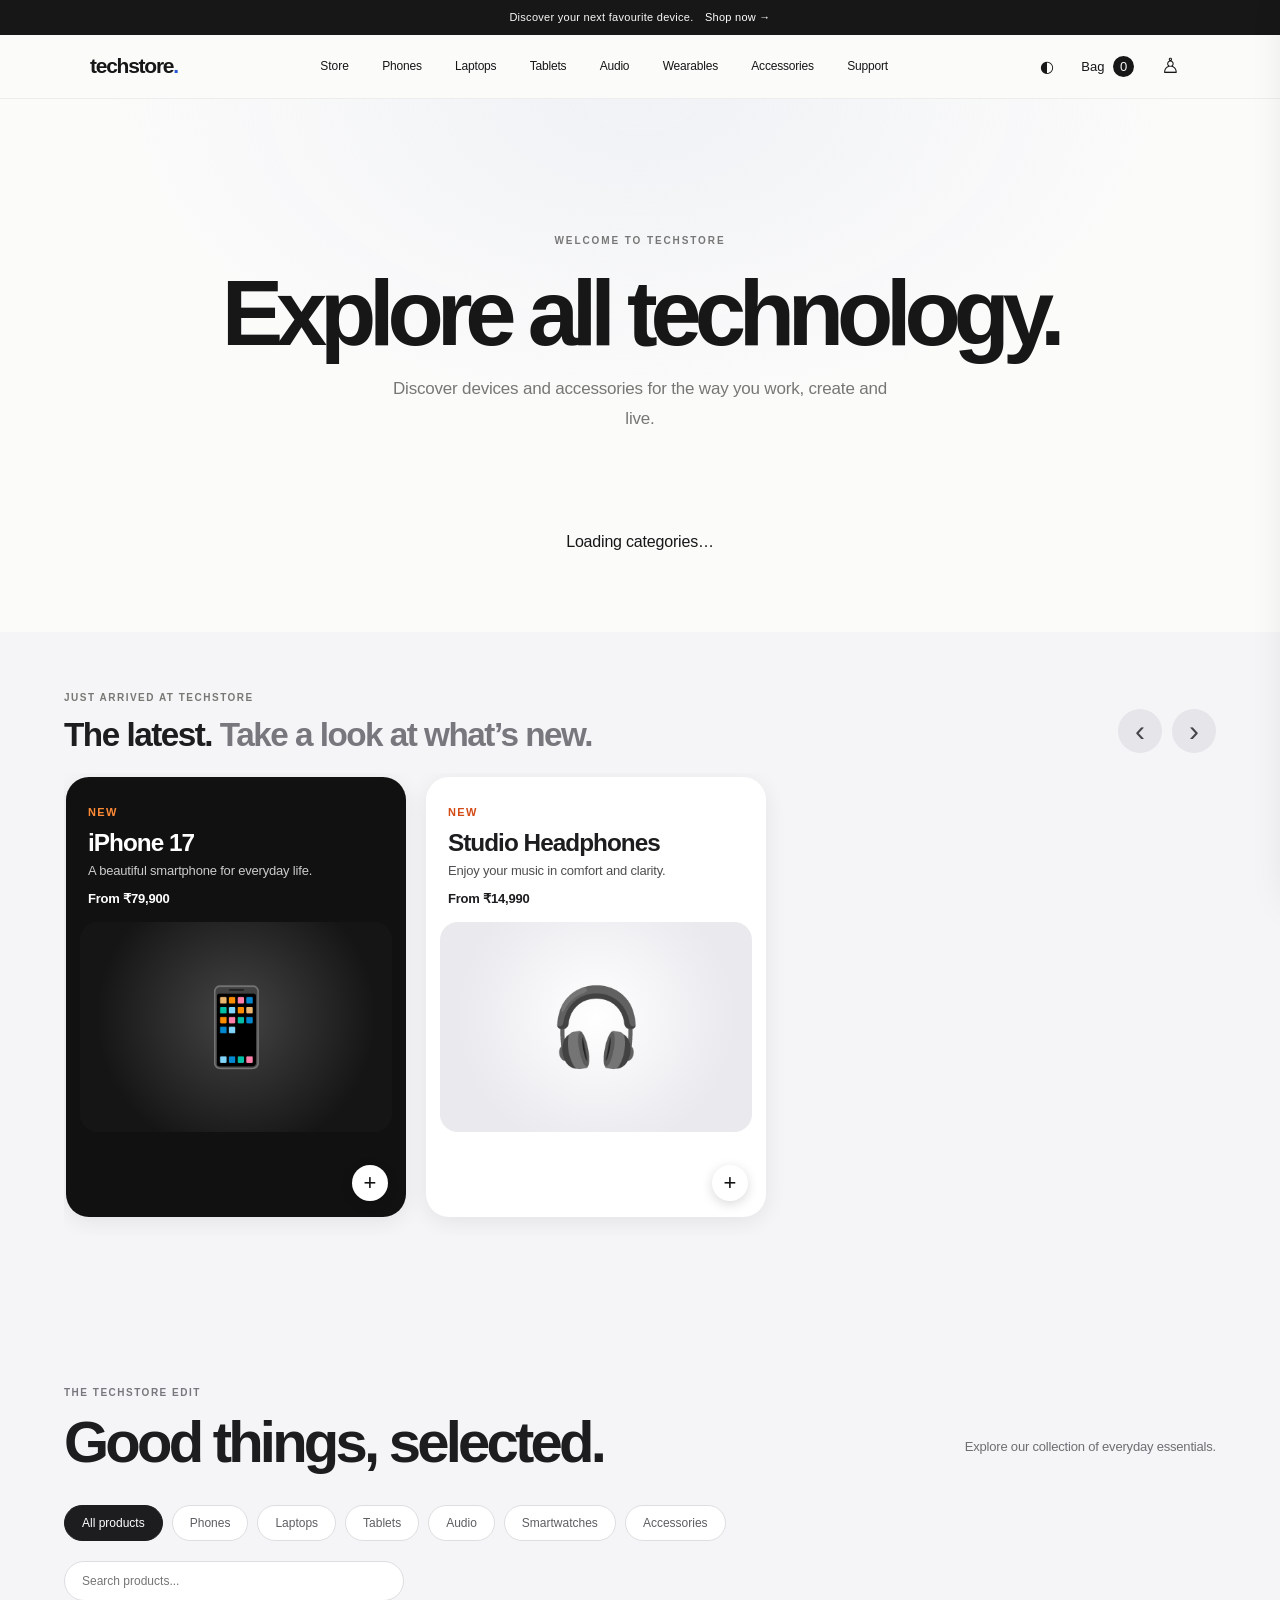
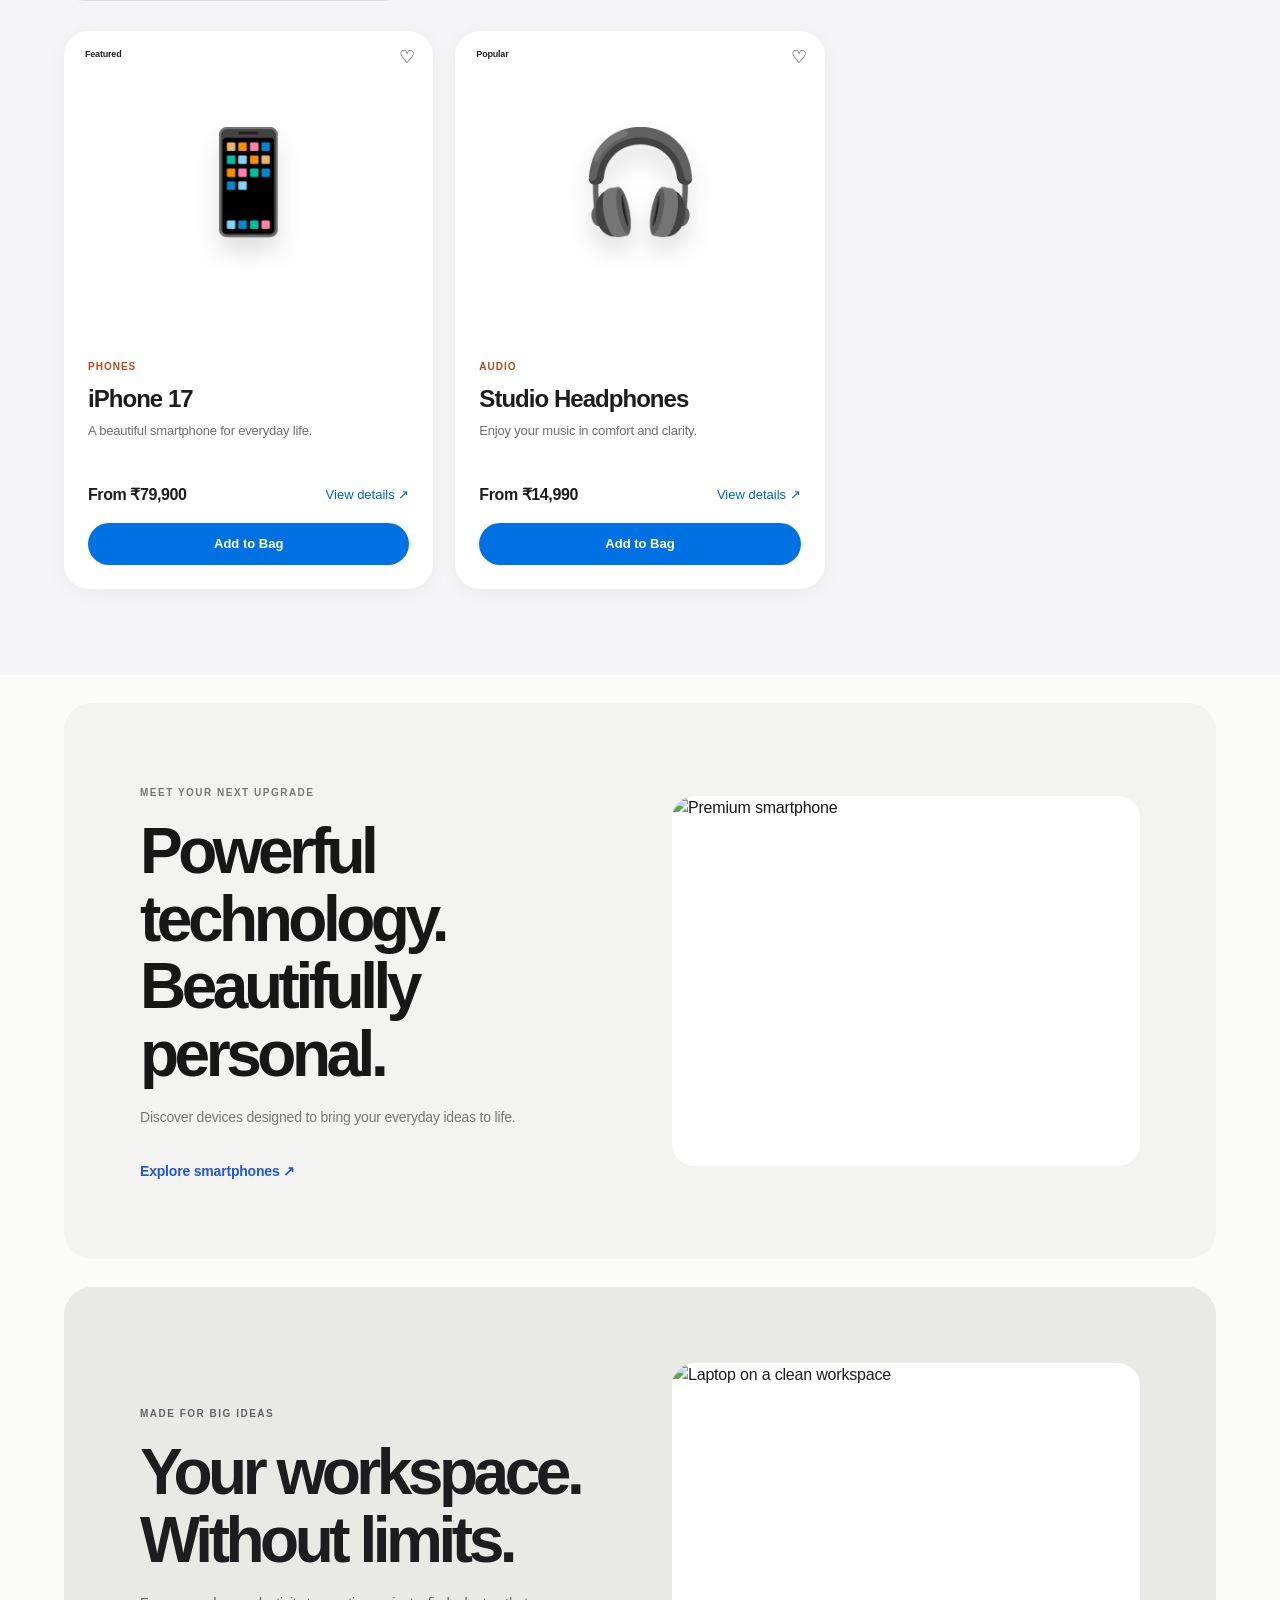
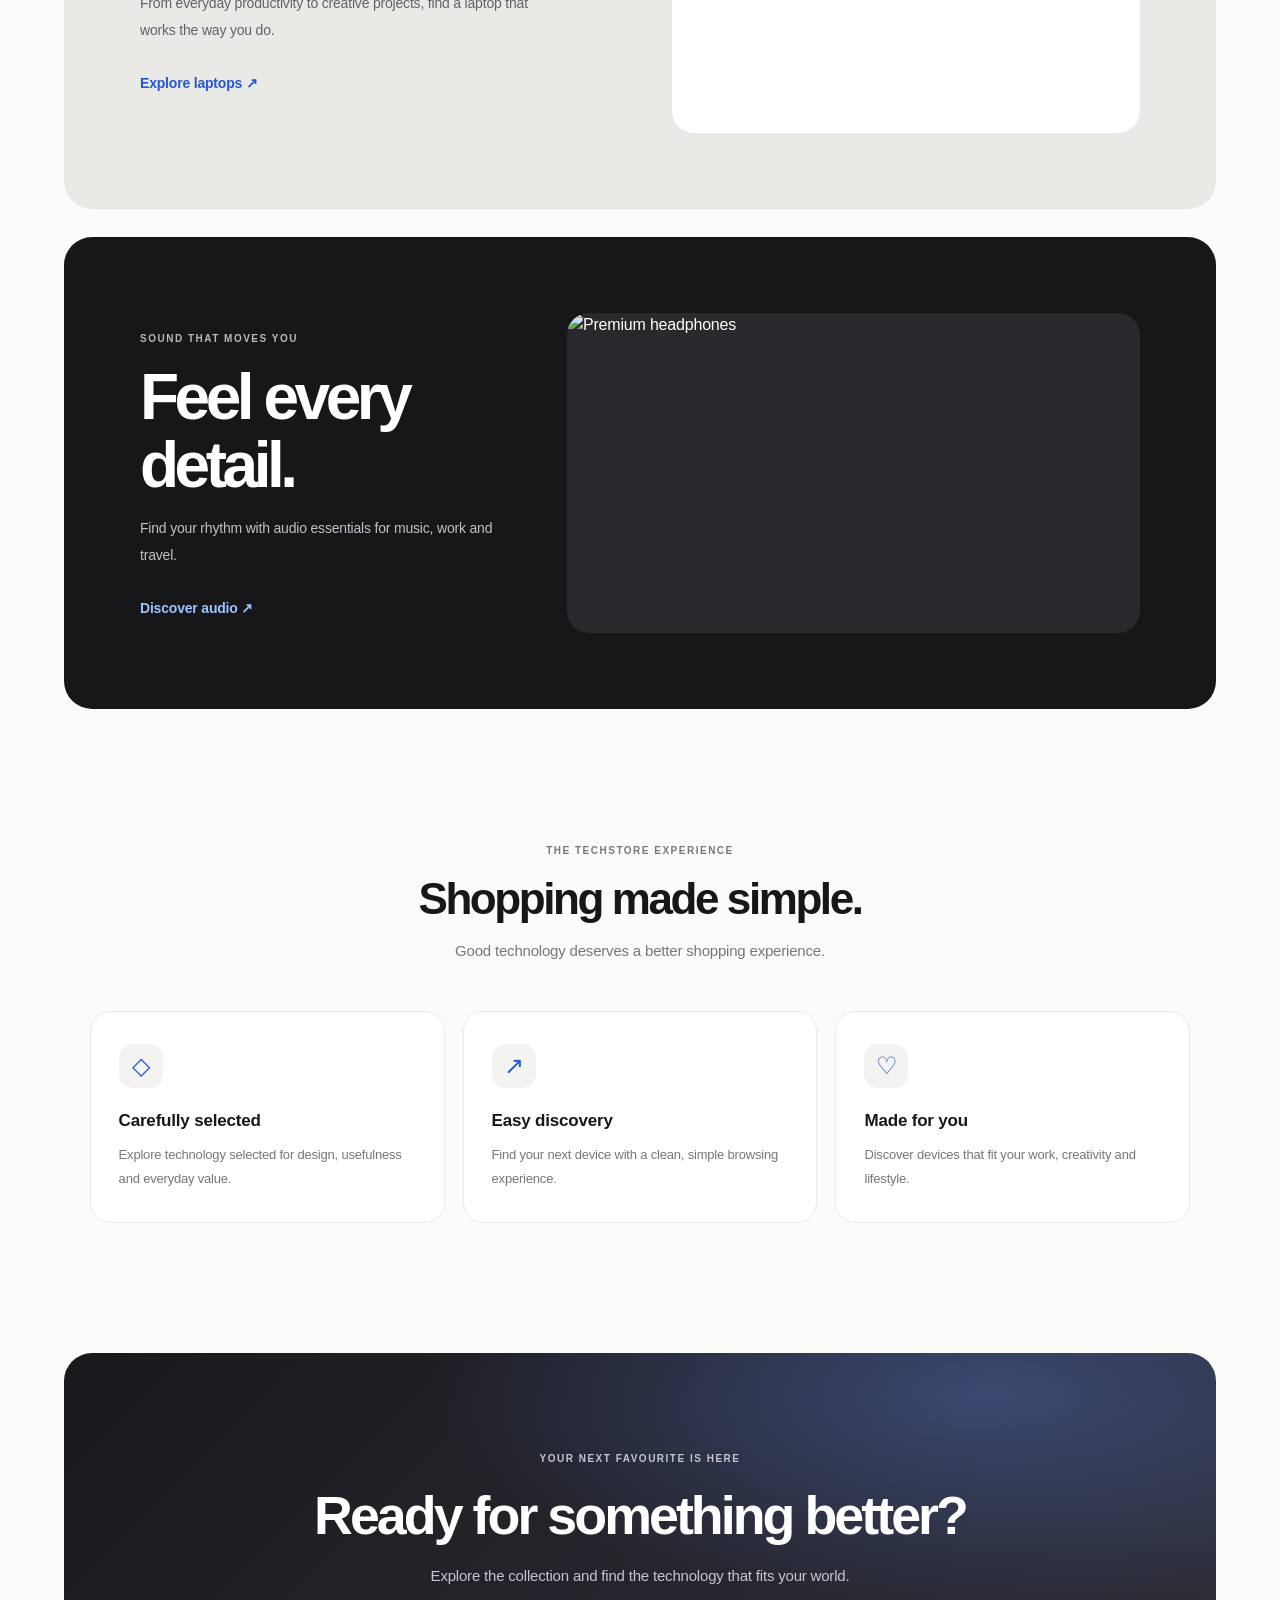
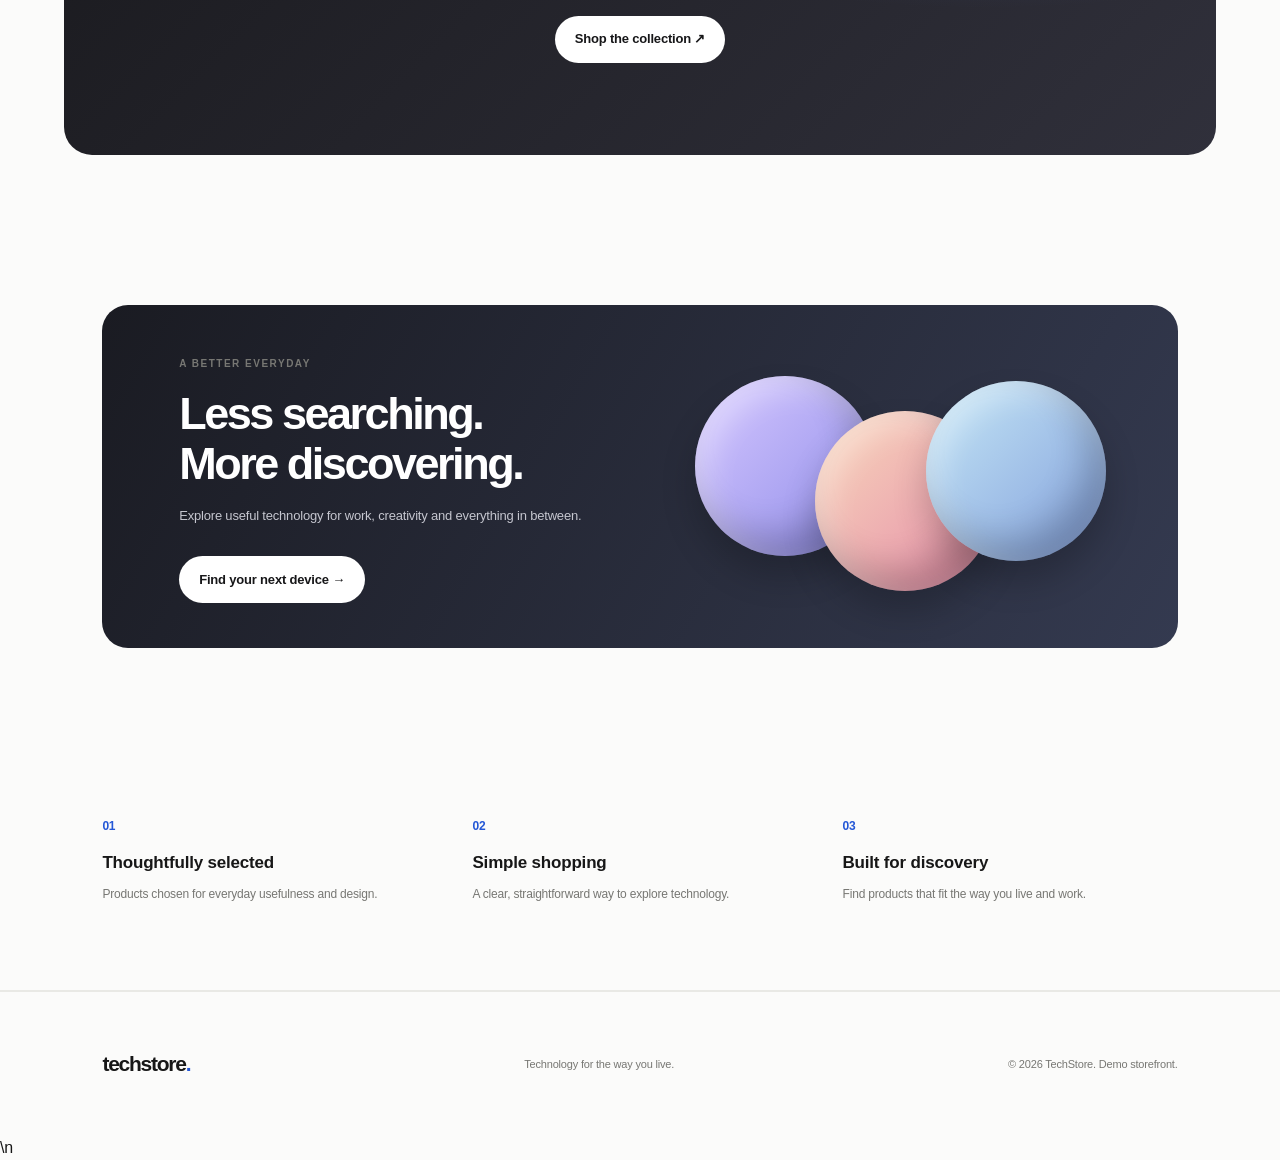
==== commit 6bba8c0f: "Render category ribbon from Admin category records" ====
--- a/index.html
+++ b/index.html
@@ -97,17 +97,17 @@
                 <div class="store-mega-menu" id="storeMegaMenu">
                     <div class="mega-column mega-featured">
                         <span class="mega-kicker">Explore TechStore</span>
-                        <a href="#products" class="mega-feature-title">Shop all products</a>
+                        <a href="/category.html?category=All" class="mega-feature-title">Shop all products</a>
                         <a href="#categories">Explore all categories</a>
                     </div>
                     <div class="mega-column">
                         <span class="mega-kicker">Shop by category</span>
-                        <a href="#products" data-mega-category="Phones">Smartphones</a>
-                        <a href="#products" data-mega-category="Laptops">Laptops</a>
-                        <a href="#products" data-mega-category="Tablets">Tablets</a>
+                        <a href="/category.html?category=Phones" data-mega-category="Phones">Smartphones</a>
+                        <a href="/category.html?category=Laptops" data-mega-category="Laptops">Laptops</a>
+                        <a href="/category.html?category=Tablets" data-mega-category="Tablets">Tablets</a>
                         <a href="/audio.html">Audio</a>
-                        <a href="#products" data-mega-category="Smartwatches">Smartwatches</a>
-                        <a href="#products" data-mega-category="Accessories">Computer accessories</a>
+                        <a href="/category.html?category=Smartwatches" data-mega-category="Smartwatches">Smartwatches</a>
+                        <a href="/category.html?category=Accessories" data-mega-category="Accessories">Computer accessories</a>
                     </div>
                     <div class="mega-column">
                         <span class="mega-kicker">Your TechStore</span>
@@ -117,12 +117,12 @@
                     </div>
                 </div>
             </div>
-            <a href="#products" data-nav-category="Phones">Phones</a>
-            <a href="#products" data-nav-category="Laptops">Laptops</a>
-            <a href="#products" data-nav-category="Tablets">Tablets</a>
+            <a href="/category.html?category=Phones" data-nav-category="Phones">Phones</a>
+            <a href="/category.html?category=Laptops" data-nav-category="Laptops">Laptops</a>
+            <a href="/category.html?category=Tablets" data-nav-category="Tablets">Tablets</a>
             <a href="/audio.html">Audio</a>
-            <a href="#products" data-nav-category="Smartwatches">Wearables</a>
-            <a href="#products" data-nav-category="Accessories">Accessories</a>
+            <a href="/category.html?category=Smartwatches" data-nav-category="Smartwatches">Wearables</a>
+            <a href="/category.html?category=Accessories" data-nav-category="Accessories">Accessories</a>
             <a href="#about">Support</a>
         </nav>
 
@@ -162,35 +162,8 @@
             </div>
         </section>
 
-        <section class="category-ribbon" aria-label="Shop product categories">
-            <button class="category-ribbon-item" data-category="Phones" type="button">
-                <span class="ribbon-art ribbon-phone" aria-hidden="true"><span></span></span>
-                <strong>Phones</strong>
-            </button>
-            <button class="category-ribbon-item" data-category="Laptops" type="button">
-                <span class="ribbon-art ribbon-laptop" aria-hidden="true"><span></span></span>
-                <strong>Laptops</strong>
-            </button>
-            <button class="category-ribbon-item" data-category="Tablets" type="button">
-                <span class="ribbon-art ribbon-tablet" aria-hidden="true"><span></span></span>
-                <strong>Tablets</strong>
-            </button>
-            <button class="category-ribbon-item" data-category="Audio" data-open-audio type="button">
-                <span class="ribbon-art ribbon-audio" aria-hidden="true"><span></span></span>
-                <strong>Audio</strong>
-            </button>
-            <button class="category-ribbon-item" data-category="Smartwatches" type="button">
-                <span class="ribbon-art ribbon-watch" aria-hidden="true"><span></span></span>
-                <strong>Watches</strong>
-            </button>
-            <button class="category-ribbon-item" data-category="Accessories" type="button">
-                <span class="ribbon-art ribbon-accessories" aria-hidden="true"><span></span></span>
-                <strong>Accessories</strong>
-            </button>
-            <button class="category-ribbon-item" data-category="All" type="button">
-                <span class="ribbon-art ribbon-all" aria-hidden="true">✦</span>
-                <strong>Shop all</strong>
-            </button>
+        <section class="category-ribbon" id="categoryRibbon" aria-label="Shop active product categories">
+            <p class="category-ribbon-loading">Loading categories…</p>
         </section>
 
         <section class="latest-section" aria-labelledby="latest-title">
@@ -245,7 +218,7 @@
                     <span class="eyebrow">MEET YOUR NEXT UPGRADE</span>
                     <h2>Powerful technology.<br>Beautifully personal.</h2>
                     <p>Discover devices designed to bring your everyday ideas to life.</p>
-                    <a href="#products" class="premium-link">Explore smartphones ↗</a>
+                    <a href="/category.html?category=Phones" class="premium-link">Explore smartphones ↗</a>
                 </div>
                 <div class="premium-image-wrap">
                     <img
@@ -260,7 +233,7 @@
                     <span class="eyebrow">MADE FOR BIG IDEAS</span>
                     <h2>Your workspace.<br>Without limits.</h2>
                     <p>From everyday productivity to creative projects, find a laptop that works the way you do.</p>
-                    <a href="#products" class="premium-link">Explore laptops ↗</a>
+                    <a href="/category.html?category=Laptops" class="premium-link">Explore laptops ↗</a>
                 </div>
                 <div class="premium-image-wrap">
                     <img
@@ -275,7 +248,7 @@
                     <span class="eyebrow">SOUND THAT MOVES YOU</span>
                     <h2>Feel every detail.</h2>
                     <p>Find your rhythm with audio essentials for music, work and travel.</p>
-                    <a href="#products" class="premium-link">Discover audio ↗</a>
+                    <a href="/audio.html" class="premium-link">Discover audio ↗</a>
                 </div>
                 <div class="premium-audio-image">
                     <img
--- a/css/style.css
+++ b/css/style.css
@@ -2223,3 +2223,36 @@
   .latest-image-wrap { height: 190px; max-height: 190px; margin: 12px; }
   .latest-image-wrap img { max-height: 190px; }
 }
+
+
+/* Dedicated Audio category page */
+.audio-main { max-width: 1320px; margin: 0 auto; padding: 34px 28px 90px; }
+.audio-intro { padding: 54px 0 66px; border-bottom: 1px solid #e8e8ed; }
+.audio-intro h1 { margin: 10px 0; font-size: clamp(54px, 8vw, 92px); line-height: 1; letter-spacing: -.07em; }
+.audio-intro p { max-width: 560px; color: #6e6e73; font-size: 17px; line-height: 1.7; }
+.audio-catalogue { padding-top: 54px; }
+.audio-heading { display:flex; justify-content:space-between; align-items:end; gap:20px; margin-bottom:28px; }
+.audio-heading h2 { margin:8px 0 0; font-size:clamp(26px,3vw,38px); letter-spacing:-.045em; }
+.audio-count,.audio-stock { color:#6e6e73; font-size:13px; }
+.audio-grid { grid-template-columns:repeat(3,minmax(0,1fr)); }
+.audio-product-card { cursor:pointer; }
+.audio-product-card:focus-visible { outline:3px solid #1769e0; outline-offset:3px; }
+.audio-product-card .product-image { width:100%; height:100%; object-fit:contain; }
+.audio-product-card .product-emoji { font-size:100px; }
+@media(max-width:760px) {
+ .audio-main { padding:24px 18px 60px; }
+ .audio-intro { padding:42px 0 48px; }
+ .audio-heading { align-items:start; flex-direction:column; }
+ .audio-grid { grid-template-columns:1fr; }
+}
+
+
+/* Product color selector */
+.detail-color-picker { margin: 26px 0 22px; }
+.detail-color-heading { display:flex; align-items:center; gap:12px; margin-bottom:13px; font-size:14px; }
+.detail-color-heading span { color:#6e6e73; }
+.detail-color-options { display:flex; align-items:center; gap:12px; }
+.detail-color-option { width:38px; height:38px; padding:4px; border:1px solid #c8c8ce; border-radius:50%; background:#fff; cursor:pointer; }
+.detail-color-option span { display:block; width:100%; height:100%; border-radius:50%; background:var(--variant-color); border:1px solid rgba(0,0,0,.12); }
+.detail-color-option.selected { outline:2px solid #0071e3; outline-offset:3px; border-color:#fff; }
+.detail-color-option:focus-visible { outline:3px solid #0071e3; outline-offset:3px; }
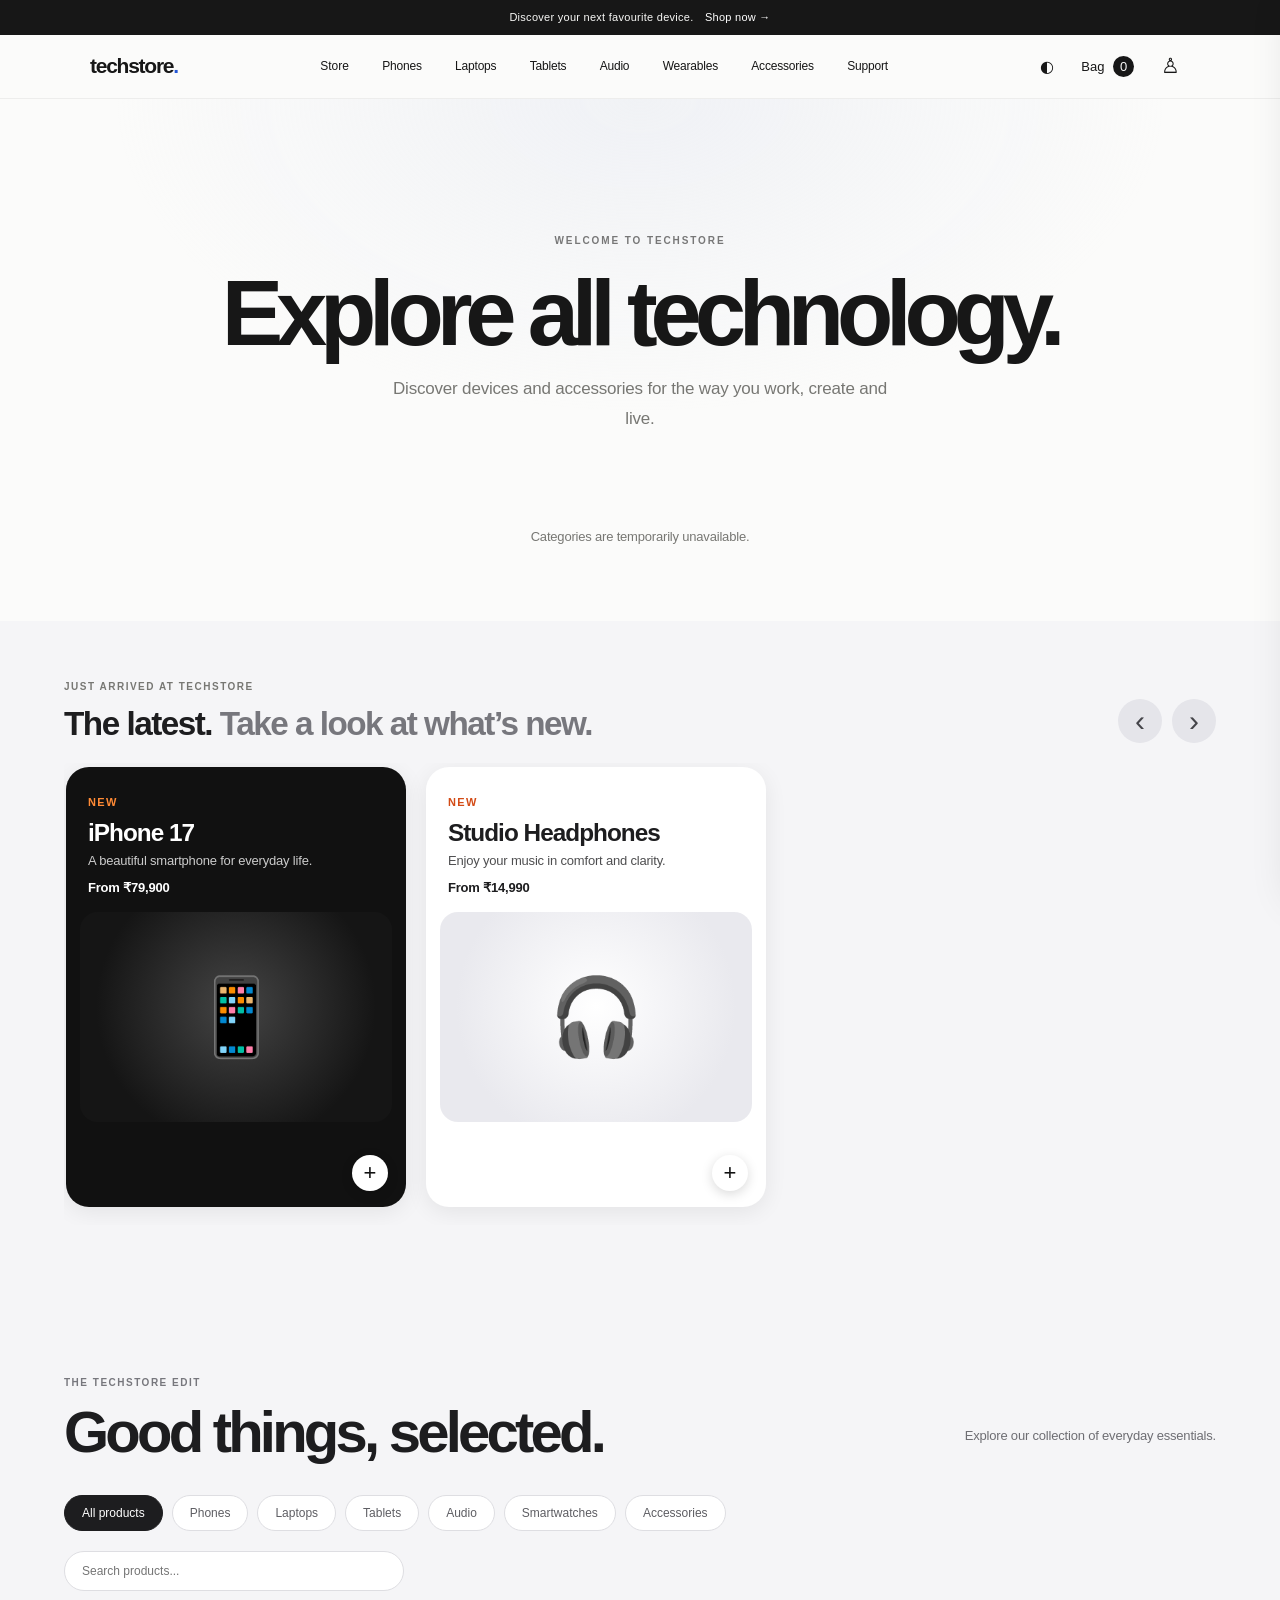
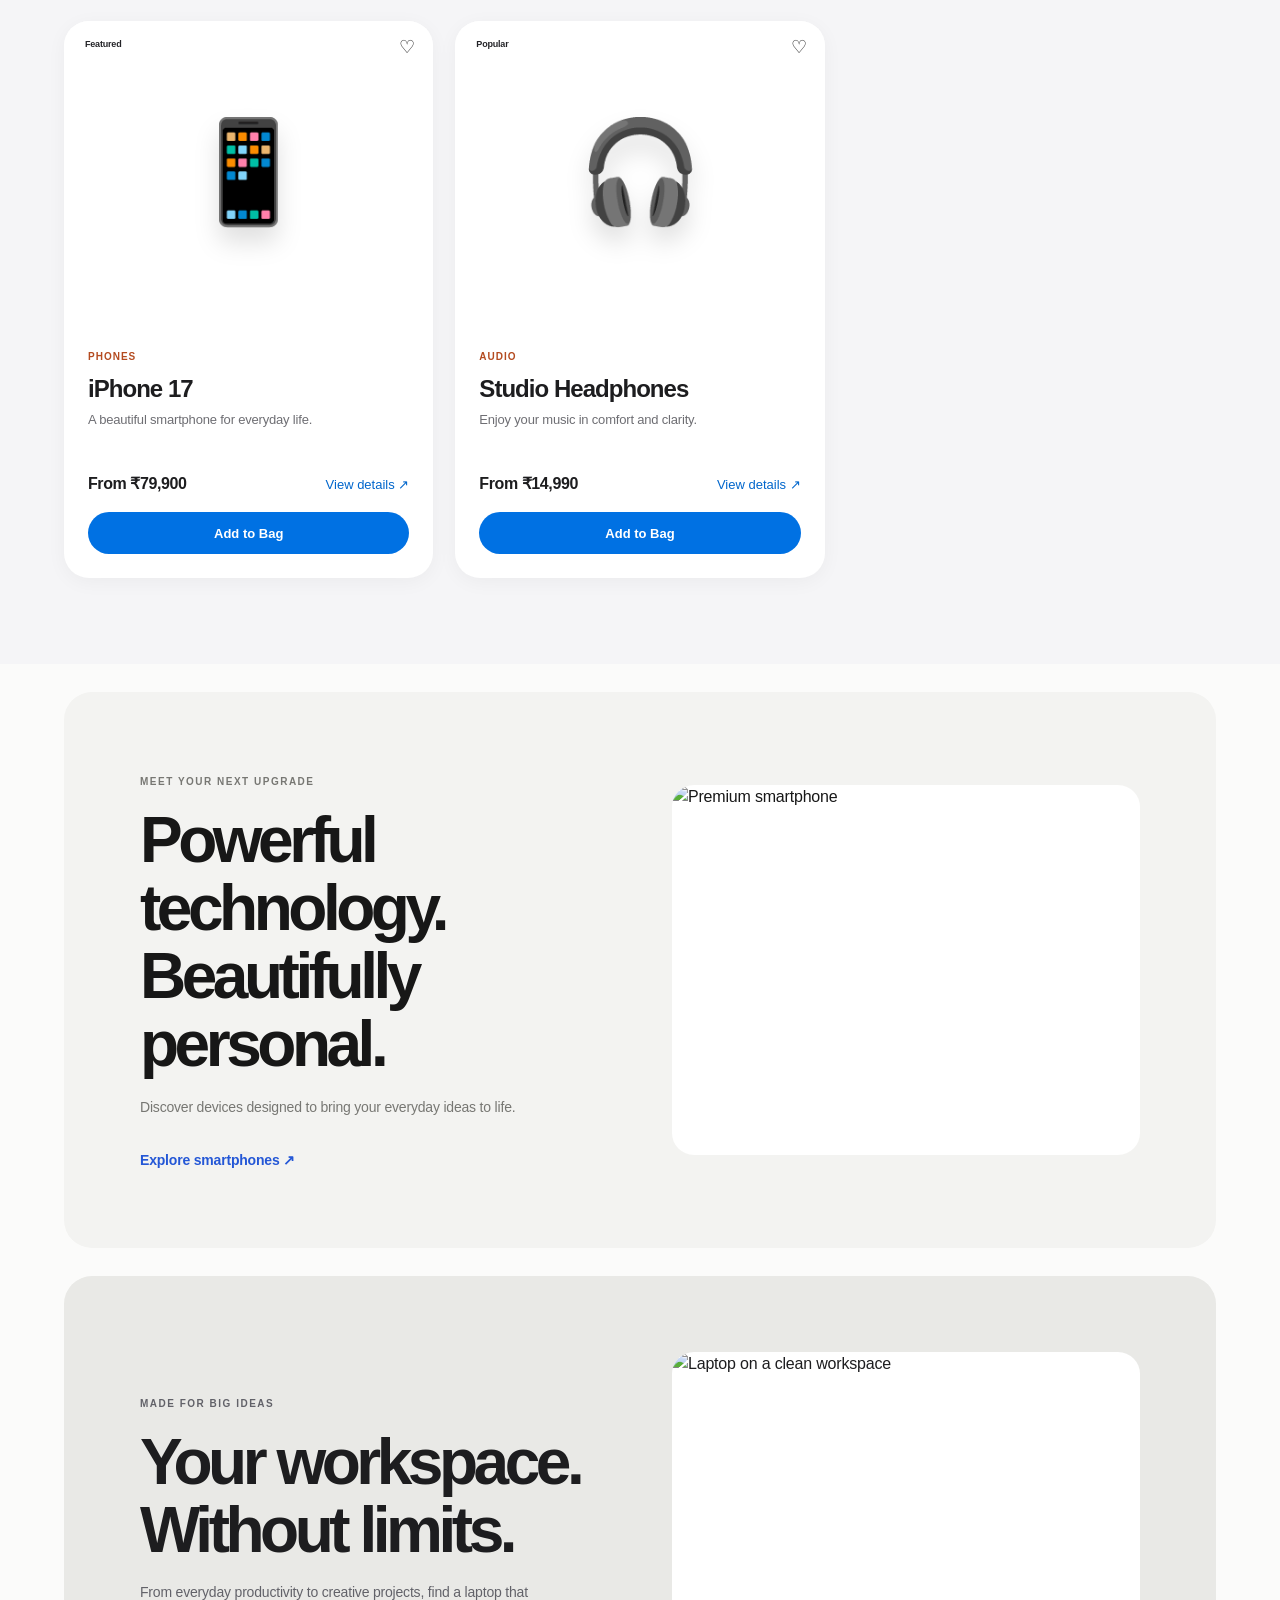
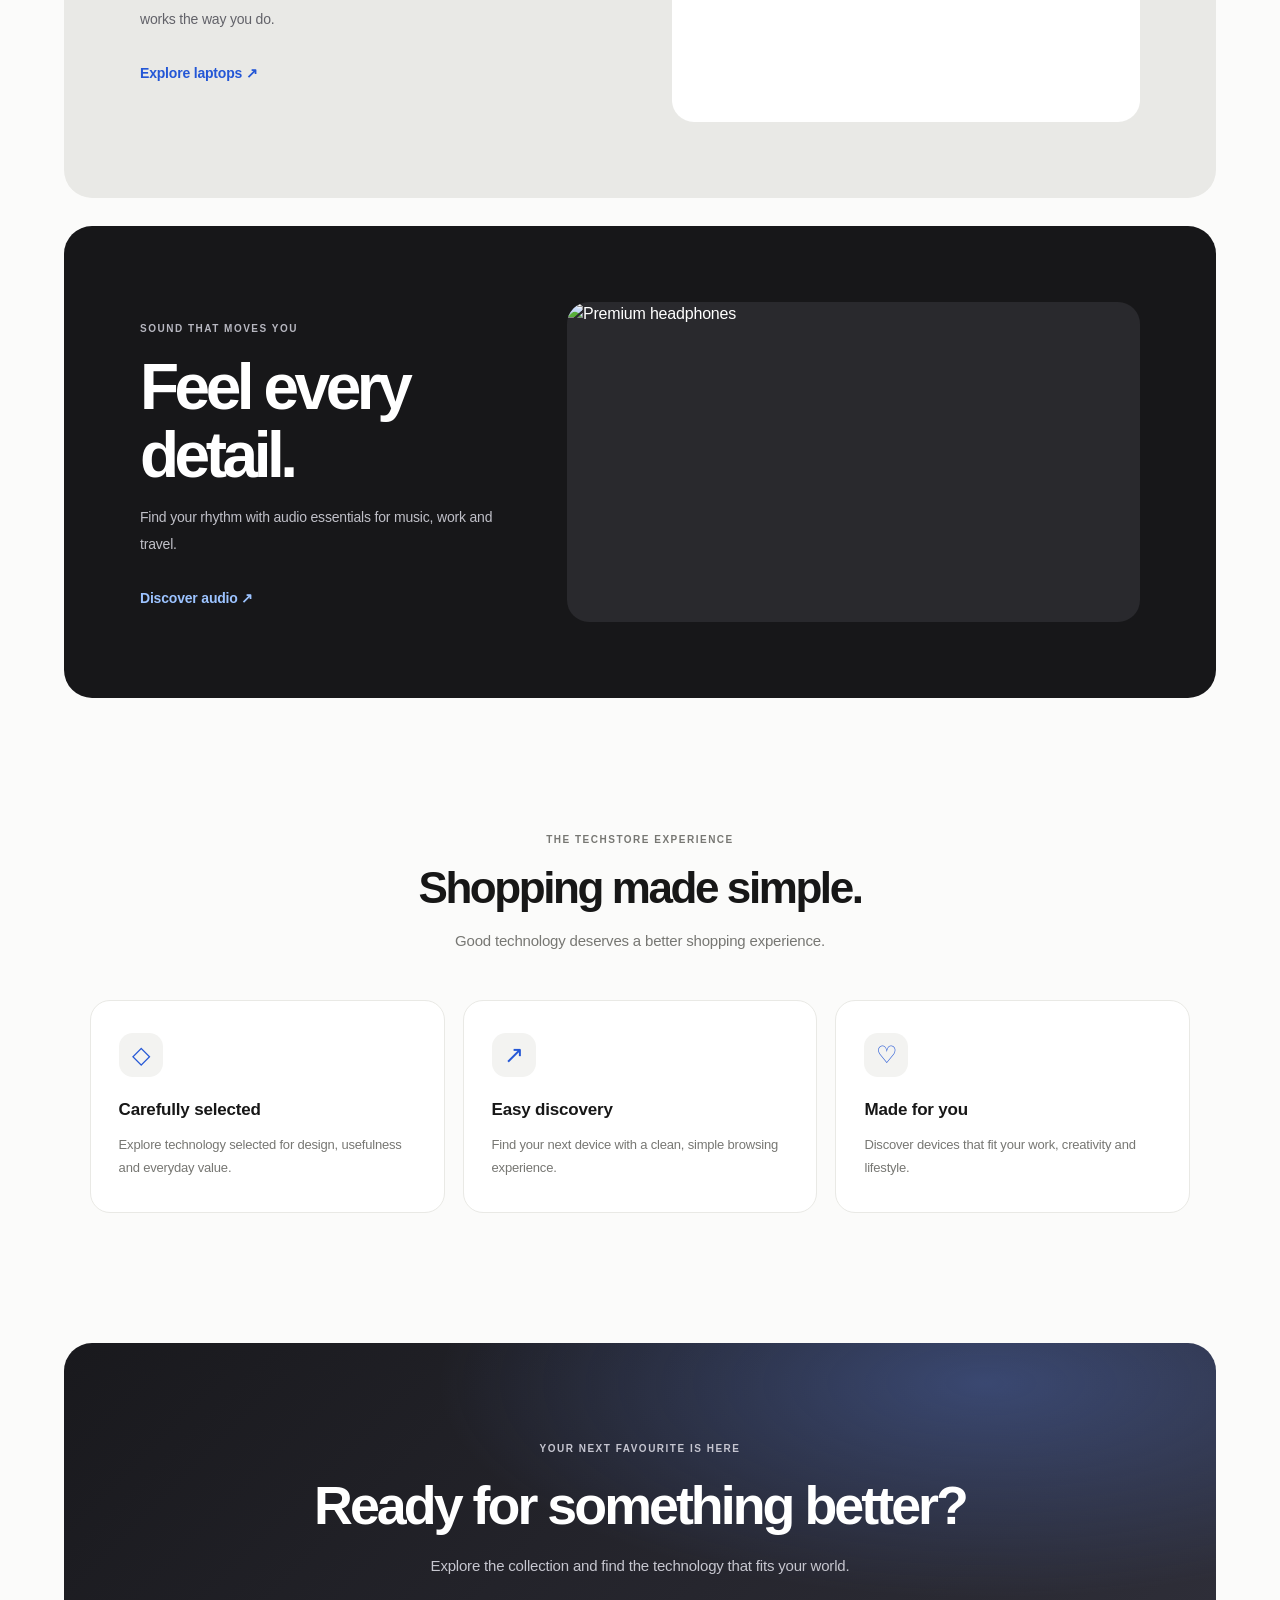
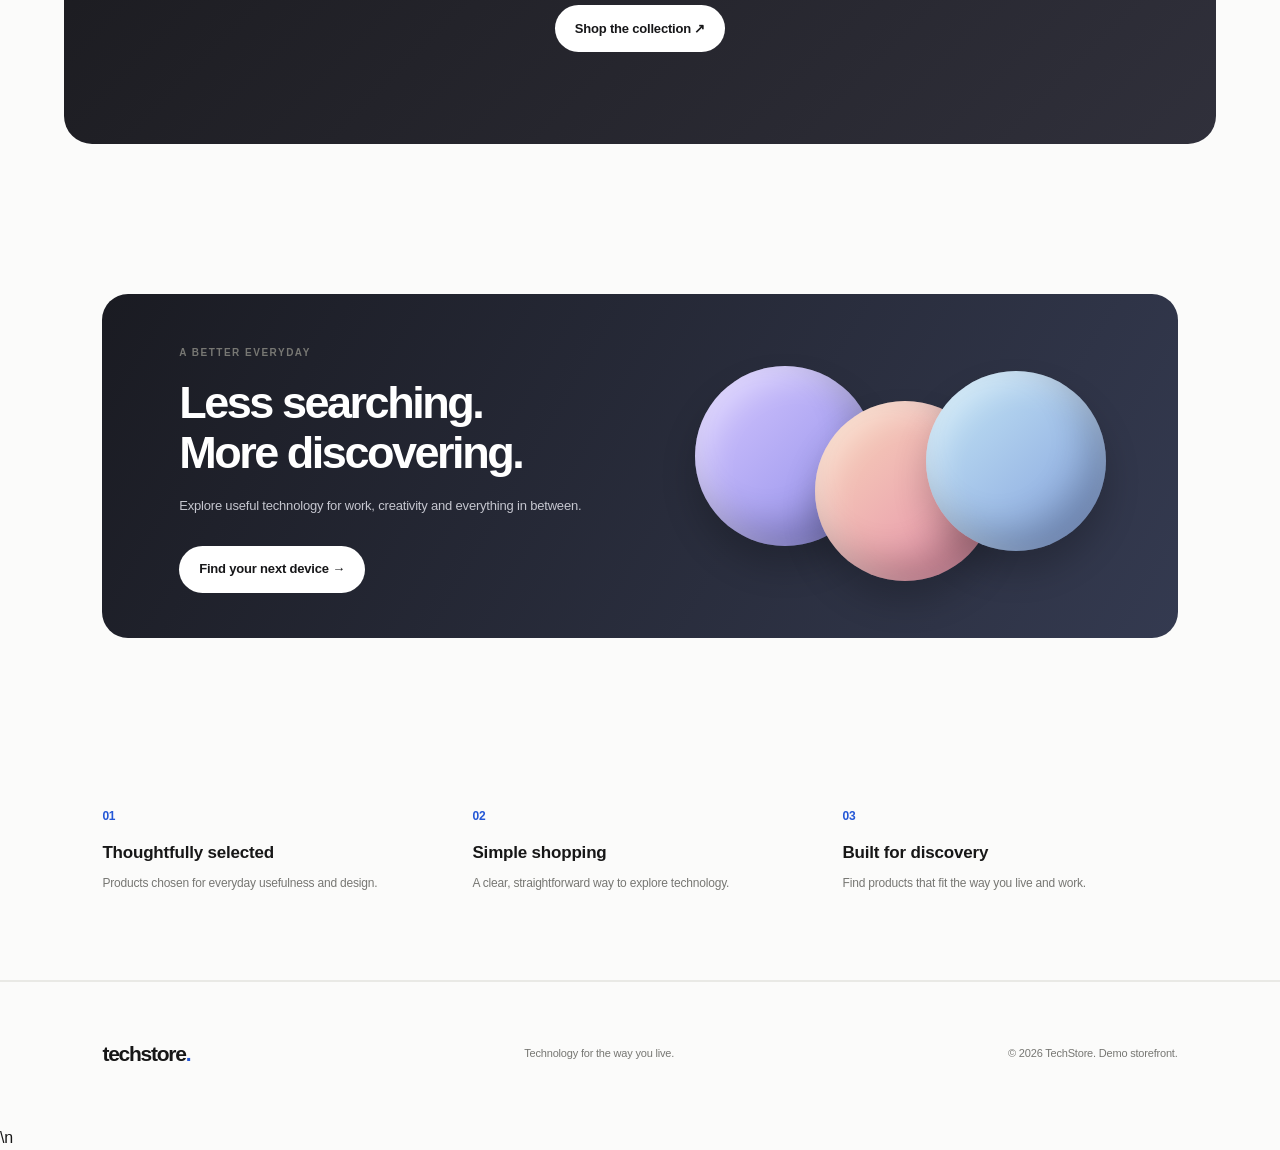
==== commit fbbeea39: "Fix shop all products category link" ====
--- a/index.html
+++ b/index.html
@@ -97,7 +97,7 @@
                 <div class="store-mega-menu" id="storeMegaMenu">
                     <div class="mega-column mega-featured">
                         <span class="mega-kicker">Explore TechStore</span>
-                        <a href="/category.html?category=All" class="mega-feature-title">Shop all products</a>
+                        <a href="/category.html?all=1" class="mega-feature-title">Shop all products</a>
                         <a href="#categories">Explore all categories</a>
                     </div>
                     <div class="mega-column">
--- a/css/style.css
+++ b/css/style.css
@@ -2247,7 +2247,30 @@
 }
 
 
-/* Product color selector */
+/* Product variant selector */
+.detail-variant-options { margin: 22px 0 18px; }
+.detail-variant-field { display:flex; flex-direction:column; gap:9px; max-width:420px; color:#1d1d1f; font-size:14px; font-weight:600; }
+.detail-variant-field select { width:100%; min-height:48px; padding:0 14px; border:1px solid #d2d2d7; border-radius:12px; background:#fff; color:#1d1d1f; font:inherit; font-weight:400; }
+.detail-variant-field select:focus { outline:2px solid #0071e3; outline-offset:2px; }
+.detail-stock.out-of-stock { color:#c62828; }
+
+
+/* Dynamic Admin-managed category labels and live product counts */
+.category-ribbon-count {
+    color: var(--muted, #7b8494);
+    font-size: 10px;
+    line-height: 1.2;
+    white-space: nowrap;
+}
+.category-ribbon-loading {
+    width: 100%;
+    color: var(--muted, #7b8494);
+    text-align: center;
+    font-size: 13px;
+}
+
+
+/* Product color selector (preserved from main) */
 .detail-color-picker { margin: 26px 0 22px; }
 .detail-color-heading { display:flex; align-items:center; gap:12px; margin-bottom:13px; font-size:14px; }
 .detail-color-heading span { color:#6e6e73; }
